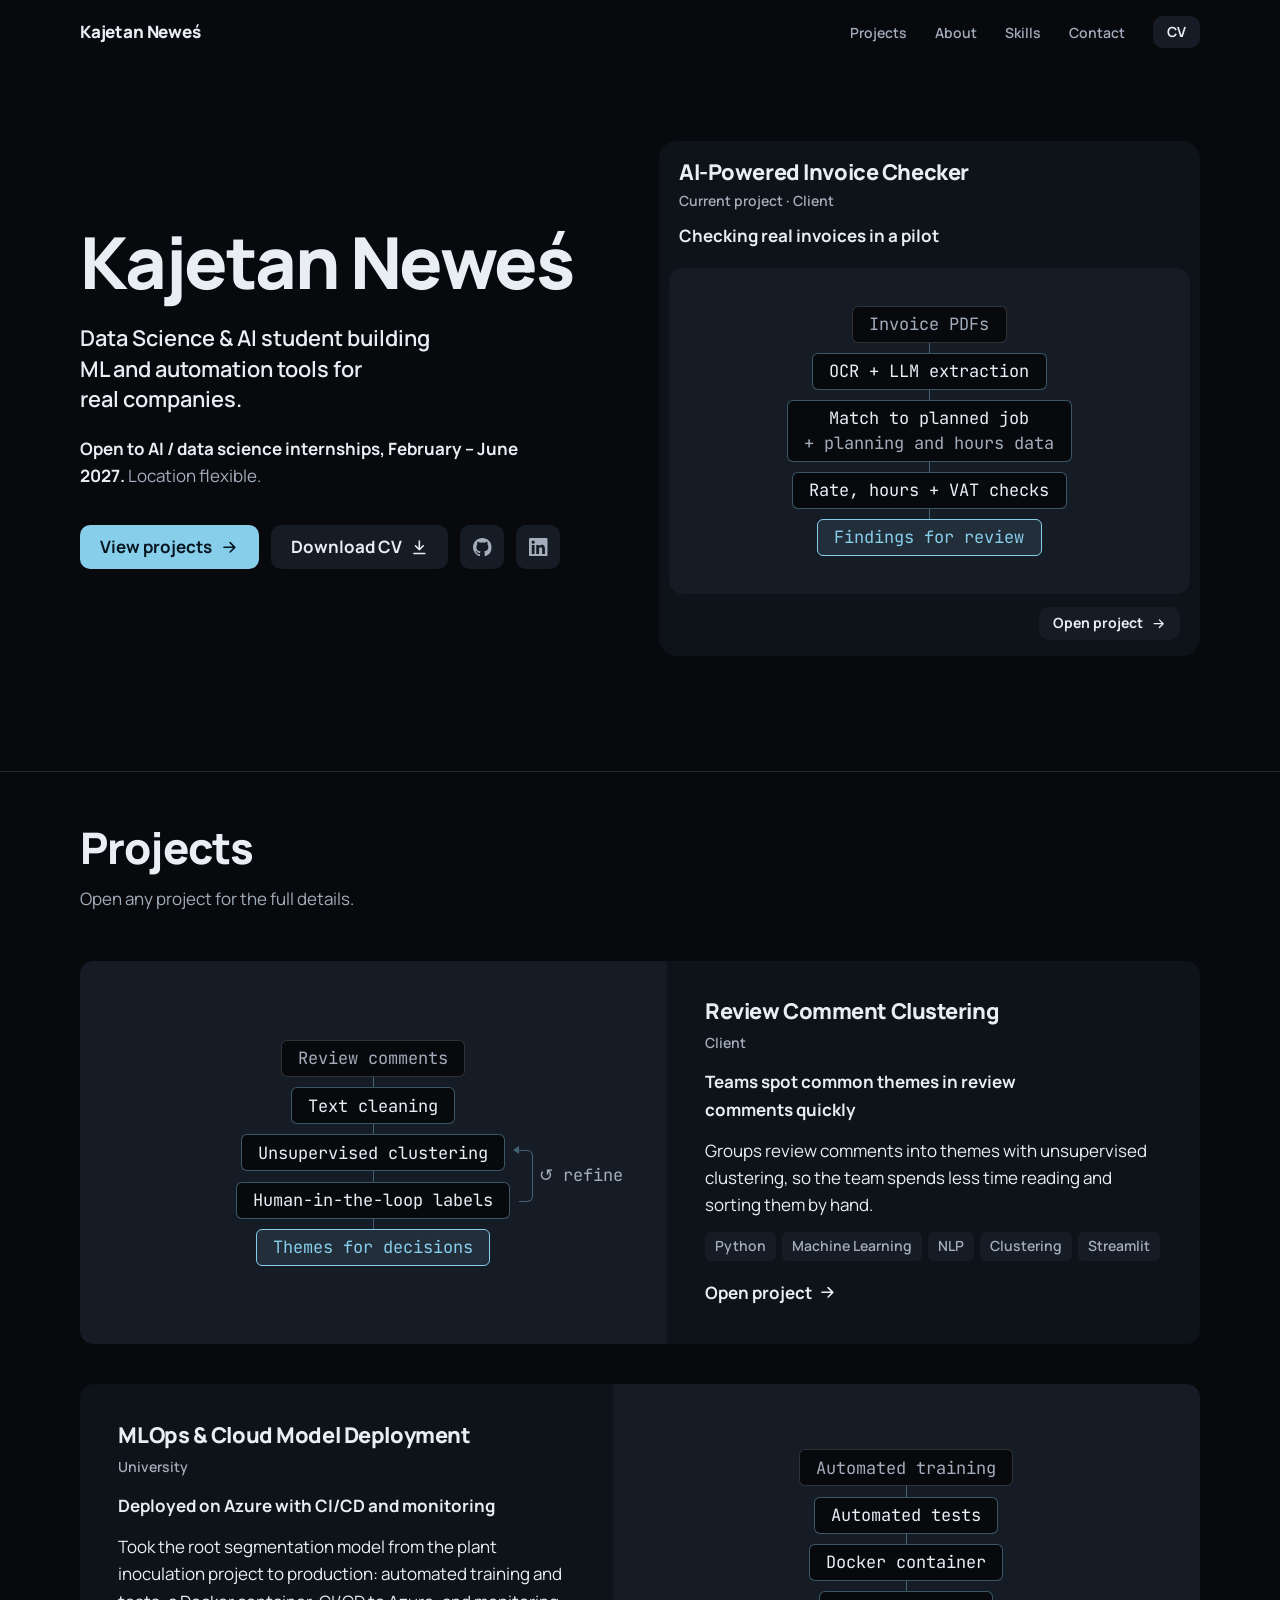
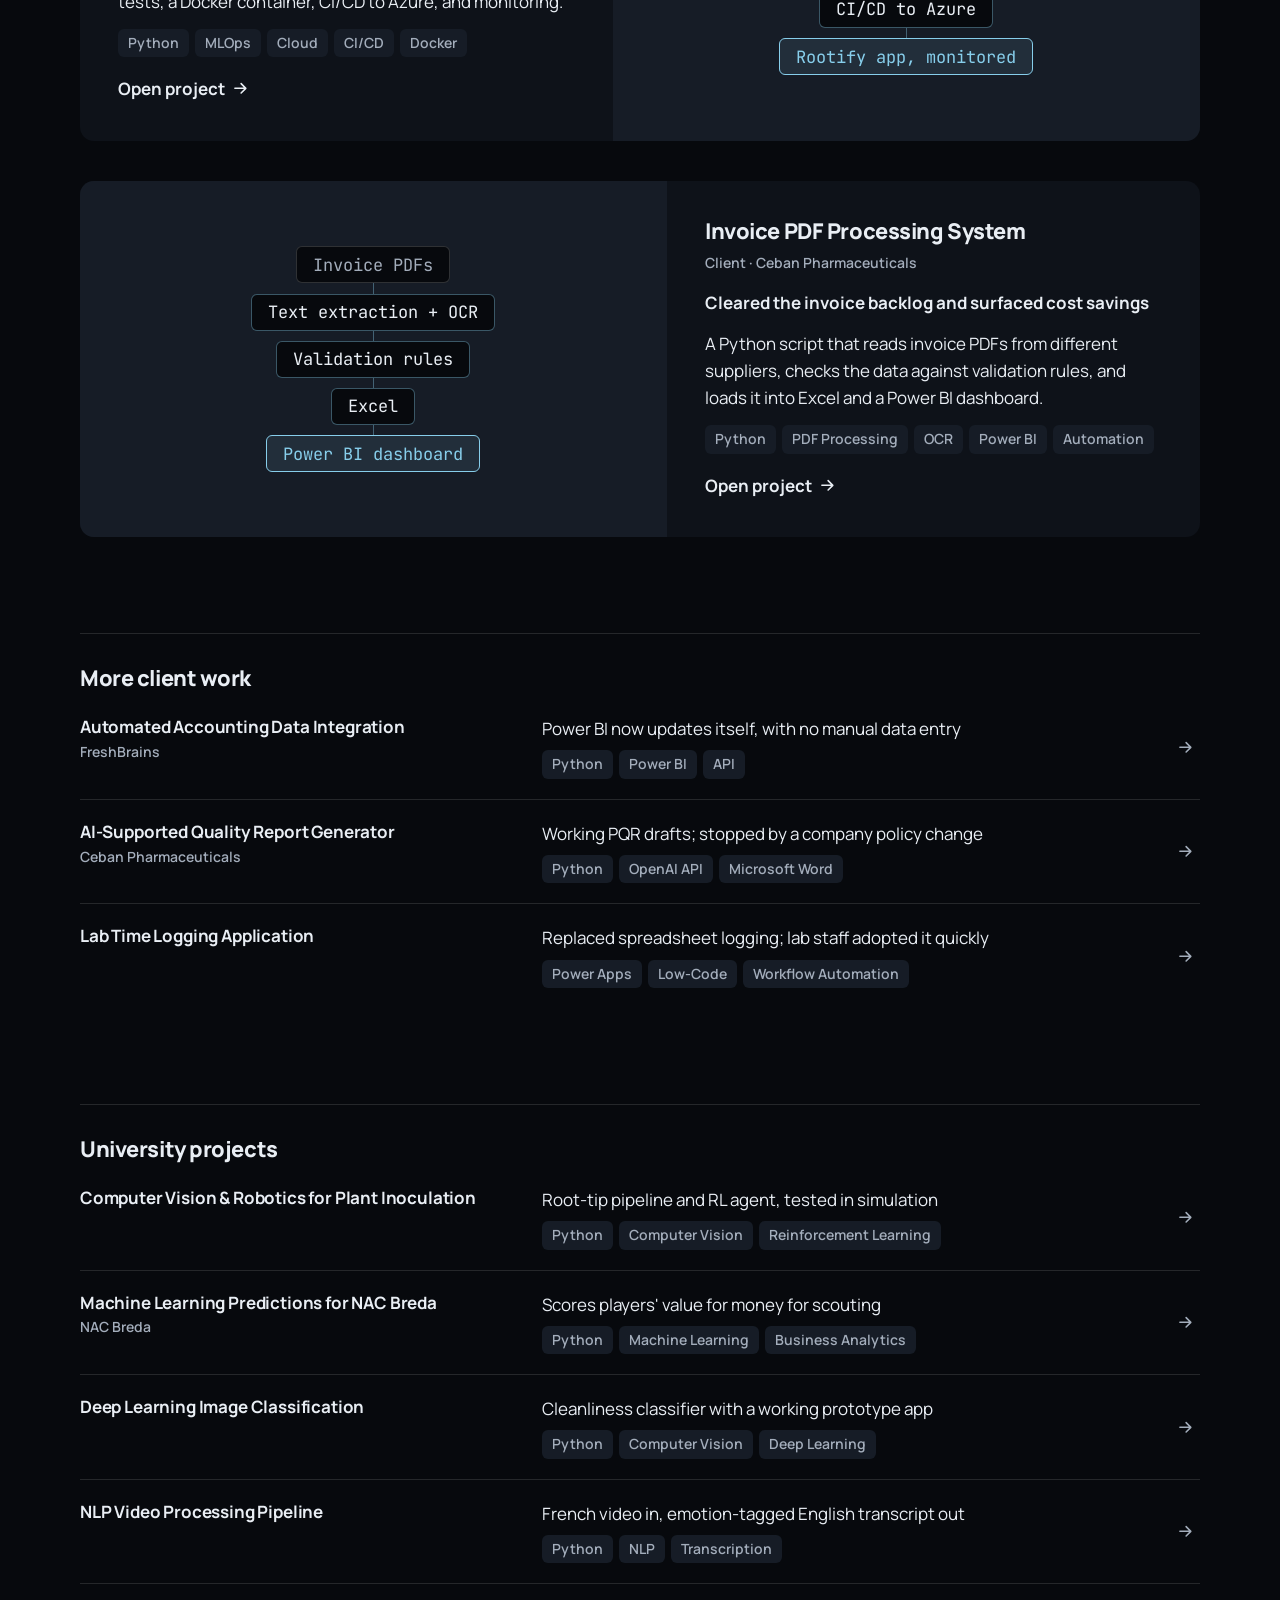
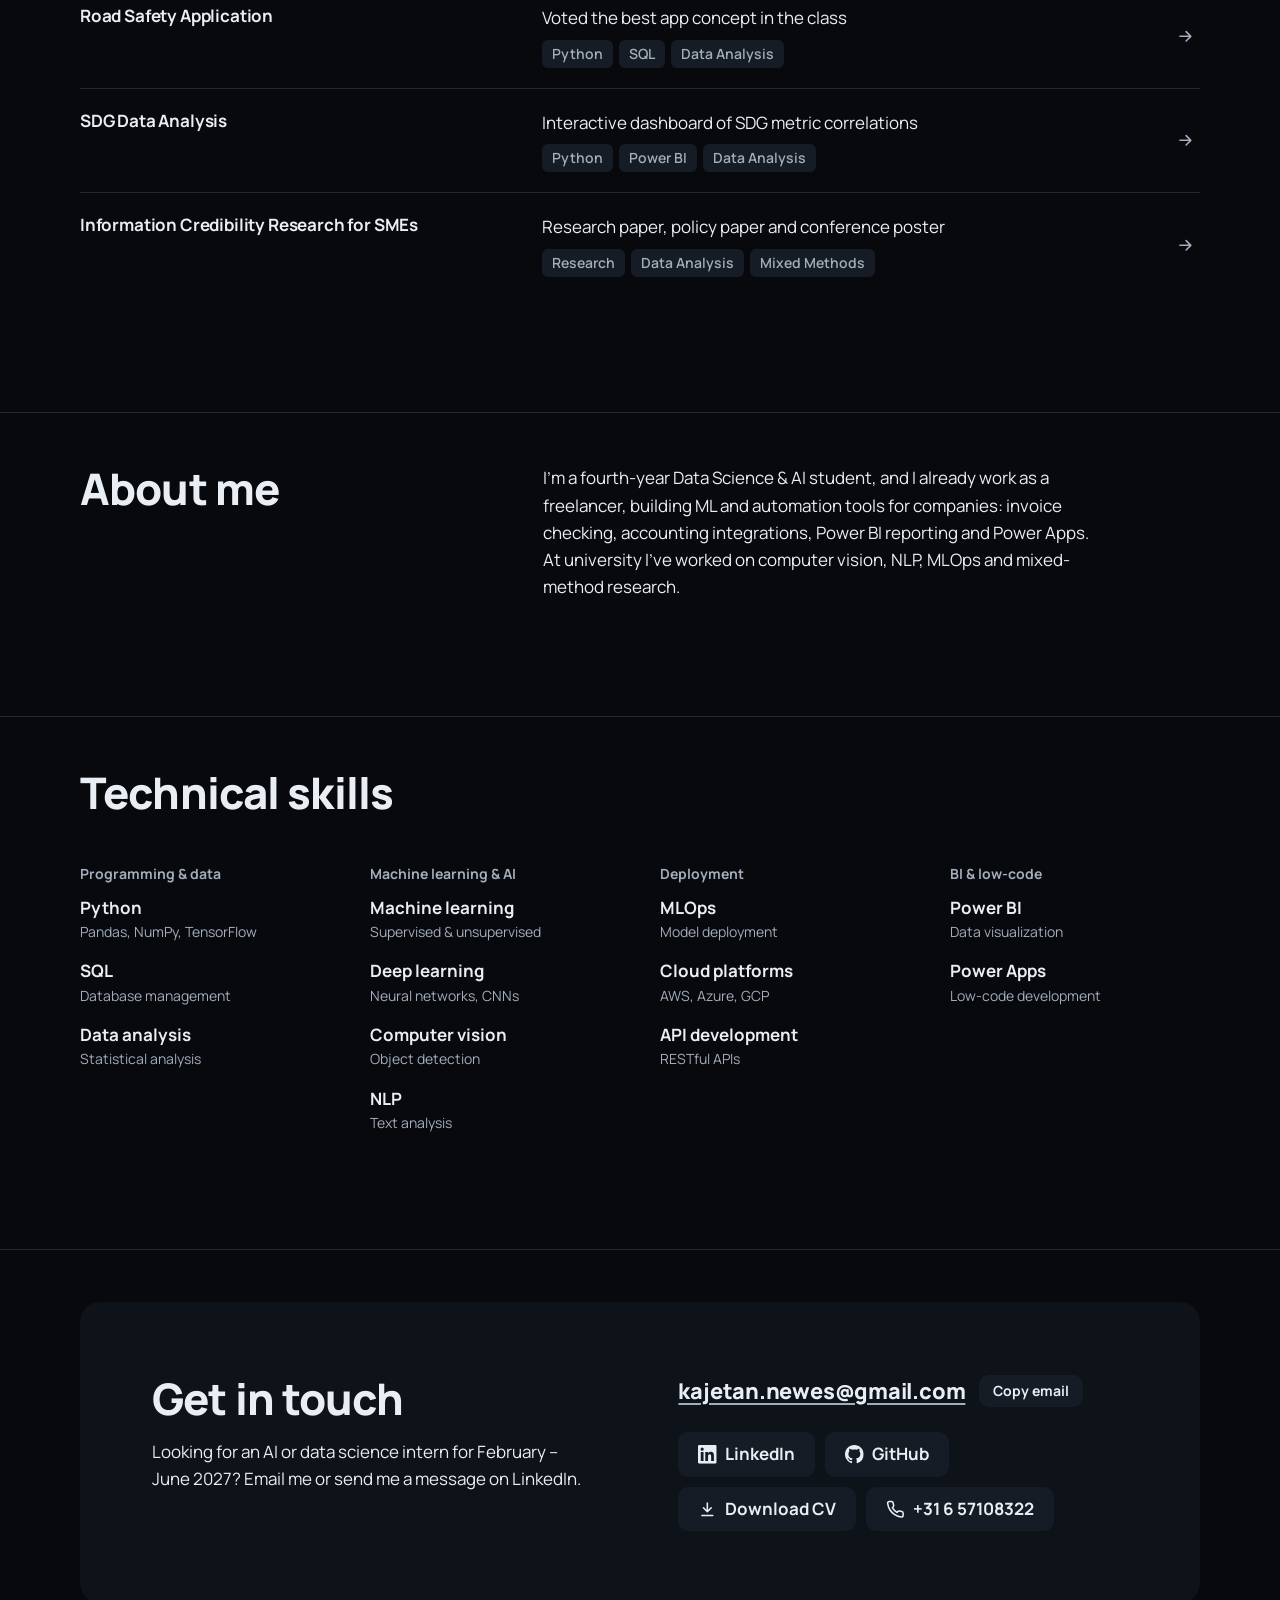
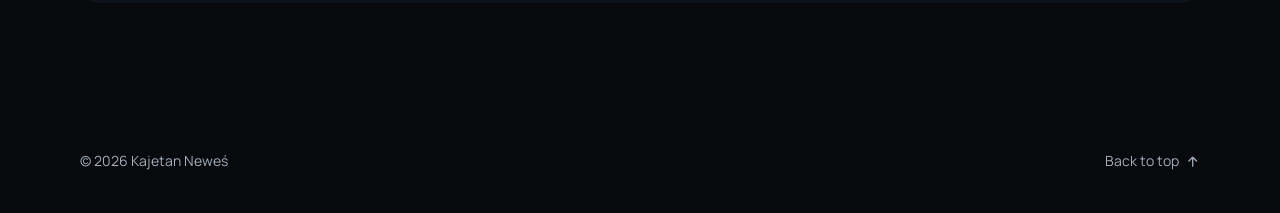
==== index.html @ 02e274a4 "Tighter project copy; grades removed Summary, What I did and Result no longer repeat each other, and" ====
<!DOCTYPE html>
<html lang="en" class="no-js">
<head>
    <meta charset="UTF-8">
    <meta name="viewport" content="width=device-width, initial-scale=1.0">
    <title>Kajetan Neweś – Data Science &amp; AI Portfolio</title>
    <meta name="description" content="Kajetan Neweś: fourth-year Data Science &amp; AI student and freelancer, looking for an AI / data science internship from February to June 2027.">
    <meta name="theme-color" content="#07090d">
    <link rel="icon" type="image/png" sizes="32x32" href="images/favicon-32.png">
    <link rel="apple-touch-icon" href="images/apple-touch-icon.png">
    <link rel="preconnect" href="https://fonts.googleapis.com">
    <link rel="preconnect" href="https://fonts.gstatic.com" crossorigin>
    <link href="https://fonts.googleapis.com/css2?family=JetBrains+Mono:wght@400&family=Manrope:wght@400;600;700;800&display=swap" rel="stylesheet">
    <link rel="stylesheet" href="css/style.css">
    <script>document.documentElement.className = 'js';</script>
    <script src="js/projects.js" defer></script>
    <script src="js/main.js" defer></script>
</head>
<body>
    <!-- Icons, referenced below with <use href="#i-..."> -->
    <svg width="0" height="0" style="position: absolute" aria-hidden="true">
        <symbol id="i-arrow" viewBox="0 0 24 24"><path d="M5 12h14M13 6l6 6-6 6"/></symbol>
        <symbol id="i-download" viewBox="0 0 24 24"><path d="M12 4v11m0 0-5-5m5 5 5-5M5 20h14"/></symbol>
        <symbol id="i-external" viewBox="0 0 24 24"><path d="M14 4h6v6M20 4l-9 9M19 14v5a1 1 0 0 1-1 1H5a1 1 0 0 1-1-1V6a1 1 0 0 1 1-1h5"/></symbol>
        <symbol id="i-phone" viewBox="0 0 24 24"><path d="M22 16.92v3a2 2 0 0 1-2.18 2 19.79 19.79 0 0 1-8.63-3.07 19.5 19.5 0 0 1-6-6 19.79 19.79 0 0 1-3.07-8.67A2 2 0 0 1 4.11 2h3a2 2 0 0 1 2 1.72c.13.96.36 1.9.7 2.81a2 2 0 0 1-.45 2.11L8.09 9.91a16 16 0 0 0 6 6l1.27-1.27a2 2 0 0 1 2.11-.45c.91.34 1.85.57 2.81.7A2 2 0 0 1 22 16.92z"/></symbol>
        <symbol id="i-menu" viewBox="0 0 24 24"><path d="M4 7h16M4 12h16M4 17h16"/></symbol>
        <symbol id="i-close" viewBox="0 0 24 24"><path d="M6 6l12 12M18 6 6 18"/></symbol>
        <symbol id="i-github" viewBox="0 0 16 16"><path fill="currentColor" stroke="none" d="M8 0C3.58 0 0 3.58 0 8c0 3.54 2.29 6.53 5.47 7.59.4.07.55-.17.55-.38 0-.19-.01-.82-.01-1.49-2.01.37-2.53-.49-2.69-.94-.09-.23-.48-.94-.82-1.13-.28-.15-.68-.52-.01-.53.63-.01 1.08.58 1.23.82.72 1.21 1.87.87 2.33.66.07-.52.28-.87.51-1.07-1.78-.2-3.64-.89-3.64-3.95 0-.87.31-1.59.82-2.15-.08-.2-.36-1.02.08-2.12 0 0 .67-.21 2.2.82.64-.18 1.32-.27 2-.27.68 0 1.36.09 2 .27 1.53-1.04 2.2-.82 2.2-.82.44 1.1.16 1.92.08 2.12.51.56.82 1.27.82 2.15 0 3.07-1.87 3.75-3.65 3.95.29.25.54.73.54 1.48 0 1.07-.01 1.93-.01 2.2 0 .21.15.46.55.38A8.013 8.013 0 0 0 16 8c0-4.42-3.58-8-8-8z"/></symbol>
        <symbol id="i-linkedin" viewBox="0 0 24 24"><path fill="currentColor" stroke="none" d="M20.45 20.45h-3.56v-5.57c0-1.33-.02-3.04-1.85-3.04-1.85 0-2.14 1.45-2.14 2.94v5.67H9.35V9h3.41v1.56h.05c.48-.9 1.64-1.85 3.37-1.85 3.6 0 4.27 2.37 4.27 5.46v6.28zM5.34 7.43a2.06 2.06 0 1 1 0-4.13 2.06 2.06 0 0 1 0 4.13zM7.12 20.45H3.56V9h3.56v11.45zM22.22 0H1.77C.79 0 0 .77 0 1.73v20.54C0 23.23.79 24 1.77 24h20.45c.98 0 1.78-.77 1.78-1.73V1.73C24 .77 23.2 0 22.22 0z"/></symbol>
    </svg>

    <a class="skip-link" href="#main">Skip to content</a>

    <header class="site-header">
        <nav class="nav container" aria-label="Main">
            <a href="#top" class="brand">Kajetan Neweś</a>
            <button type="button" class="nav-toggle" aria-expanded="false" aria-controls="nav-links" aria-label="Open menu">
                <svg class="icon icon-menu" aria-hidden="true"><use href="#i-menu"></use></svg>
                <svg class="icon icon-close" aria-hidden="true"><use href="#i-close"></use></svg>
            </button>
            <ul class="nav-links" id="nav-links">
                <li><a href="#projects">Projects</a></li>
                <li><a href="#about">About</a></li>
                <li><a href="#skills">Skills</a></li>
                <li><a href="#contact">Contact</a></li>
                <li><a href="documents/cv-kajetan-newes.pdf" class="btn btn-sm btn-secondary" target="_blank" rel="noopener">CV</a></li>
            </ul>
        </nav>
    </header>

    <main id="main" tabindex="-1">
        <section class="hero" id="top">
            <div class="container hero-grid">
                <div class="hero-copy">
                    <h1>Kajetan Neweś</h1>
                    <p class="hero-tagline">Data Science &amp; AI student building ML and automation tools for real companies.</p>
                    <p class="hero-facts"><strong>Open to AI / data science internships, February – June 2027.</strong> Location flexible.</p>
                    <div class="hero-actions">
                        <a href="#projects" class="btn btn-primary">View projects <svg class="icon" aria-hidden="true"><use href="#i-arrow"></use></svg></a>
                        <a href="documents/cv-kajetan-newes.pdf" class="btn btn-secondary" download>Download CV <svg class="icon" aria-hidden="true"><use href="#i-download"></use></svg></a>
                        <a href="https://github.com/kajetannewes212231" class="icon-btn" target="_blank" rel="noopener" aria-label="GitHub"><svg class="icon" aria-hidden="true"><use href="#i-github"></use></svg></a>
                        <a href="https://linkedin.com/in/kajetan-newes" class="icon-btn" target="_blank" rel="noopener" aria-label="LinkedIn"><svg class="icon" aria-hidden="true"><use href="#i-linkedin"></use></svg></a>
                    </div>
                </div>

                <!-- js/main.js fills this from the project marked current in js/projects.js -->
                <div class="hero-flow" id="hero-flow">
                    <div class="flow-head">
                        <h2 class="flow-title">AI-Powered Invoice Checker</h2>
                        <p class="meta">Current project · Client</p>
                        <p class="flow-outcome">Checking real invoices in a pilot</p>
                    </div>
                    <div class="media media--diagram flow-stage">
                        <ol class="pipeline" aria-label="How it works">
                            <li><span class="step is-input">Invoice PDFs</span></li>
                            <li><span class="step">OCR + LLM extraction</span></li>
                            <li><span class="step">Match to planned job<span class="step-input">+ planning and hours data</span></span></li>
                            <li><span class="step">Rate, hours + VAT checks</span></li>
                            <li><span class="step is-result">Findings for review</span></li>
                        </ol>
                    </div>
                </div>
            </div>
        </section>

        <section class="section" id="projects">
            <div class="container">
                <header class="section-head">
                    <h2>Projects</h2>
                    <p>Open any project for the full details.</p>
                </header>

                <!-- Cards and lists are generated from js/projects.js -->
                <div class="featured" id="featured-projects"></div>

                <div class="project-group">
                    <h3>More client work</h3>
                    <ul class="project-list" id="client-projects"></ul>
                </div>
                <div class="project-group">
                    <h3>University projects</h3>
                    <ul class="project-list" id="university-projects"></ul>
                </div>

                <noscript>
                    <p>The project list needs JavaScript. My <a href="documents/cv-kajetan-newes.pdf">CV</a> has an overview as well.</p>
                </noscript>
            </div>
        </section>

        <section class="section" id="about">
            <div class="container about-grid">
                <h2>About me</h2>
                <div class="about-text">
                    <p>I'm a fourth-year Data Science &amp; AI student, and I already work as a freelancer, building ML and automation tools for companies: invoice checking, accounting integrations, Power BI reporting and Power Apps. At university I've worked on computer vision, NLP, MLOps and mixed-method research.</p>
                </div>
            </div>
        </section>

        <section class="section" id="skills">
            <div class="container">
                <header class="section-head">
                    <h2>Technical skills</h2>
                </header>

                <div class="skills-grid">
                    <div class="skill-group">
                        <h3>Programming &amp; data</h3>
                        <ul>
                            <li><span class="skill-name">Python</span><span class="skill-detail">Pandas, NumPy, TensorFlow</span></li>
                            <li><span class="skill-name">SQL</span><span class="skill-detail">Database management</span></li>
                            <li><span class="skill-name">Data analysis</span><span class="skill-detail">Statistical analysis</span></li>
                        </ul>
                    </div>
                    <div class="skill-group">
                        <h3>Machine learning &amp; AI</h3>
                        <ul>
                            <li><span class="skill-name">Machine learning</span><span class="skill-detail">Supervised &amp; unsupervised</span></li>
                            <li><span class="skill-name">Deep learning</span><span class="skill-detail">Neural networks, CNNs</span></li>
                            <li><span class="skill-name">Computer vision</span><span class="skill-detail">Object detection</span></li>
                            <li><span class="skill-name">NLP</span><span class="skill-detail">Text analysis</span></li>
                        </ul>
                    </div>
                    <div class="skill-group">
                        <h3>Deployment</h3>
                        <ul>
                            <li><span class="skill-name">MLOps</span><span class="skill-detail">Model deployment</span></li>
                            <li><span class="skill-name">Cloud platforms</span><span class="skill-detail">AWS, Azure, GCP</span></li>
                            <li><span class="skill-name">API development</span><span class="skill-detail">RESTful APIs</span></li>
                        </ul>
                    </div>
                    <div class="skill-group">
                        <h3>BI &amp; low-code</h3>
                        <ul>
                            <li><span class="skill-name">Power BI</span><span class="skill-detail">Data visualization</span></li>
                            <li><span class="skill-name">Power Apps</span><span class="skill-detail">Low-code development</span></li>
                        </ul>
                    </div>
                </div>
            </div>
        </section>

        <section class="section" id="contact">
            <div class="container">
                <div class="contact-card">
                    <div class="contact-intro">
                        <h2>Get in touch</h2>
                        <p>Looking for an AI or data science intern for February – June 2027? Email me or send me a message on LinkedIn.</p>
                    </div>
                    <div class="contact-actions">
                        <div class="contact-email-row">
                            <a href="mailto:kajetan.newes@gmail.com" class="contact-email">kajetan.newes@gmail.com</a>
                            <!-- Shown by js/main.js where the browser can copy -->
                            <button type="button" class="btn btn-sm btn-secondary" data-copy="kajetan.newes@gmail.com" hidden>Copy email</button>
                            <span class="sr-only" role="status" data-copy-status></span>
                        </div>
                        <div class="contact-links">
                            <a href="https://linkedin.com/in/kajetan-newes" class="btn btn-secondary" target="_blank" rel="noopener"><svg class="icon" aria-hidden="true"><use href="#i-linkedin"></use></svg>LinkedIn</a>
                            <a href="https://github.com/kajetannewes212231" class="btn btn-secondary" target="_blank" rel="noopener"><svg class="icon" aria-hidden="true"><use href="#i-github"></use></svg>GitHub</a>
                            <a href="documents/cv-kajetan-newes.pdf" class="btn btn-secondary" download><svg class="icon" aria-hidden="true"><use href="#i-download"></use></svg>Download CV</a>
                            <a href="tel:+31657108322" class="btn btn-secondary"><svg class="icon" aria-hidden="true"><use href="#i-phone"></use></svg>+31 6 57108322</a>
                        </div>
                    </div>
                </div>
            </div>
        </section>
    </main>

    <footer class="site-footer">
        <div class="container">
            <p>&copy; 2026 Kajetan Neweś</p>
            <a href="#top">Back to top <svg class="icon icon-up" aria-hidden="true"><use href="#i-arrow"></use></svg></a>
        </div>
    </footer>

    <dialog class="project-dialog" id="project-dialog" aria-labelledby="dialog-title">
        <div class="dialog-close-wrap">
            <button type="button" class="dialog-close" data-close aria-label="Close project details">
                <svg class="icon" aria-hidden="true"><use href="#i-close"></use></svg>
            </button>
        </div>
        <div class="dialog-body">
            <h2 id="dialog-title" data-slot="title"></h2>
            <p class="meta" data-slot="meta"></p>
            <p class="dialog-outcome" data-slot="outcome"></p>
            <div data-slot="media"></div>
            <p class="dialog-lead" data-slot="summary"></p>
            <section class="dialog-section" data-section="results">
                <h3>Result</h3>
                <p data-slot="results"></p>
            </section>
            <section class="dialog-section" data-section="details">
                <h3>What I did</h3>
                <p data-slot="details"></p>
            </section>
            <section class="dialog-section" data-section="challenges">
                <h3>Challenges</h3>
                <ul class="bullets" data-slot="challenges"></ul>
            </section>
            <section class="dialog-section">
                <h3>Tech</h3>
                <div data-slot="tags"></div>
            </section>
            <div class="dialog-links" data-slot="links"></div>
        </div>
        <div class="dialog-foot">
            <button type="button" class="btn btn-secondary" data-close>Close</button>
            <button type="button" class="btn btn-secondary" data-next><span class="next-word">Next project</span><span class="next-name" data-slot="next-name"></span> <svg class="icon" aria-hidden="true"><use href="#i-arrow"></use></svg></button>
        </div>
    </dialog>
</body>
</html>
---- css/style.css ----
/* ---- Tokens ------------------------------------------------------------- */

:root {
    color-scheme: dark;

    /* Surfaces are separated by tone steps, not lines or shadows */
    --bg: #07090d;
    --surface: #0e1219;
    --surface-hover: #121822;
    --surface-2: #161c26;
    --surface-3: #1e2531;
    --surface-4: #28303d;

    --text: #e9eef4;
    --text-muted: #a3adbb;

    /* Sky blue is kept for the main action and each pipeline's result step */
    --accent: #87ceeb;
    --accent-hover: #a9ddf3;
    --accent-ink: #061520;
    --accent-soft: rgba(135, 206, 235, 0.1);
    --accent-line: rgba(135, 206, 235, 0.4);

    /* Dividers between sections, project groups and list rows */
    --line: rgba(255, 255, 255, 0.12);
    --line-strong: rgba(255, 255, 255, 0.16);
    --scrim: rgba(2, 4, 8, 0.8);
    --selection: rgba(135, 206, 235, 0.3);
    --shadow-float: 0 30px 80px rgba(0, 0, 0, 0.6);

    --font-sans: 'Manrope', system-ui, -apple-system, 'Segoe UI', sans-serif;
    /* Only for the pipeline diagrams, which show data flowing through steps */
    --font-mono: 'JetBrains Mono', ui-monospace, SFMono-Regular, Menlo, monospace;

    /* Five type sizes: display, heading, lead, body, small */
    --fs-display: clamp(44px, 5.6vw, 80px);
    --fs-heading: clamp(30px, 3.4vw, 48px);
    --fs-lead: clamp(20px, 1.7vw, 24px);
    --fs-body: 17px;
    --fs-small: 14px;

    --radius: 14px;
    --container: 1120px;
    --gutter: clamp(16px, 4vw, 32px);
    /* More room above a divider than below it, so each section starts clearly */
    --section-space: clamp(72px, 9vw, 120px);
    --section-head-space: clamp(36px, 4vw, 56px);
    --header-h: 64px;
    --ease: cubic-bezier(0.2, 0.7, 0.2, 1);
}

/* ---- Base --------------------------------------------------------------- */

*, *::before, *::after {
    box-sizing: border-box;
}

* {
    margin: 0;
}

[hidden] {
    display: none !important;
}

html {
    scroll-behavior: smooth;
    scroll-padding-top: calc(var(--header-h) + 16px);
    scrollbar-color: var(--surface-3) var(--bg);
    accent-color: var(--accent);
    caret-color: var(--accent);
    -webkit-text-size-adjust: 100%;
}

html:has(dialog[open]) {
    overflow: hidden;
}

body {
    font-family: var(--font-sans);
    font-size: var(--fs-body);
    line-height: 1.6;
    background: var(--bg);
    color: var(--text);
    -webkit-font-smoothing: antialiased;
    -moz-osx-font-smoothing: grayscale;
}

img, svg {
    display: block;
    max-width: 100%;
}

a {
    color: inherit;
    text-underline-offset: 0.2em;
}

button {
    font: inherit;
    color: inherit;
}

h1, h2, h3, h4 {
    font-weight: 800;
    line-height: 1.15;
    letter-spacing: -0.02em;
    text-wrap: balance;
}

p {
    text-wrap: pretty;
}

:focus-visible {
    outline: 2px solid var(--accent);
    outline-offset: 3px;
    border-radius: 4px;
}

::selection {
    background: var(--selection);
}

.sr-only {
    position: absolute;
    width: 1px;
    height: 1px;
    overflow: hidden;
    clip-path: inset(50%);
    white-space: nowrap;
}

.skip-link {
    position: absolute;
    top: 8px;
    left: 8px;
    z-index: 100;
    padding: 10px 16px;
    border-radius: 10px;
    background: var(--accent);
    color: var(--accent-ink);
    font-weight: 700;
    text-decoration: none;
    translate: 0 -200%;
}

.skip-link:focus-visible {
    translate: none;
}

main:focus {
    outline: none;
}

.container {
    width: min(100% - 2 * var(--gutter), var(--container));
    margin-inline: auto;
}

.icon {
    width: 1.1em;
    height: 1.1em;
    flex: none;
    fill: none;
    stroke: currentColor;
    stroke-width: 2;
    stroke-linecap: round;
    stroke-linejoin: round;
}

.meta {
    color: var(--text-muted);
    font-size: var(--fs-small);
    font-weight: 600;
}

/* ---- Buttons ------------------------------------------------------------ */

.btn {
    display: inline-flex;
    align-items: center;
    gap: 8px;
    padding: 12px 20px;
    border: 0;
    border-radius: 10px;
    font-size: var(--fs-body);
    font-weight: 700;
    line-height: 1.2;
    text-decoration: none;
    white-space: nowrap;
    cursor: pointer;
    transition: background-color 0.15s, color 0.15s, translate 0.15s var(--ease);
}

.btn:hover {
    translate: 0 -1px;
}

.btn:active {
    translate: 0 1px;
}

.btn-primary {
    background: var(--accent);
    color: var(--accent-ink);
}

.btn-primary:hover {
    background: var(--accent-hover);
}

.btn-secondary {
    background: var(--surface-2);
    color: var(--text);
}

.btn-secondary:hover {
    background: var(--surface-3);
}

.btn-sm {
    padding: 8px 14px;
    font-size: var(--fs-small);
}

.icon-btn {
    display: inline-grid;
    place-items: center;
    width: 44px;
    height: 44px;
    border-radius: 10px;
    background: var(--surface-2);
    color: var(--text-muted);
    transition: background-color 0.15s, color 0.15s;
}

.icon-btn:hover {
    background: var(--surface-3);
    color: var(--text);
}

/* ---- Header ------------------------------------------------------------- */

.site-header {
    position: sticky;
    top: 0;
    z-index: 50;
    background: var(--bg);
    transition: background-color 0.2s;
}

.site-header.is-scrolled {
    background: var(--surface);
}

.nav {
    display: flex;
    align-items: center;
    justify-content: space-between;
    gap: 24px;
    height: var(--header-h);
}

.brand {
    font-weight: 800;
    letter-spacing: -0.01em;
    text-decoration: none;
}

.nav-links {
    display: flex;
    align-items: center;
    gap: 28px;
    padding: 0;
    list-style: none;
}

.nav-links a:not(.btn) {
    color: var(--text-muted);
    font-size: var(--fs-small);
    font-weight: 600;
    text-decoration: none;
    transition: color 0.15s;
}

.nav-links a:not(.btn):hover,
.nav-links a[aria-current] {
    color: var(--text);
}

.nav-links a[aria-current] {
    text-decoration: underline;
    text-decoration-thickness: 2px;
    text-underline-offset: 0.45em;
}

.nav-toggle {
    display: none;
}

/* ---- Hero --------------------------------------------------------------- */

.hero {
    padding-block: clamp(40px, 6vw, 96px) var(--section-space);
}

.hero-grid {
    display: grid;
    grid-template-columns: minmax(0, 1fr) minmax(0, 1.05fr);
    gap: clamp(32px, 5vw, 72px);
    align-items: center;
}

.hero h1 {
    margin-bottom: 24px;
    font-size: var(--fs-display);
    line-height: 1;
    letter-spacing: -0.035em;
}

.hero-tagline {
    max-width: 26ch;
    margin-bottom: 20px;
    font-size: var(--fs-lead);
    font-weight: 600;
    line-height: 1.4;
}

.hero-facts {
    max-width: 44ch;
    margin-bottom: 36px;
    color: var(--text-muted);
}

.hero-facts strong {
    color: var(--text);
    font-weight: 700;
}

.hero-actions {
    display: flex;
    flex-wrap: wrap;
    align-items: center;
    gap: 12px;
}

/* The current project, shown with its pipeline */
.hero-flow {
    padding: 10px;
    border-radius: calc(var(--radius) + 4px);
    background: var(--surface);
}

/* Title, label and outcome sit above the diagram, so the panel is named before it is read */
.flow-head {
    display: grid;
    gap: 4px;
    padding: 8px 10px 18px;
}

.flow-outcome {
    margin-top: 6px;
    font-weight: 700;
}

.flow-stage {
    border-radius: var(--radius);
}

.flow-foot {
    display: flex;
    flex-wrap: wrap;
    align-items: center;
    justify-content: flex-end;
    gap: 12px 16px;
    padding: 14px 10px 6px;
}

.flow-title {
    font-size: var(--fs-lead);
    line-height: 1.25;
}

/* ---- Sections ----------------------------------------------------------- */

.section {
    padding-block: var(--section-head-space) var(--section-space);
    border-top: 1px solid var(--line);
}

.section h2 {
    font-size: var(--fs-heading);
}

.section-head {
    margin-bottom: clamp(32px, 4vw, 48px);
}

.section-head p {
    margin-top: 12px;
    color: var(--text-muted);
}

.data-error {
    color: var(--text-muted);
}

.about-grid {
    display: grid;
    grid-template-columns: minmax(0, 1fr) minmax(0, 1.7fr);
    gap: clamp(20px, 6vw, 80px);
    align-items: start;
}

.about-text {
    max-width: 58ch;
}

/* ---- Featured project cards --------------------------------------------- */

.featured {
    display: grid;
    gap: clamp(28px, 3.5vw, 40px);
}

.feature-card {
    position: relative;
    display: grid;
    grid-template-columns: minmax(0, 1.1fr) minmax(0, 1fr);
    overflow: hidden;
    border-radius: var(--radius);
    background: var(--surface);
    transition: background-color 0.2s;
}

.feature-card:hover {
    background: var(--surface-hover);
    outline: 1px solid var(--line-strong);
    outline-offset: -1px;
}

.feature-card:has(.card-link:focus-visible),
.project-row:has(.card-link:focus-visible) {
    outline: 2px solid var(--accent);
    outline-offset: 3px;
}

/* The title button covers the whole card or row, so it is one big click target */
.card-link {
    all: unset;
    cursor: pointer;
}

.card-link::after {
    content: '';
    position: absolute;
    inset: 0;
    z-index: 1;
}

.feature-card .media {
    aspect-ratio: auto;
    min-height: 320px;
}

.feature-card:nth-child(even) {
    grid-template-columns: minmax(0, 1fr) minmax(0, 1.1fr);
}

.feature-card:nth-child(even) .media {
    order: 2;
}

.card-body {
    display: flex;
    flex-direction: column;
    justify-content: center;
    gap: 14px;
    padding: clamp(24px, 3vw, 40px);
}

.card-body h3 {
    font-size: var(--fs-lead);
}

.card-body .meta {
    margin-top: -6px;
}

.outcome {
    font-weight: 700;
}

.read-more {
    display: inline-flex;
    align-items: center;
    gap: 6px;
    margin-top: 4px;
    font-weight: 700;
}

.read-more .icon {
    transition: translate 0.2s var(--ease);
}

.feature-card:hover .read-more .icon {
    translate: 3px 0;
}

.tags {
    display: flex;
    flex-wrap: wrap;
    gap: 6px;
    padding: 0;
    list-style: none;
}

.tags li {
    padding: 3px 10px;
    border-radius: 6px;
    background: var(--surface-2);
    color: var(--text-muted);
    font-size: var(--fs-small);
    font-weight: 600;
}

/* ---- Project lists ------------------------------------------------------ */

.project-group {
    margin-top: clamp(64px, 8vw, 96px);
    padding-top: clamp(24px, 3vw, 32px);
    border-top: 1px solid var(--line);
}

.project-group h3 {
    margin-bottom: 4px;
    font-size: var(--fs-lead);
}

.project-list {
    padding: 0;
    list-style: none;
}

.project-row {
    position: relative;
    display: grid;
    grid-template-columns: minmax(0, 5fr) minmax(0, 7fr) 24px;
    gap: 4px 32px;
    align-items: start;
    padding: 20px 0;
    border-bottom: 1px solid var(--line);
}

.project-row:last-child {
    border-bottom: 0;
}

.project-row:hover h4 {
    text-decoration: underline;
    text-decoration-color: var(--text-muted);
    text-underline-offset: 0.2em;
}

.project-row h4 {
    font-size: var(--fs-body);
    font-weight: 700;
    line-height: 1.4;
    letter-spacing: -0.01em;
}

.project-row .meta {
    margin-top: 2px;
}

.row-detail {
    display: grid;
    gap: 8px;
}

.row-arrow {
    align-self: center;
    color: var(--text-muted);
    transition: translate 0.2s var(--ease), color 0.15s;
}

.project-row:hover .row-arrow {
    translate: 3px 0;
    color: var(--text);
}

/* Only shown on phones, where a long list starts with its first four rows */
.list-more {
    display: none;
}

/* ---- Project diagrams --------------------------------------------------- */

.media {
    position: relative;
    aspect-ratio: 16 / 10;
    overflow: hidden;
    background: var(--surface-2);
}

/* The diagram sits in normal flow, so a narrow frame grows to fit its steps instead of cropping them */
.media--diagram {
    display: grid;
    place-items: center;
    padding: 20px 16px;
    overflow: visible;
    container-type: inline-size;
}

.pipeline {
    display: flex;
    flex-direction: column;
    align-items: center;
    justify-content: center;
    gap: 0.6em;
    padding: 0;
    list-style: none;
    font-family: var(--font-mono);
    font-size: var(--fs-small);
}

.pipeline li {
    position: relative;
    display: flex;
    flex-direction: column;
    align-items: center;
}

.step {
    display: flex;
    flex-direction: column;
    align-items: center;
    max-width: 100%;
    padding: 0.38em 0.95em;
    border: 1px solid var(--accent-line);
    border-radius: 6px;
    background: var(--bg);
    line-height: 1.3;
    text-align: center;
    text-wrap: balance;
}

/* A second input joining at this step */
.step-input {
    margin-top: 0.15em;
    color: var(--text-muted);
}

.pipeline li + li::before {
    content: '';
    position: absolute;
    bottom: 100%;
    left: 50%;
    width: 1px;
    height: 0.6em;
    background: var(--accent-line);
}

.step.is-input {
    border-color: var(--line-strong);
    color: var(--text-muted);
}

.step.is-result {
    border-color: var(--accent);
    background: var(--accent-soft);
    color: var(--accent);
}

/* Steps that repeat: a bracket on the right returns to the first of them */
.loop-steps {
    display: flex;
    flex-direction: column;
    align-items: center;
    gap: 0.6em;
    padding: 0;
    list-style: none;
}

.loop::after {
    content: '';
    position: absolute;
    top: 0.95em;
    bottom: 0.95em;
    left: calc(100% + 0.5em);
    width: 0.8em;
    border: 1px solid var(--accent-line);
    border-left: 0;
    border-radius: 0 6px 6px 0;
}

.loop-arrow {
    position: absolute;
    top: calc(0.95em - 4px);
    left: calc(100% + 0.5em - 6px);
    width: 0;
    height: 0;
    border-top: 4px solid transparent;
    border-bottom: 4px solid transparent;
    border-right: 6px solid var(--accent-line);
}

.loop-label {
    position: absolute;
    top: 50%;
    left: calc(100% + 1.7em);
    translate: 0 -50%;
    color: var(--text-muted);
    white-space: nowrap;
}

@container (max-width: 440px) {
    .loop-label {
        display: none;
    }
}

/* The one authored motion: steps light up in order, like data passing through */
.flow-ready .pipeline:not(.is-flowing) .step,
.flow-ready .pipeline:not(.is-flowing) li::before,
.flow-ready .pipeline:not(.is-flowing) .loop::after,
.flow-ready .pipeline:not(.is-flowing) .loop-arrow,
.flow-ready .pipeline:not(.is-flowing) .loop-label {
    opacity: 0;
}

.flow-ready .pipeline.is-flowing .step {
    animation: step-in 0.5s var(--ease) backwards;
    animation-delay: calc(var(--step, 0) * 110ms);
}

.flow-ready .pipeline.is-flowing li::before {
    animation: fade-in 0.3s ease backwards;
    animation-delay: calc(var(--step, 0) * 110ms);
}

.flow-ready .pipeline.is-flowing .loop::after,
.flow-ready .pipeline.is-flowing .loop-arrow,
.flow-ready .pipeline.is-flowing .loop-label {
    animation: fade-in 0.4s ease backwards;
    animation-delay: calc(var(--step-end, 0) * 110ms + 250ms);
}

@keyframes fade-in {
    from {
        opacity: 0;
    }
}

@keyframes step-in {
    from {
        opacity: 0;
        transform: translateY(-6px);
    }
}

/* ---- Skills ------------------------------------------------------------- */

.skills-grid {
    display: grid;
    grid-template-columns: repeat(4, minmax(0, 1fr));
    gap: 36px 40px;
}

.skill-group h3 {
    margin-bottom: 12px;
    color: var(--text-muted);
    font-size: var(--fs-small);
    font-weight: 700;
    letter-spacing: 0;
}

.skill-group ul {
    display: grid;
    gap: 14px;
    padding: 0;
    list-style: none;
}

.skill-group li {
    display: flex;
    flex-direction: column;
}

.skill-name {
    font-weight: 700;
}

.skill-detail {
    color: var(--text-muted);
    font-size: var(--fs-small);
}

/* ---- Contact ------------------------------------------------------------ */

.contact-card {
    display: grid;
    grid-template-columns: minmax(0, 1fr) minmax(0, 1fr);
    gap: 32px clamp(32px, 6vw, 80px);
    align-items: start;
    padding: clamp(28px, 6vw, 72px);
    border-radius: calc(var(--radius) + 6px);
    background: var(--surface);
}

.contact-intro p {
    max-width: 44ch;
    margin-top: 14px;
}

.contact-email {
    display: inline-block;
    font-size: var(--fs-lead);
    font-weight: 800;
    letter-spacing: -0.01em;
    text-decoration: underline;
    text-decoration-color: var(--text-muted);
    text-decoration-thickness: 2px;
    overflow-wrap: anywhere;
    transition: color 0.15s, text-decoration-color 0.15s;
}

.contact-email:hover {
    color: var(--accent);
    text-decoration-color: var(--accent);
}

.contact-email-row {
    display: flex;
    flex-wrap: wrap;
    align-items: center;
    gap: 8px 14px;
}

.contact-links {
    display: flex;
    flex-wrap: wrap;
    gap: 10px;
    margin-top: 24px;
}

/* ---- Footer ------------------------------------------------------------- */

.site-footer {
    padding: 32px 0 40px;
    color: var(--text-muted);
    font-size: var(--fs-small);
}

.site-footer .container {
    display: flex;
    flex-wrap: wrap;
    align-items: center;
    justify-content: space-between;
    gap: 16px;
}

.site-footer a {
    display: inline-flex;
    align-items: center;
    gap: 6px;
    text-decoration: none;
}

.icon-up {
    rotate: -90deg;
}

.site-footer a:hover {
    color: var(--text);
}

/* ---- Project dialog ----------------------------------------------------- */

.project-dialog {
    width: min(780px, 100% - 32px);
    max-width: none;
    max-height: calc(100dvh - 48px);
    margin: auto;
    padding: 0;
    overflow-y: auto;
    overscroll-behavior: contain;
    border: 0;
    border-radius: 18px;
    background: var(--surface);
    color: var(--text);
    box-shadow: var(--shadow-float);
}

.project-dialog::backdrop {
    background: var(--scrim);
}

.project-dialog[open] {
    animation: dialog-in 0.22s var(--ease);
}

@keyframes dialog-in {
    from {
        opacity: 0;
        transform: translateY(12px) scale(0.98);
    }
}

/* Zero-height sticky row keeps the close button visible while scrolling */
.dialog-close-wrap {
    position: sticky;
    top: 0;
    z-index: 3;
    display: flex;
    justify-content: flex-end;
    height: 0;
}

.dialog-close {
    display: grid;
    place-items: center;
    width: 44px;
    height: 44px;
    margin: 12px 12px 0 0;
    border: 0;
    border-radius: 50%;
    background: var(--surface-3);
    cursor: pointer;
    font-size: 18px;
    transition: background-color 0.15s;
}

.dialog-close:hover {
    background: var(--surface-4);
}

.dialog-media {
    aspect-ratio: auto;
    margin: 22px 0 24px;
    border-radius: var(--radius);
}

/* The top padding leaves room for the close button beside the title */
.dialog-body {
    padding: 64px clamp(24px, 4vw, 44px) clamp(24px, 4vw, 44px);
}

.dialog-body h2 {
    font-size: clamp(24px, 3vw, 36px);
}

.dialog-body > .meta {
    margin-top: 8px;
}

.dialog-outcome {
    margin-top: 12px;
    font-weight: 700;
}

.dialog-lead,
.dialog-section p,
.dialog-section li {
    max-width: 60ch;
}

.dialog-section {
    margin-top: 28px;
}

.dialog-section h3 {
    margin-bottom: 8px;
    color: var(--text-muted);
    font-size: var(--fs-small);
    font-weight: 700;
    letter-spacing: 0;
}

.bullets {
    padding: 0;
    list-style: none;
}

.bullets li {
    position: relative;
    margin-top: 6px;
    padding-left: 20px;
}

.bullets li::before {
    content: '';
    position: absolute;
    top: 0.68em;
    left: 2px;
    width: 6px;
    height: 6px;
    border-radius: 2px;
    background: var(--text-muted);
}

.next-word {
    display: none;
}

@media (max-width: 760px) {
    .next-word {
        display: inline;
    }
}

.dialog-foot {
    display: flex;
    justify-content: space-between;
    gap: 12px;
    padding: 0 clamp(24px, 4vw, 44px) clamp(24px, 4vw, 44px);
}

.dialog-links {
    display: flex;
    flex-wrap: wrap;
    gap: 12px;
    margin-top: 32px;
}

/* Reduced motion keeps every state change (colours, the open dialog, the pipeline) but nothing moves */
@media (prefers-reduced-motion: reduce) {
    html {
        scroll-behavior: auto;
    }

    .project-dialog[open] {
        animation: none;
    }

    .btn:hover,
    .btn:active,
    .feature-card:hover .read-more .icon,
    .project-row:hover .row-arrow {
        translate: none;
    }
}

/* ---- Responsive --------------------------------------------------------- */

@media (min-width: 701px) {
    .feature-card .pipeline,
    .flow-stage .pipeline {
        font-size: var(--fs-body);
    }
}

@media (max-width: 900px) {
    .skills-grid {
        grid-template-columns: repeat(2, minmax(0, 1fr));
        gap: 32px 24px;
    }
}

@media (max-width: 760px), (pointer: coarse) {
    .btn-sm,
    .brand,
    .contact-email,
    .site-footer a {
        display: inline-flex;
        align-items: center;
        min-height: 44px;
    }
}

@media (max-width: 760px) {
    .hero-grid,
    .contact-card {
        grid-template-columns: minmax(0, 1fr);
    }

    /* Dims the page behind the open menu; tapping it closes the menu */
    .js .site-header[data-open]::after {
        content: '';
        position: fixed;
        inset: var(--header-h) 0 0;
        z-index: -1;
        background: var(--scrim);
    }

    .next-name {
        display: none;
    }

    .dialog-foot {
        position: sticky;
        bottom: 0;
        padding: 12px var(--gutter) calc(12px + env(safe-area-inset-bottom));
        border-top: 1px solid var(--line);
        background: var(--surface);
    }

    .dialog-foot .btn {
        flex: 1;
        justify-content: center;
    }

    .about-grid {
        grid-template-columns: 1fr;
    }

    .project-row {
        grid-template-columns: minmax(0, 1fr) 24px;
        gap: 4px 12px;
    }

    .row-detail {
        grid-column: 1;
    }

    .row-arrow {
        grid-column: 2;
        grid-row: 1 / span 2;
    }

    .js .nav-toggle {
        display: inline-grid;
        place-items: center;
        width: 44px;
        height: 44px;
        border: 0;
        border-radius: 10px;
        background: var(--surface-2);
        cursor: pointer;
        font-size: 20px;
    }

    .nav-toggle .icon-close,
    .site-header[data-open] .nav-toggle .icon-menu {
        display: none;
    }

    .site-header[data-open] .nav-toggle .icon-close {
        display: block;
    }

    .js .nav-links {
        position: absolute;
        top: var(--header-h);
        left: 0;
        right: 0;
        display: none;
        flex-direction: column;
        align-items: stretch;
        gap: 0;
        padding: 4px var(--gutter) 20px;
        background: var(--surface);
    }

    .js .site-header[data-open] .nav-links {
        display: flex;
    }

    .js .nav-links a:not(.btn) {
        display: block;
        padding: 14px 0;
        font-size: var(--fs-body);
    }

    .js .nav-links .btn {
        justify-content: center;
        width: 100%;
        margin-top: 12px;
        padding-block: 12px;
    }

    /* Without JavaScript the links simply wrap under the name */
    .no-js .nav {
        flex-wrap: wrap;
        height: auto;
        padding-block: 12px;
    }

    .no-js .nav-links {
        flex-wrap: wrap;
        gap: 12px 20px;
    }

    .project-dialog {
        width: calc(100% - 20px);
        max-height: calc(100dvh - 20px);
        border-radius: 14px;
    }

    /* No X on phones, so the title can start near the top */
    .dialog-body {
        padding-top: 28px;
    }

    /* The bottom bar has Close, so the X would only cover the picture and the text */
    .dialog-close-wrap {
        display: none;
    }
}

@media (max-width: 700px) {
    .feature-card,
    .feature-card:nth-child(even) {
        grid-template-columns: minmax(0, 1fr);
    }

    .feature-card:nth-child(even) .media {
        order: 0;
    }

    .feature-card .media {
        aspect-ratio: 16 / 10;
        min-height: auto;
    }

    /* A shorter page on phones: the popup still has the summary and every tag */
    .card-summary,
    .project-row .tags,
    .project-list:not([data-expanded]) > [data-extra] {
        display: none;
    }

    .list-more {
        display: flex;
        justify-content: center;
        width: 100%;
        margin-top: 16px;
    }
}
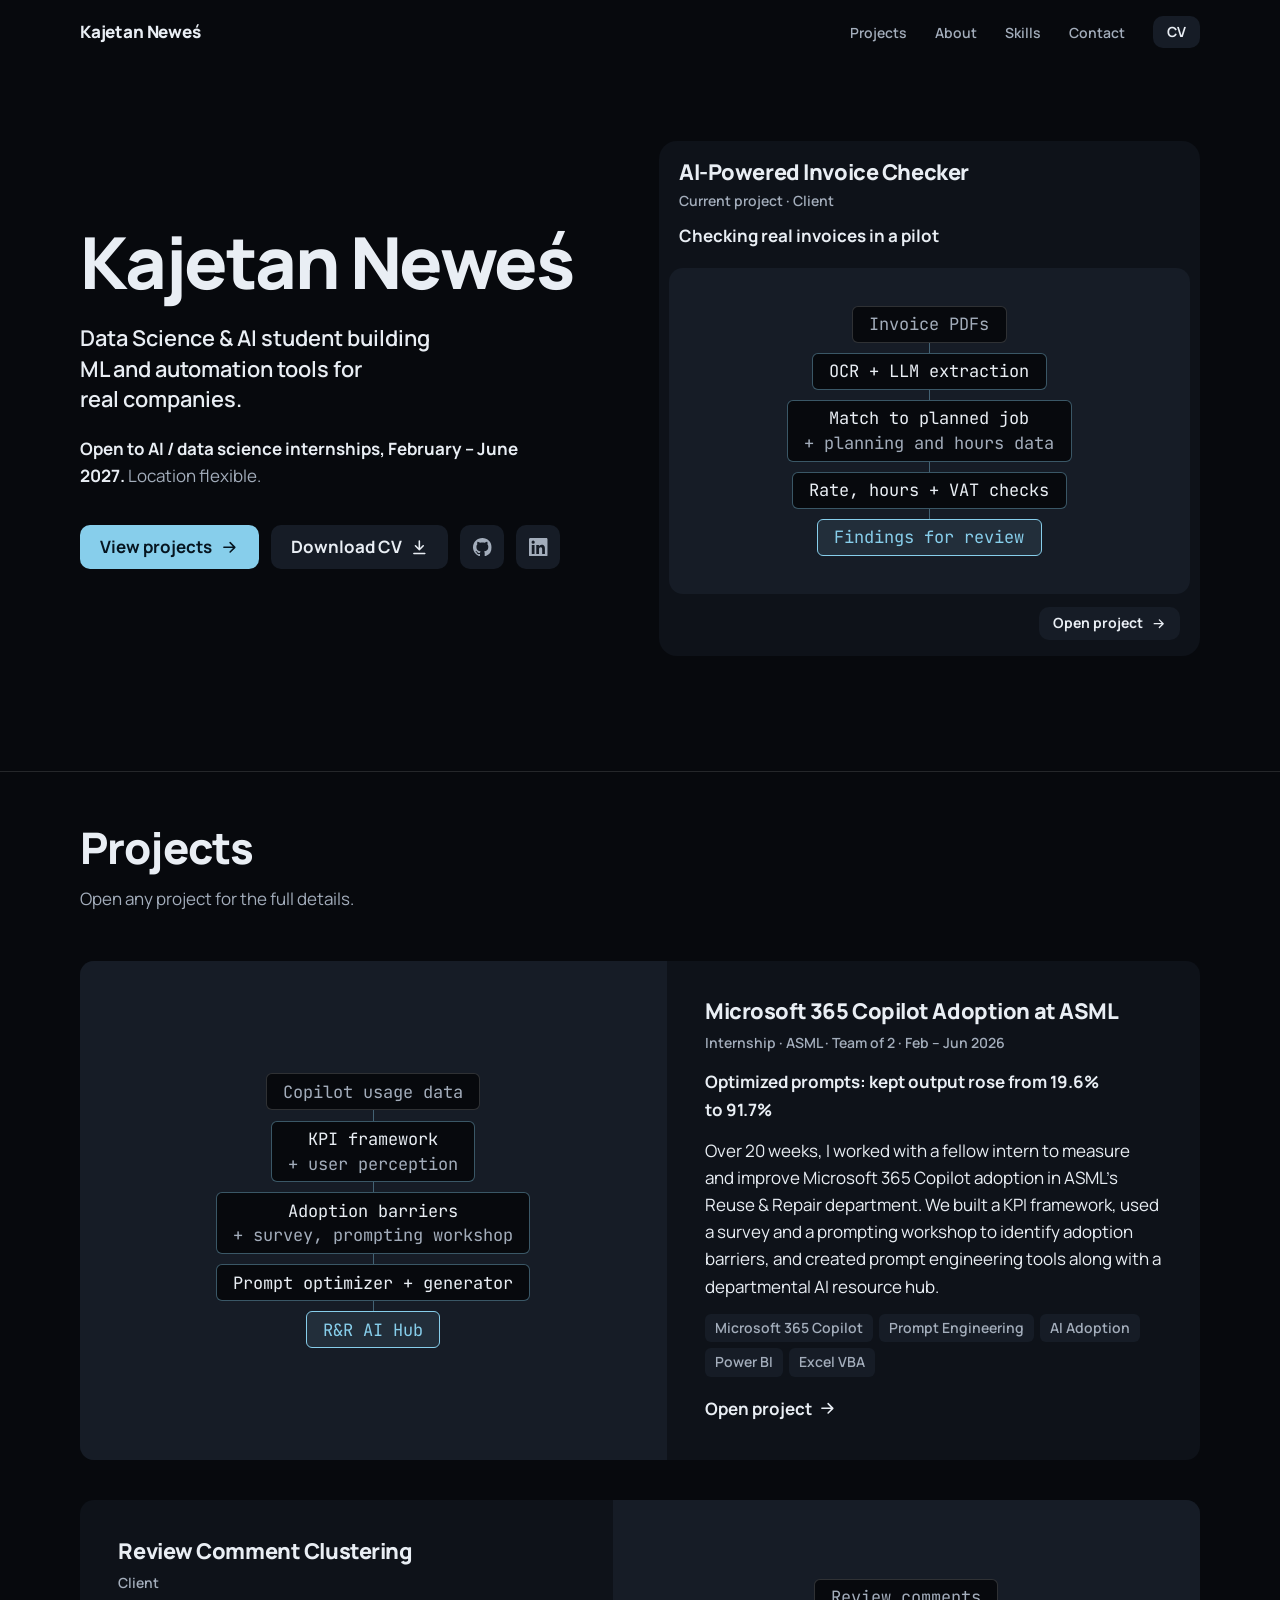
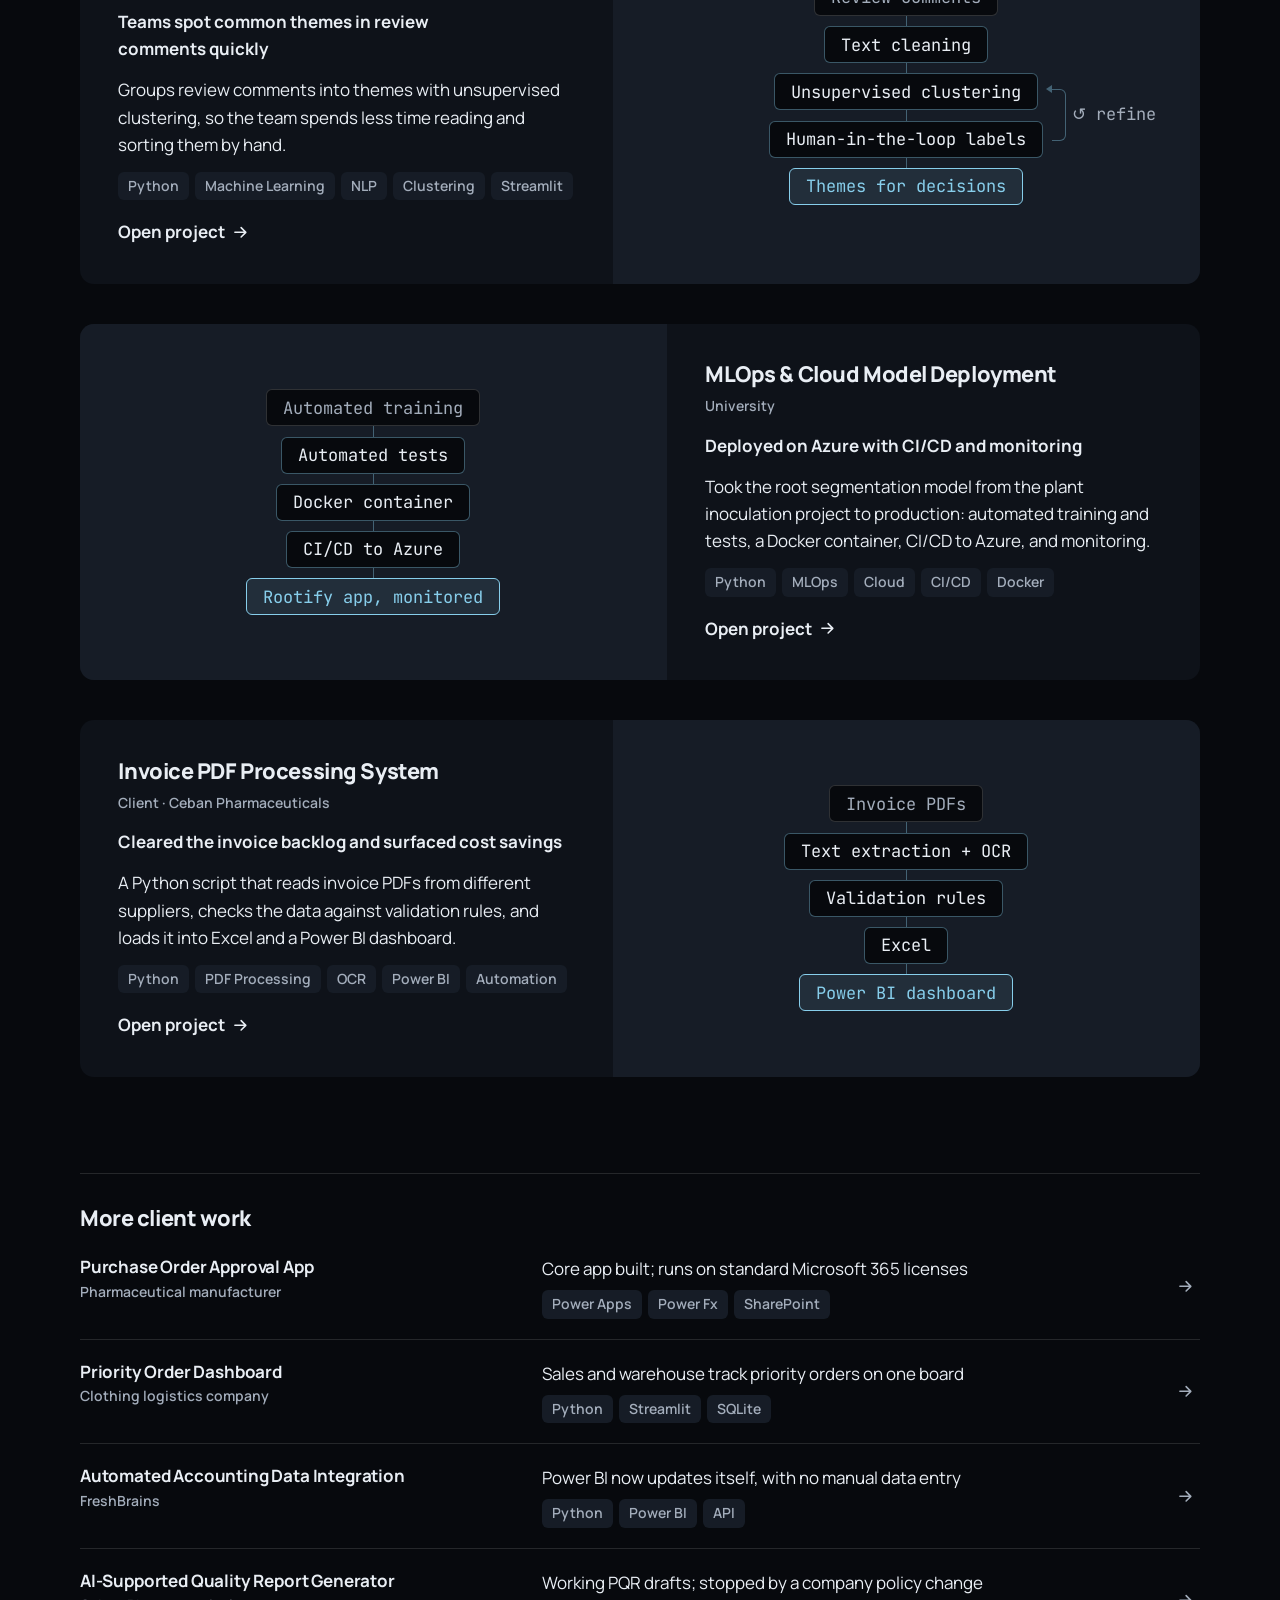
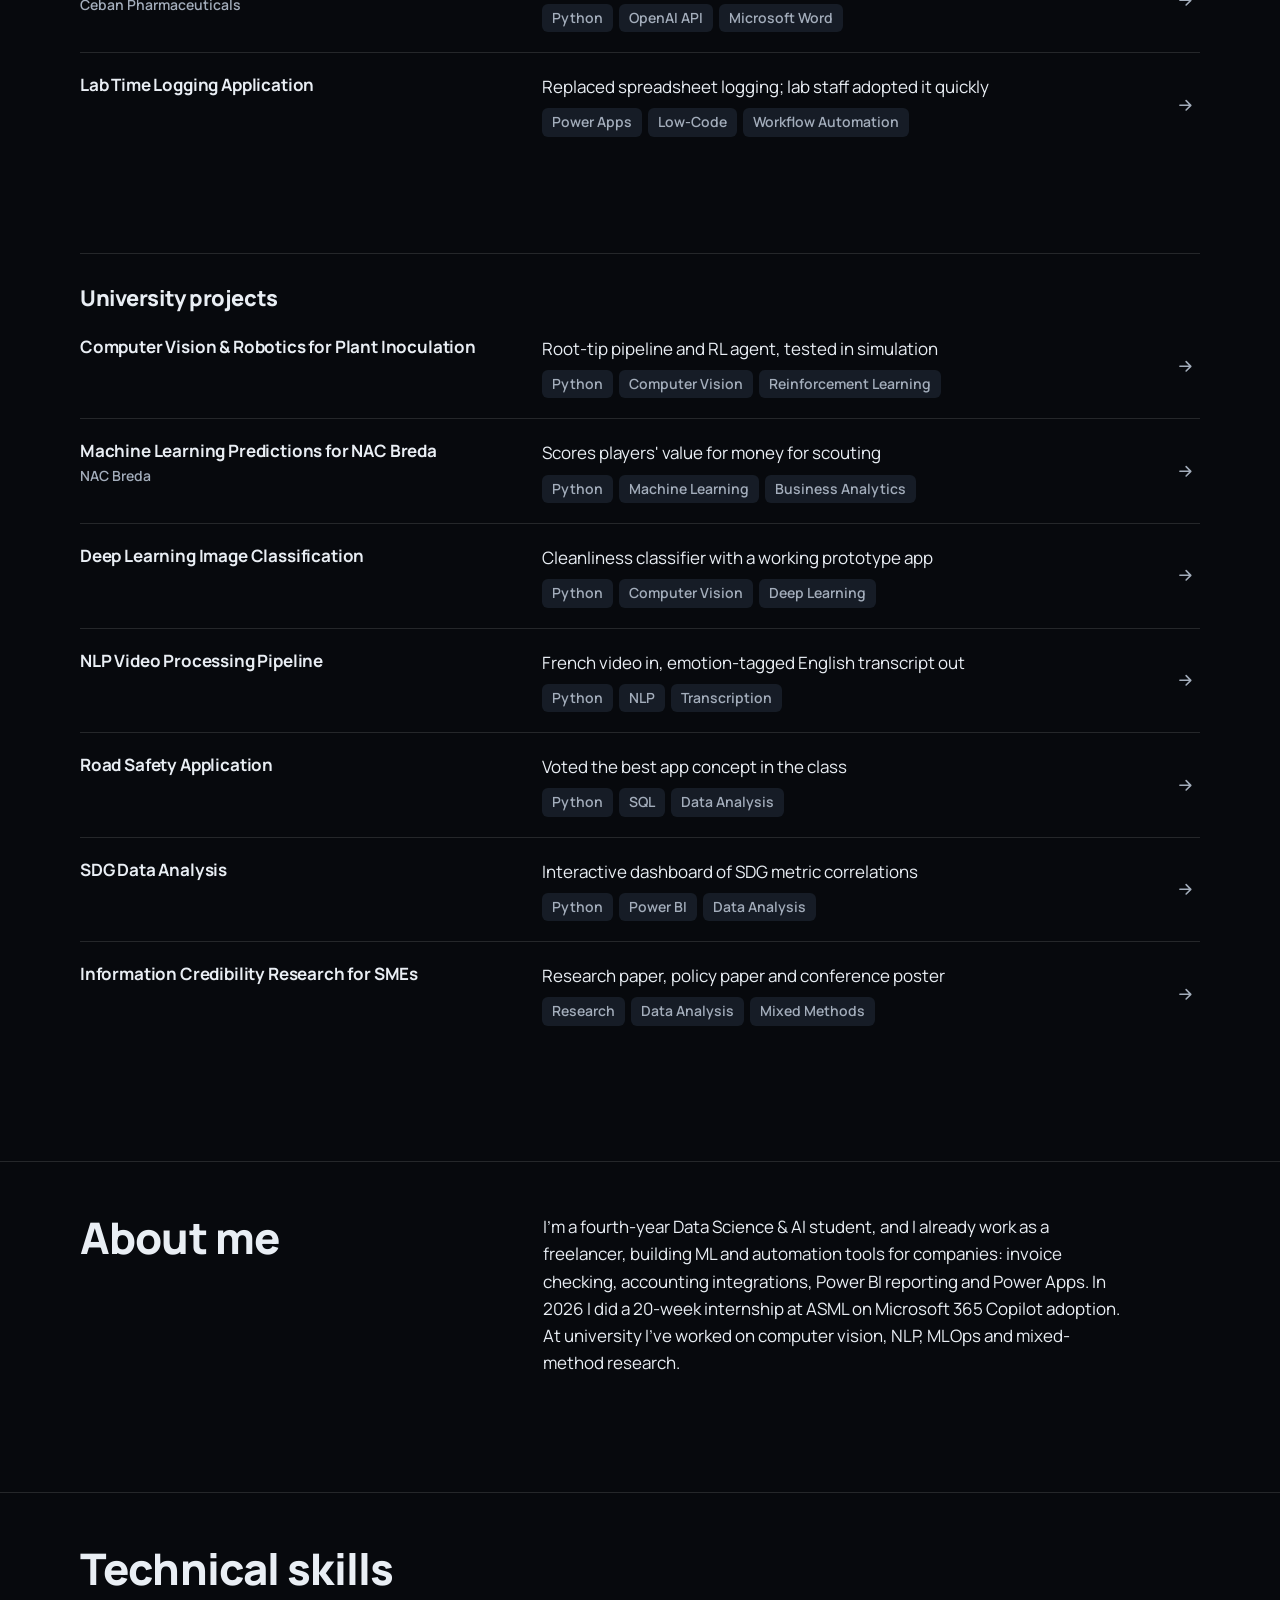
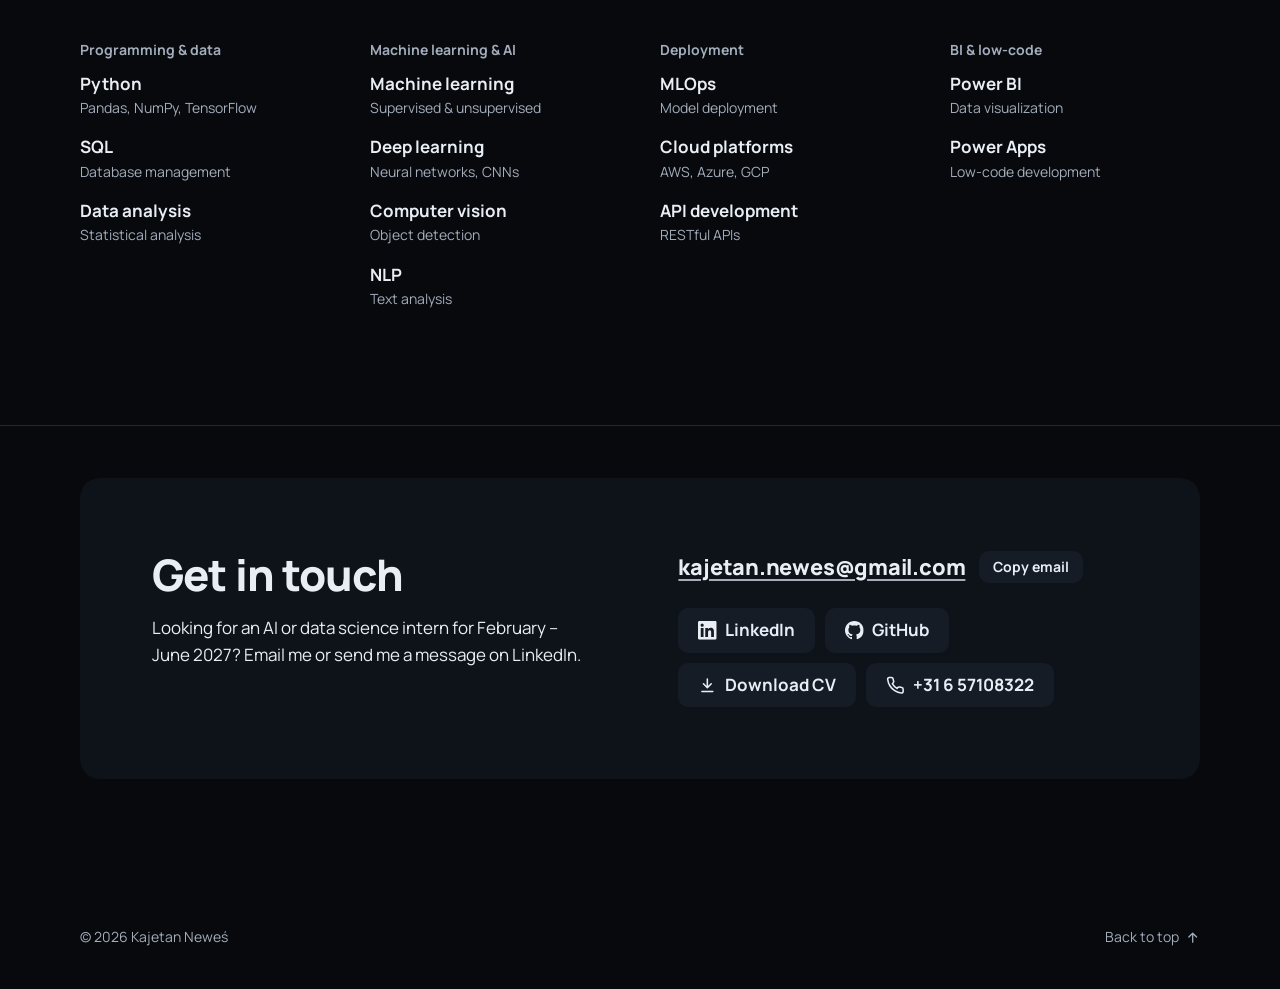
==== commit 78204ed9: "Add the ASML internship, PO approval app and priority order dashboard - New "internship" type, shown" ====
--- a/index.html
+++ b/index.html
@@ -112,7 +112,7 @@
             <div class="container about-grid">
                 <h2>About me</h2>
                 <div class="about-text">
-                    <p>I'm a fourth-year Data Science &amp; AI student, and I already work as a freelancer, building ML and automation tools for companies: invoice checking, accounting integrations, Power BI reporting and Power Apps. At university I've worked on computer vision, NLP, MLOps and mixed-method research.</p>
+                    <p>I'm a fourth-year Data Science &amp; AI student, and I already work as a freelancer, building ML and automation tools for companies: invoice checking, accounting integrations, Power BI reporting and Power Apps. In 2026 I did a 20-week internship at ASML on Microsoft 365 Copilot adoption. At university I've worked on computer vision, NLP, MLOps and mixed-method research.</p>
                 </div>
             </div>
         </section>
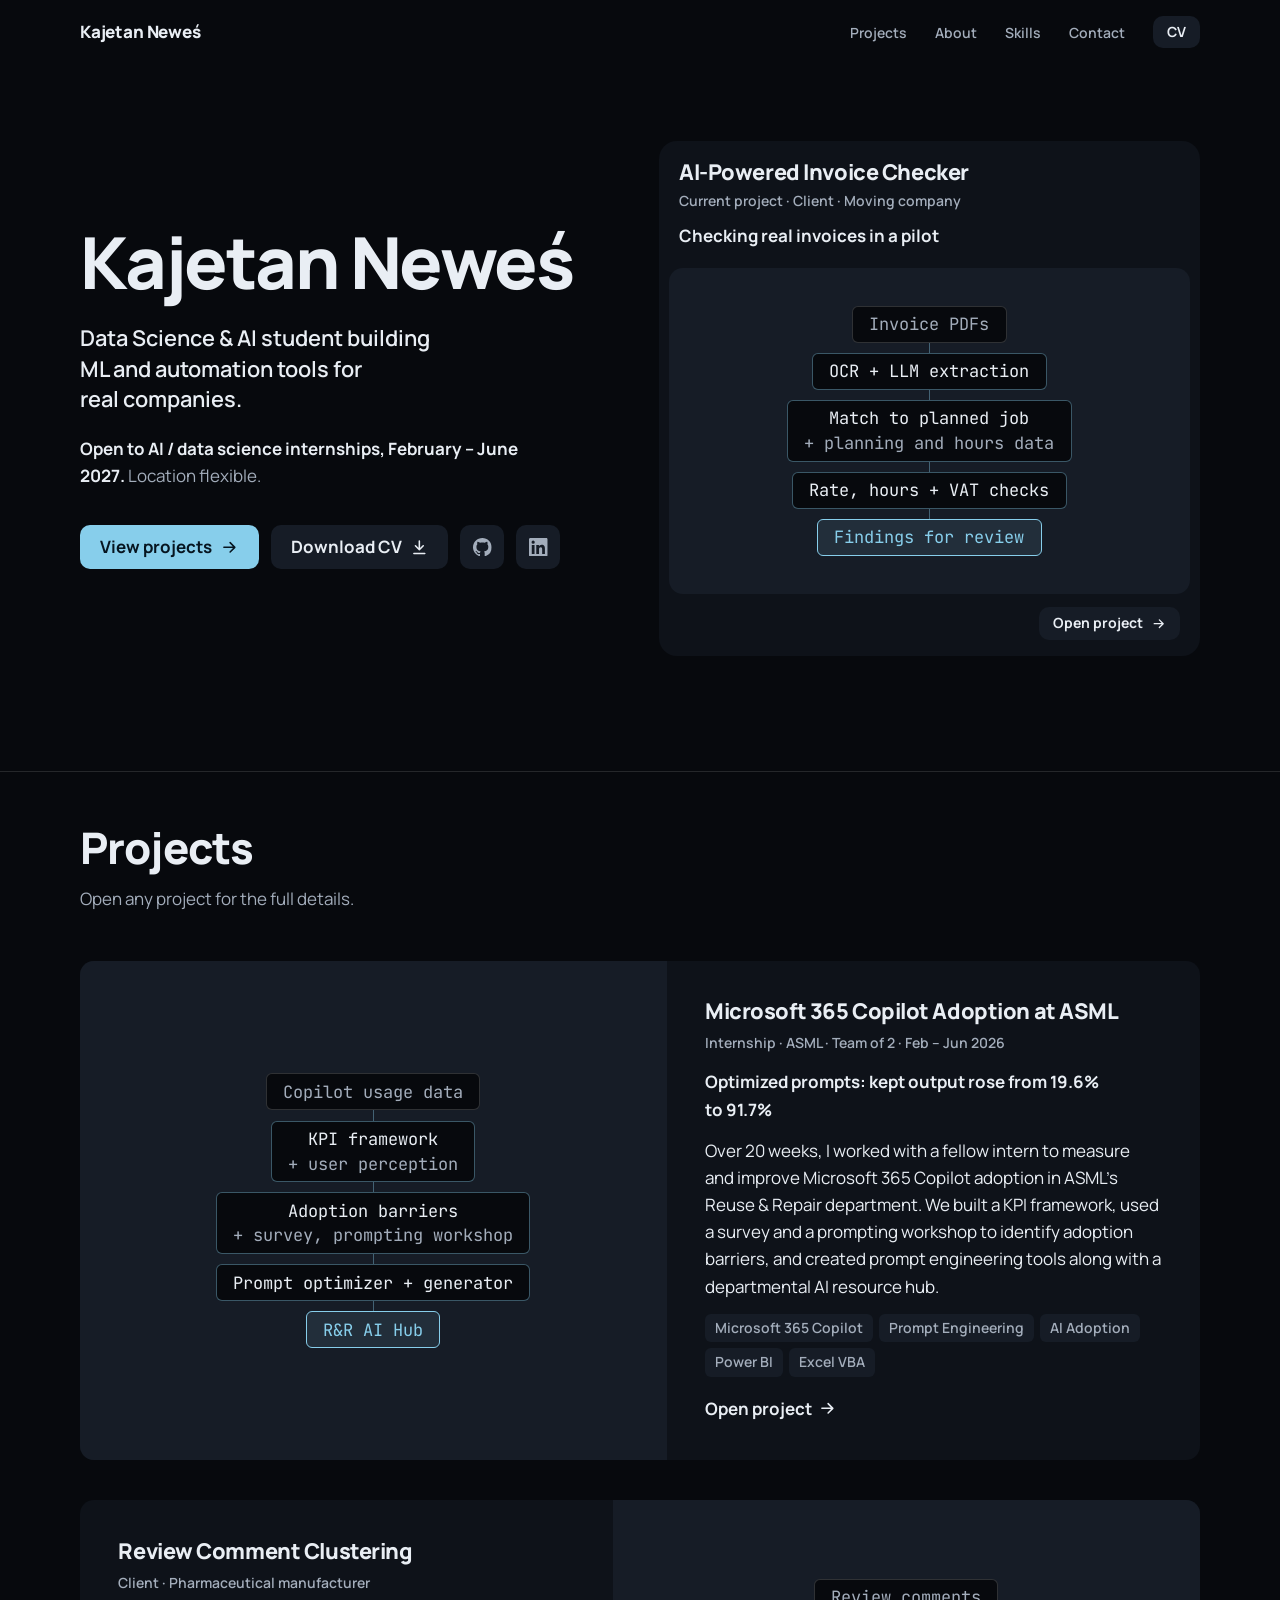
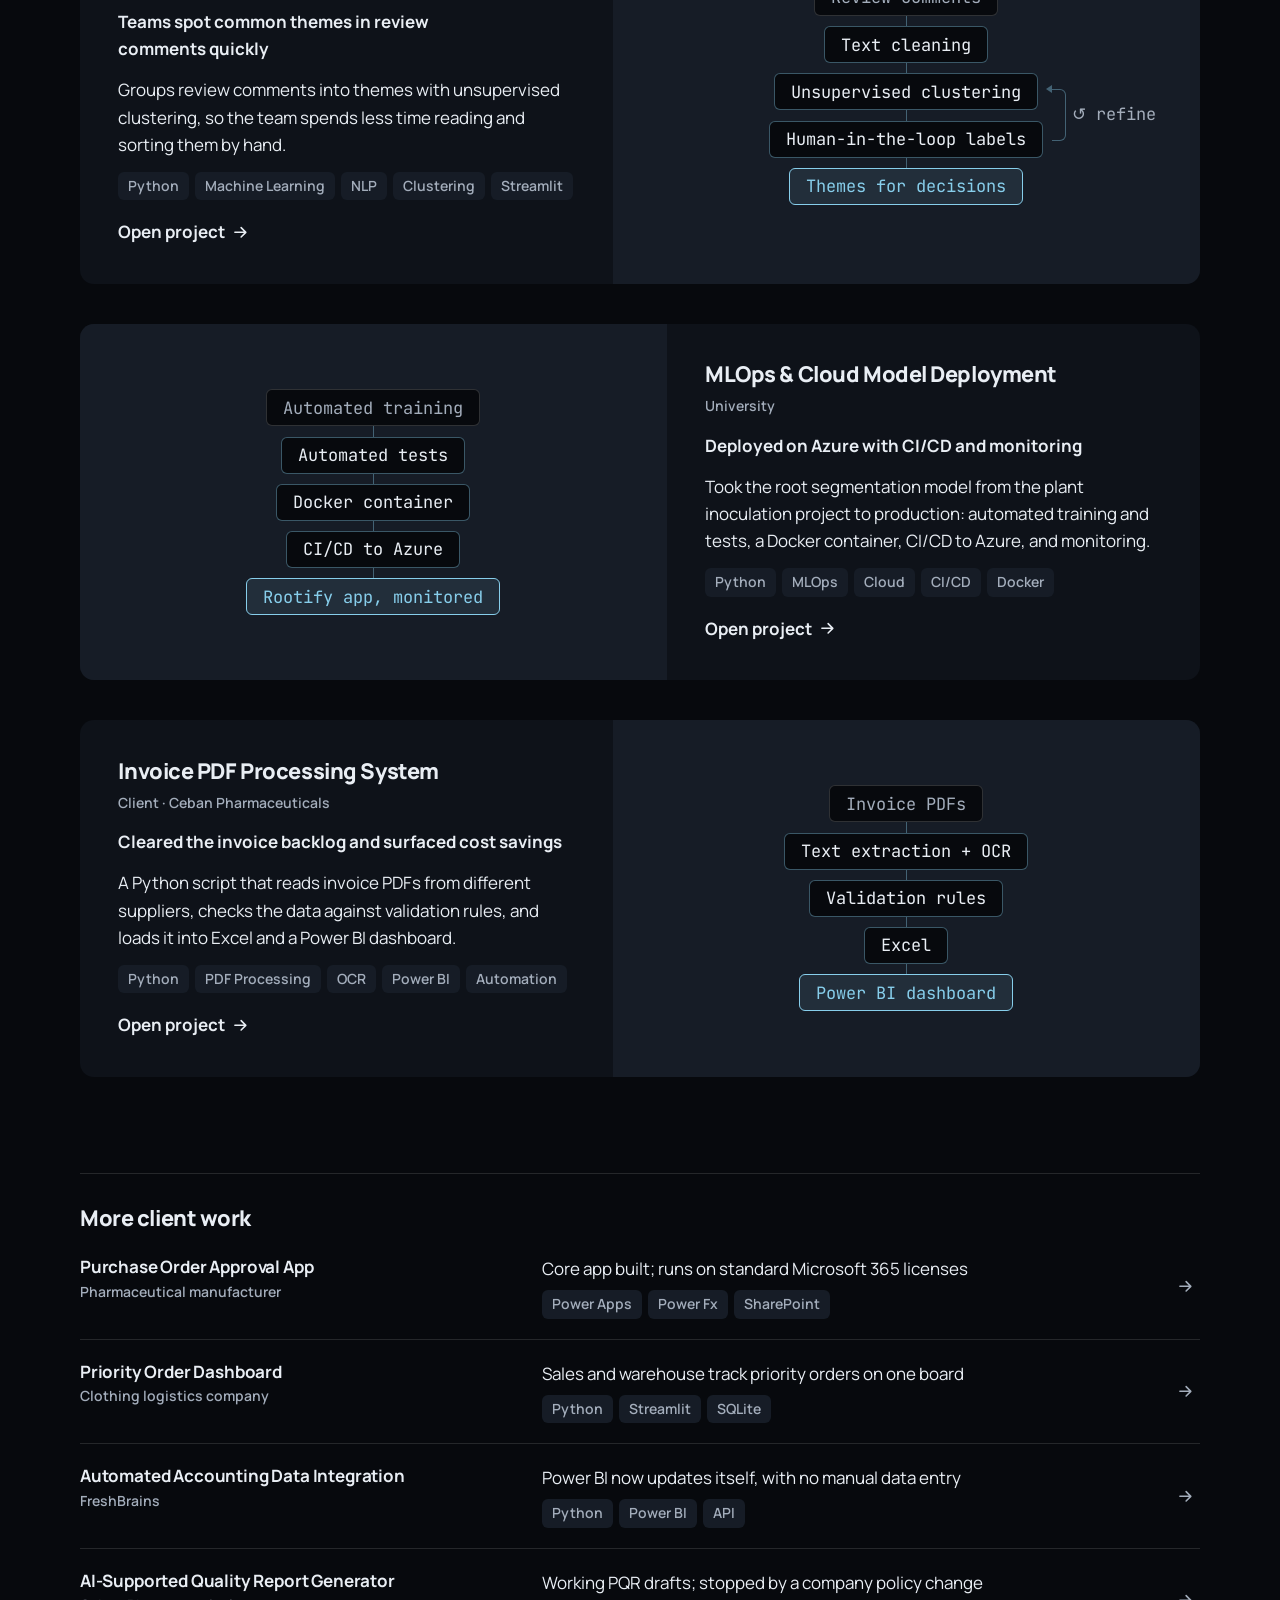
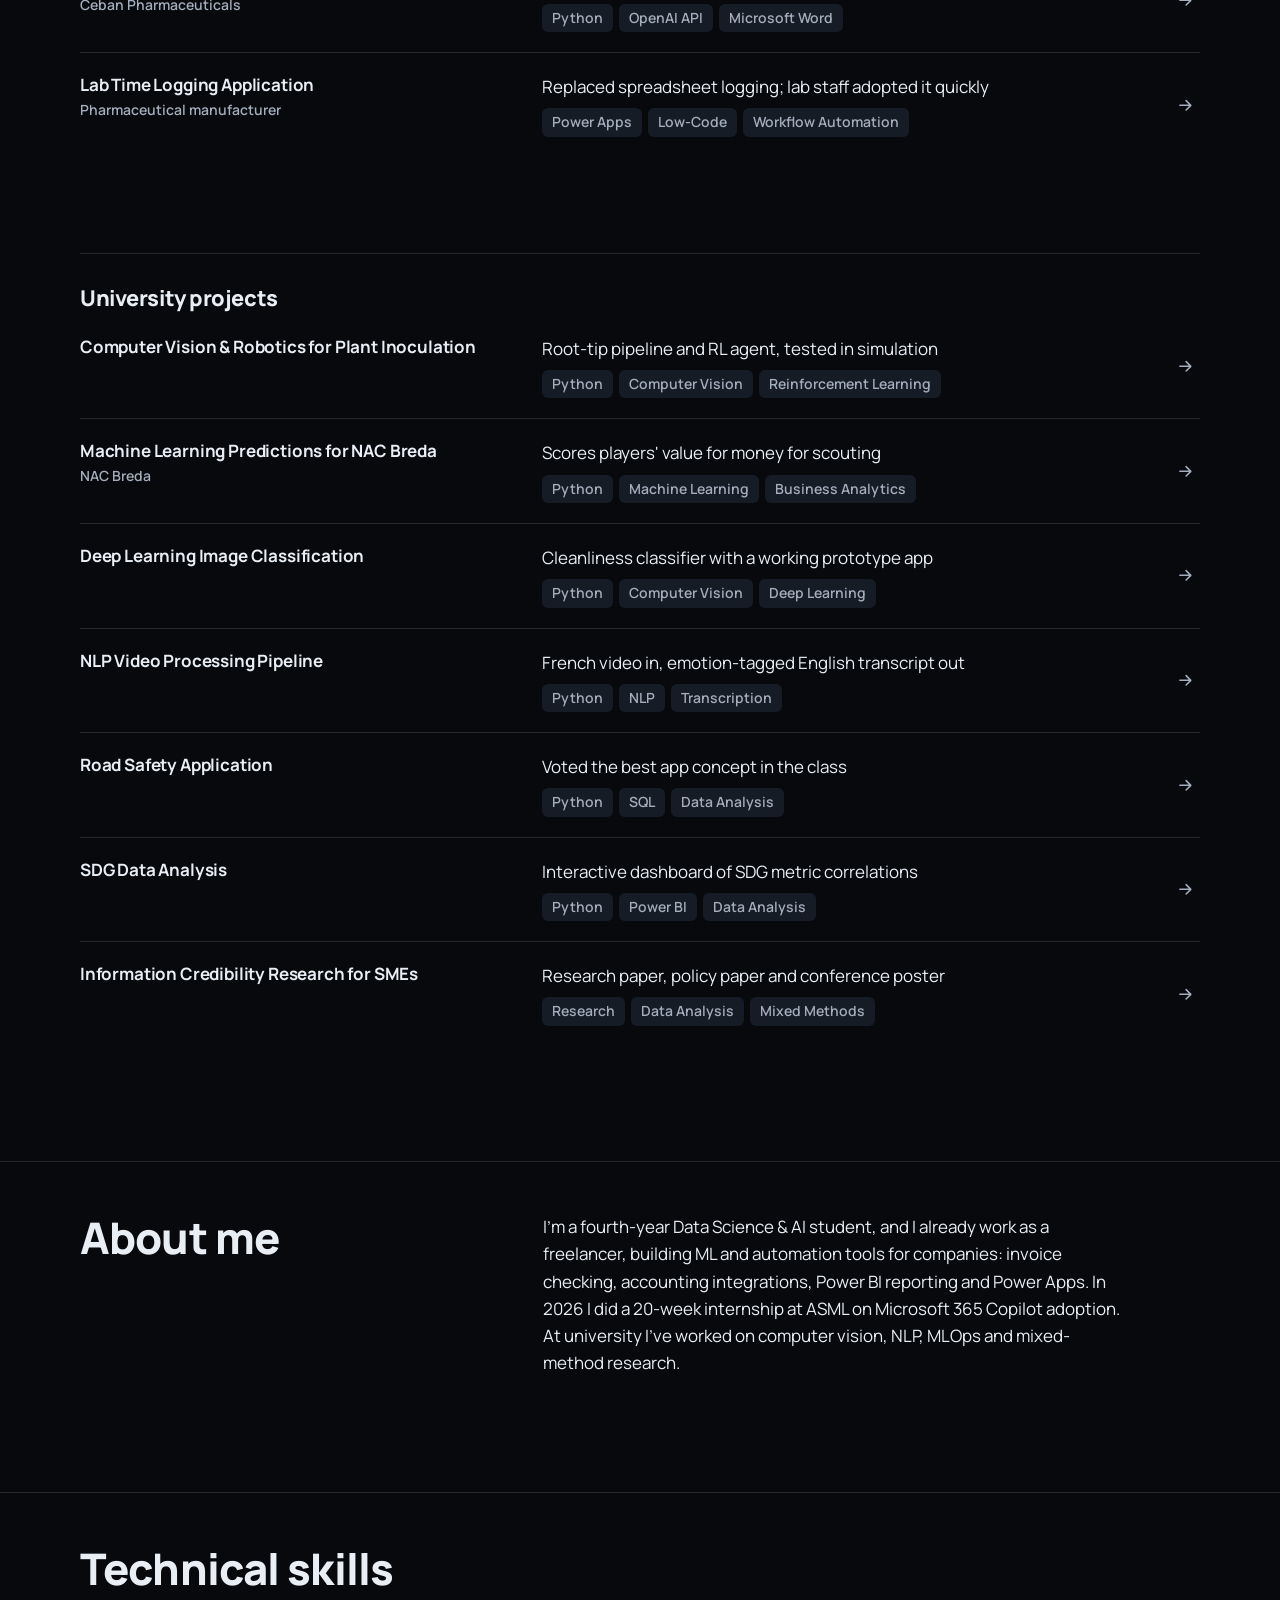
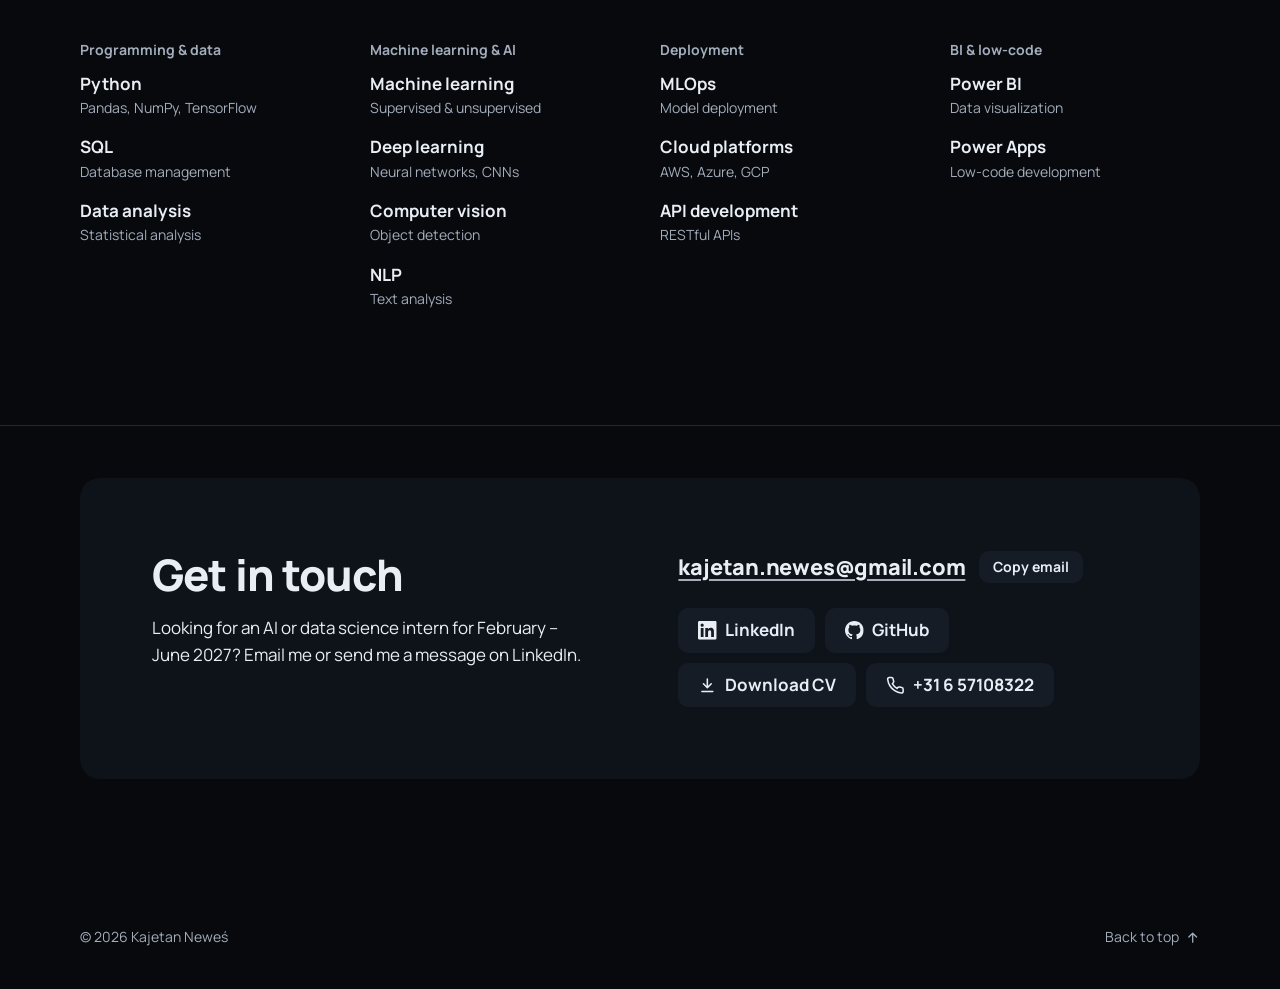
==== commit 64907704: "Fix missing comma in projects.js; match org capitalization The review clustering entry was missing a" ====
--- a/index.html
+++ b/index.html
@@ -67,7 +67,7 @@
                 <div class="hero-flow" id="hero-flow">
                     <div class="flow-head">
                         <h2 class="flow-title">AI-Powered Invoice Checker</h2>
-                        <p class="meta">Current project · Client</p>
+                        <p class="meta">Current project · Client · Moving company</p>
                         <p class="flow-outcome">Checking real invoices in a pilot</p>
                     </div>
                     <div class="media media--diagram flow-stage">
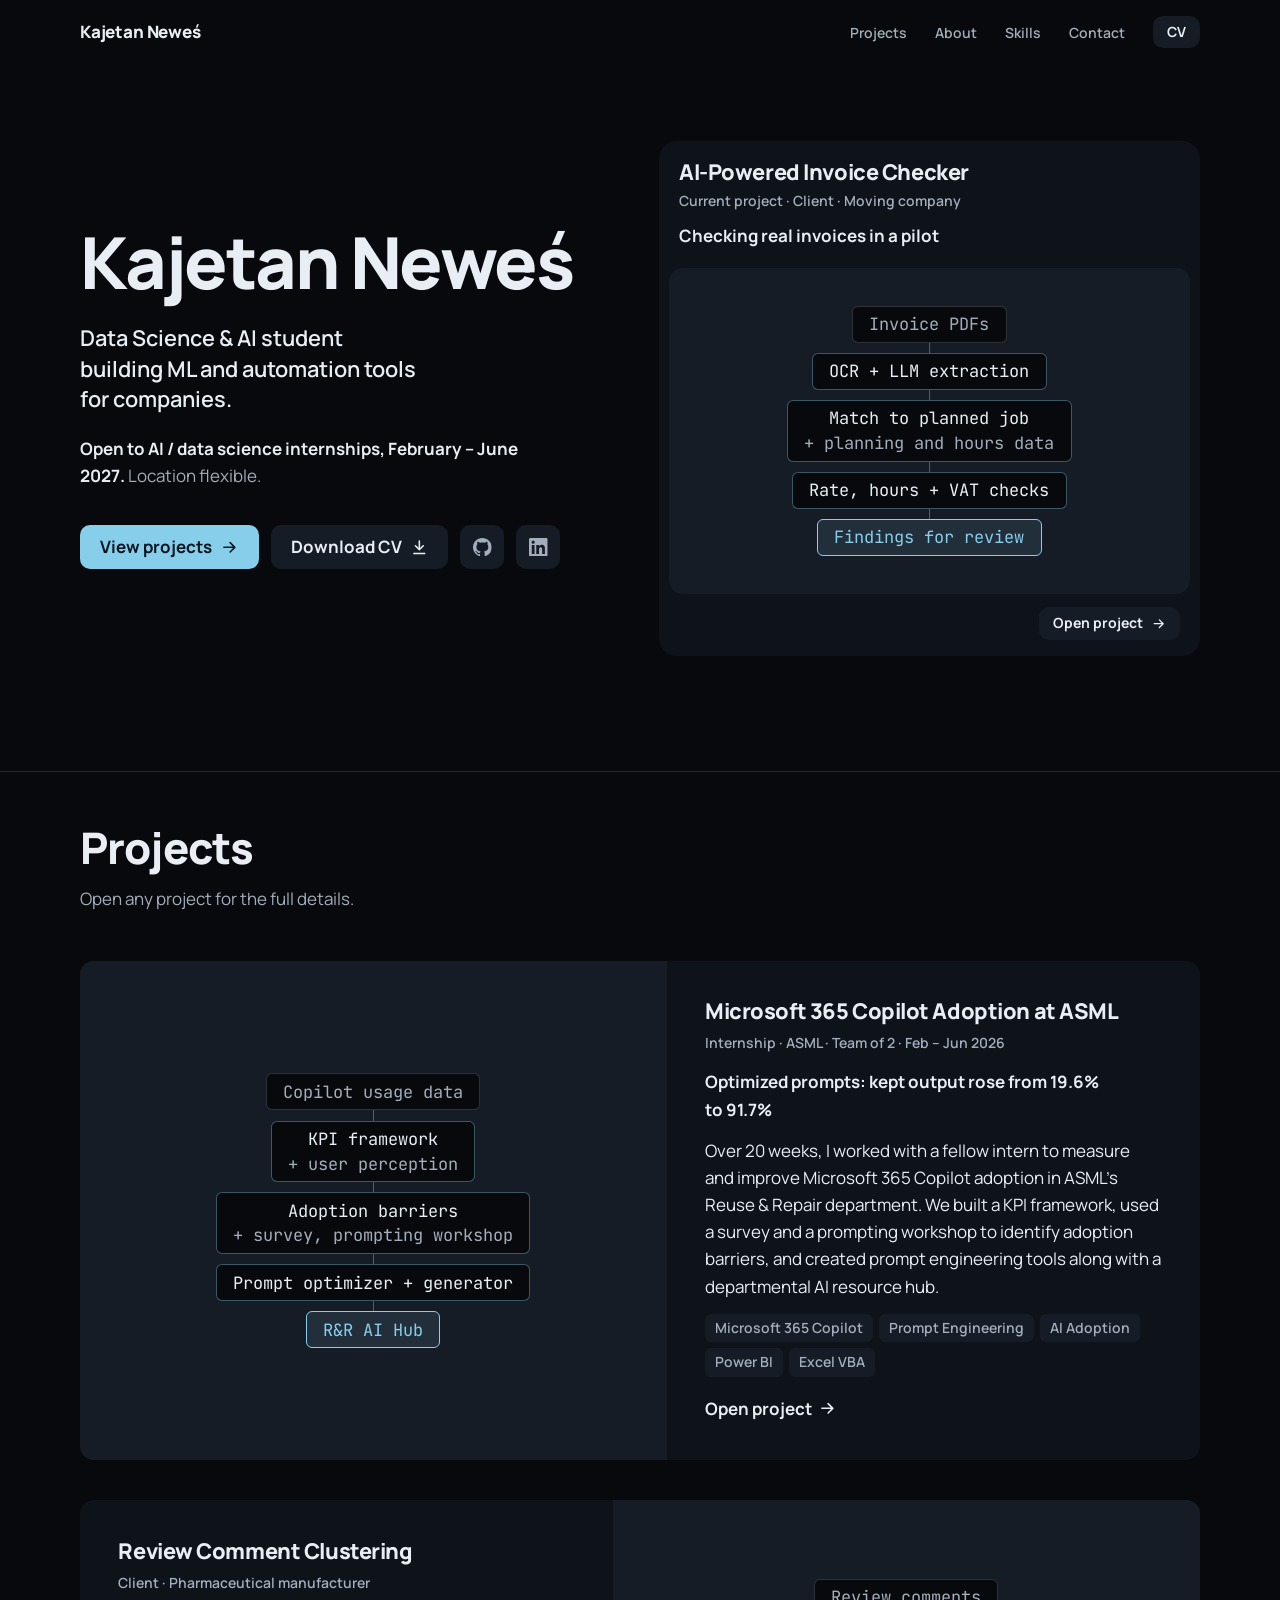
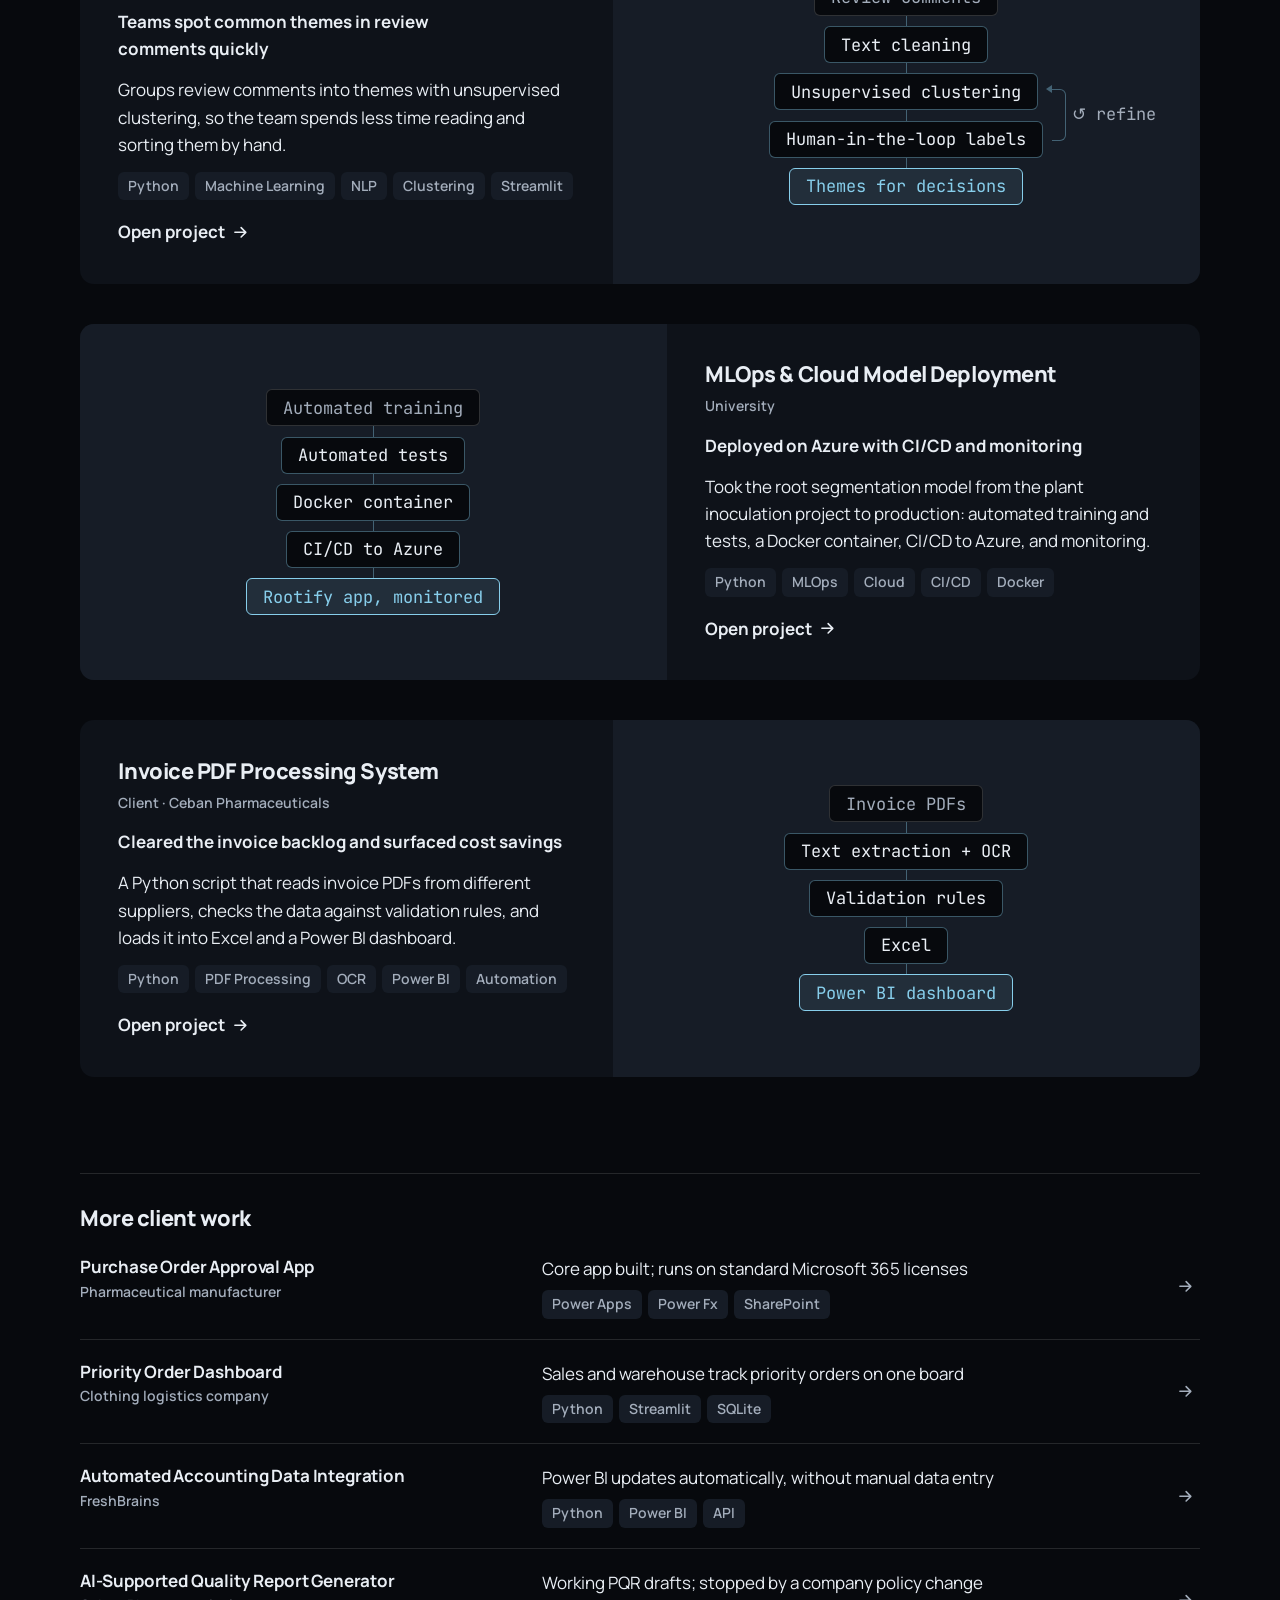
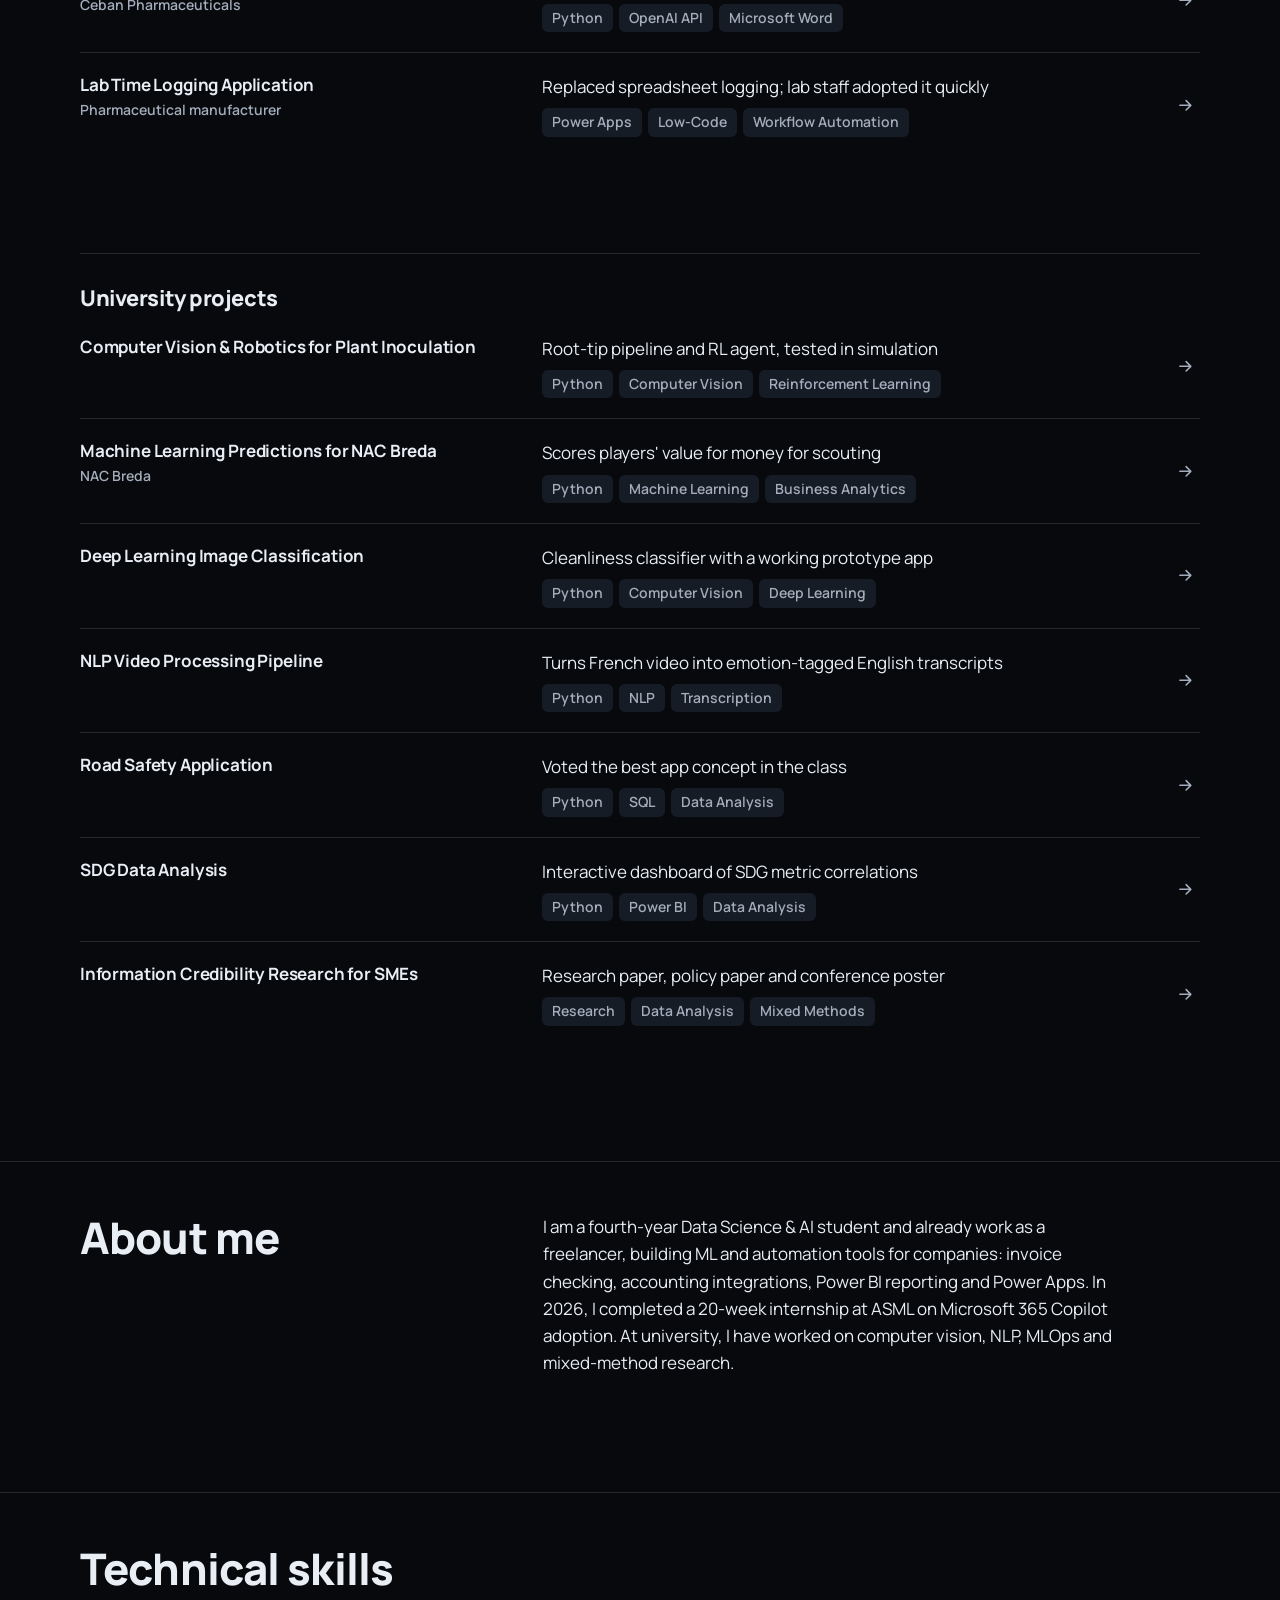
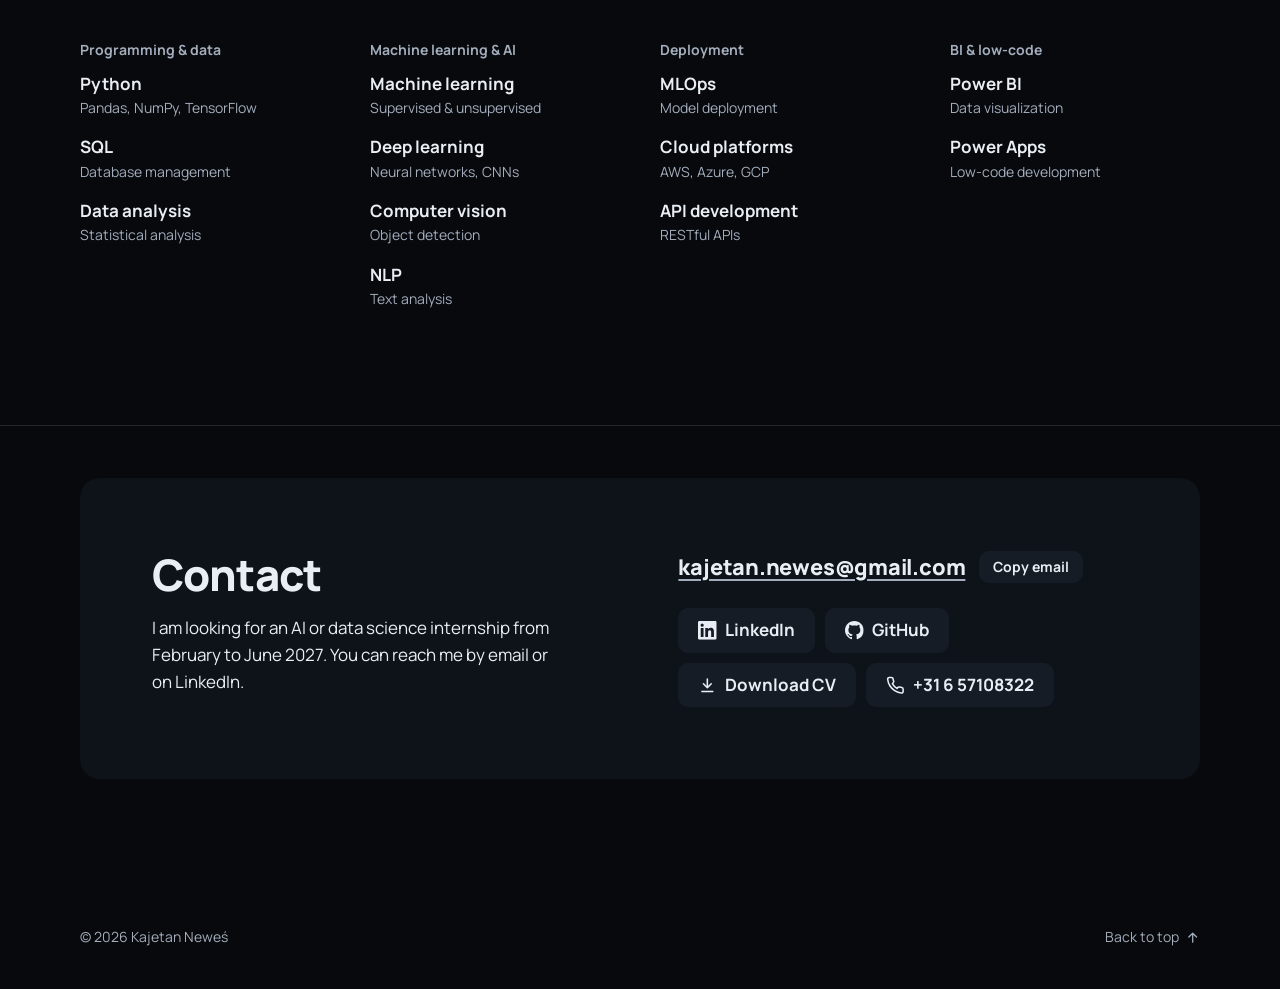
==== commit 64a9a334: "More formal wording: no contractions, no casual phrasing "I'm" and "I've" are written out, the Conta" ====
--- a/index.html
+++ b/index.html
@@ -53,7 +53,7 @@
             <div class="container hero-grid">
                 <div class="hero-copy">
                     <h1>Kajetan Neweś</h1>
-                    <p class="hero-tagline">Data Science &amp; AI student building ML and automation tools for real companies.</p>
+                    <p class="hero-tagline">Data Science &amp; AI student building ML and automation tools for companies.</p>
                     <p class="hero-facts"><strong>Open to AI / data science internships, February – June 2027.</strong> Location flexible.</p>
                     <div class="hero-actions">
                         <a href="#projects" class="btn btn-primary">View projects <svg class="icon" aria-hidden="true"><use href="#i-arrow"></use></svg></a>
@@ -103,7 +103,7 @@
                 </div>
 
                 <noscript>
-                    <p>The project list needs JavaScript. My <a href="documents/cv-kajetan-newes.pdf">CV</a> has an overview as well.</p>
+                    <p>The project list requires JavaScript. My <a href="documents/cv-kajetan-newes.pdf">CV</a> also contains an overview.</p>
                 </noscript>
             </div>
         </section>
@@ -112,7 +112,7 @@
             <div class="container about-grid">
                 <h2>About me</h2>
                 <div class="about-text">
-                    <p>I'm a fourth-year Data Science &amp; AI student, and I already work as a freelancer, building ML and automation tools for companies: invoice checking, accounting integrations, Power BI reporting and Power Apps. In 2026 I did a 20-week internship at ASML on Microsoft 365 Copilot adoption. At university I've worked on computer vision, NLP, MLOps and mixed-method research.</p>
+                    <p>I am a fourth-year Data Science &amp; AI student and already work as a freelancer, building ML and automation tools for companies: invoice checking, accounting integrations, Power BI reporting and Power Apps. In 2026, I completed a 20-week internship at ASML on Microsoft 365 Copilot adoption. At university, I have worked on computer vision, NLP, MLOps and mixed-method research.</p>
                 </div>
             </div>
         </section>
@@ -164,8 +164,8 @@
             <div class="container">
                 <div class="contact-card">
                     <div class="contact-intro">
-                        <h2>Get in touch</h2>
-                        <p>Looking for an AI or data science intern for February – June 2027? Email me or send me a message on LinkedIn.</p>
+                        <h2>Contact</h2>
+                        <p>I am looking for an AI or data science internship from February to June 2027. You can reach me by email or on LinkedIn.</p>
                     </div>
                     <div class="contact-actions">
                         <div class="contact-email-row">
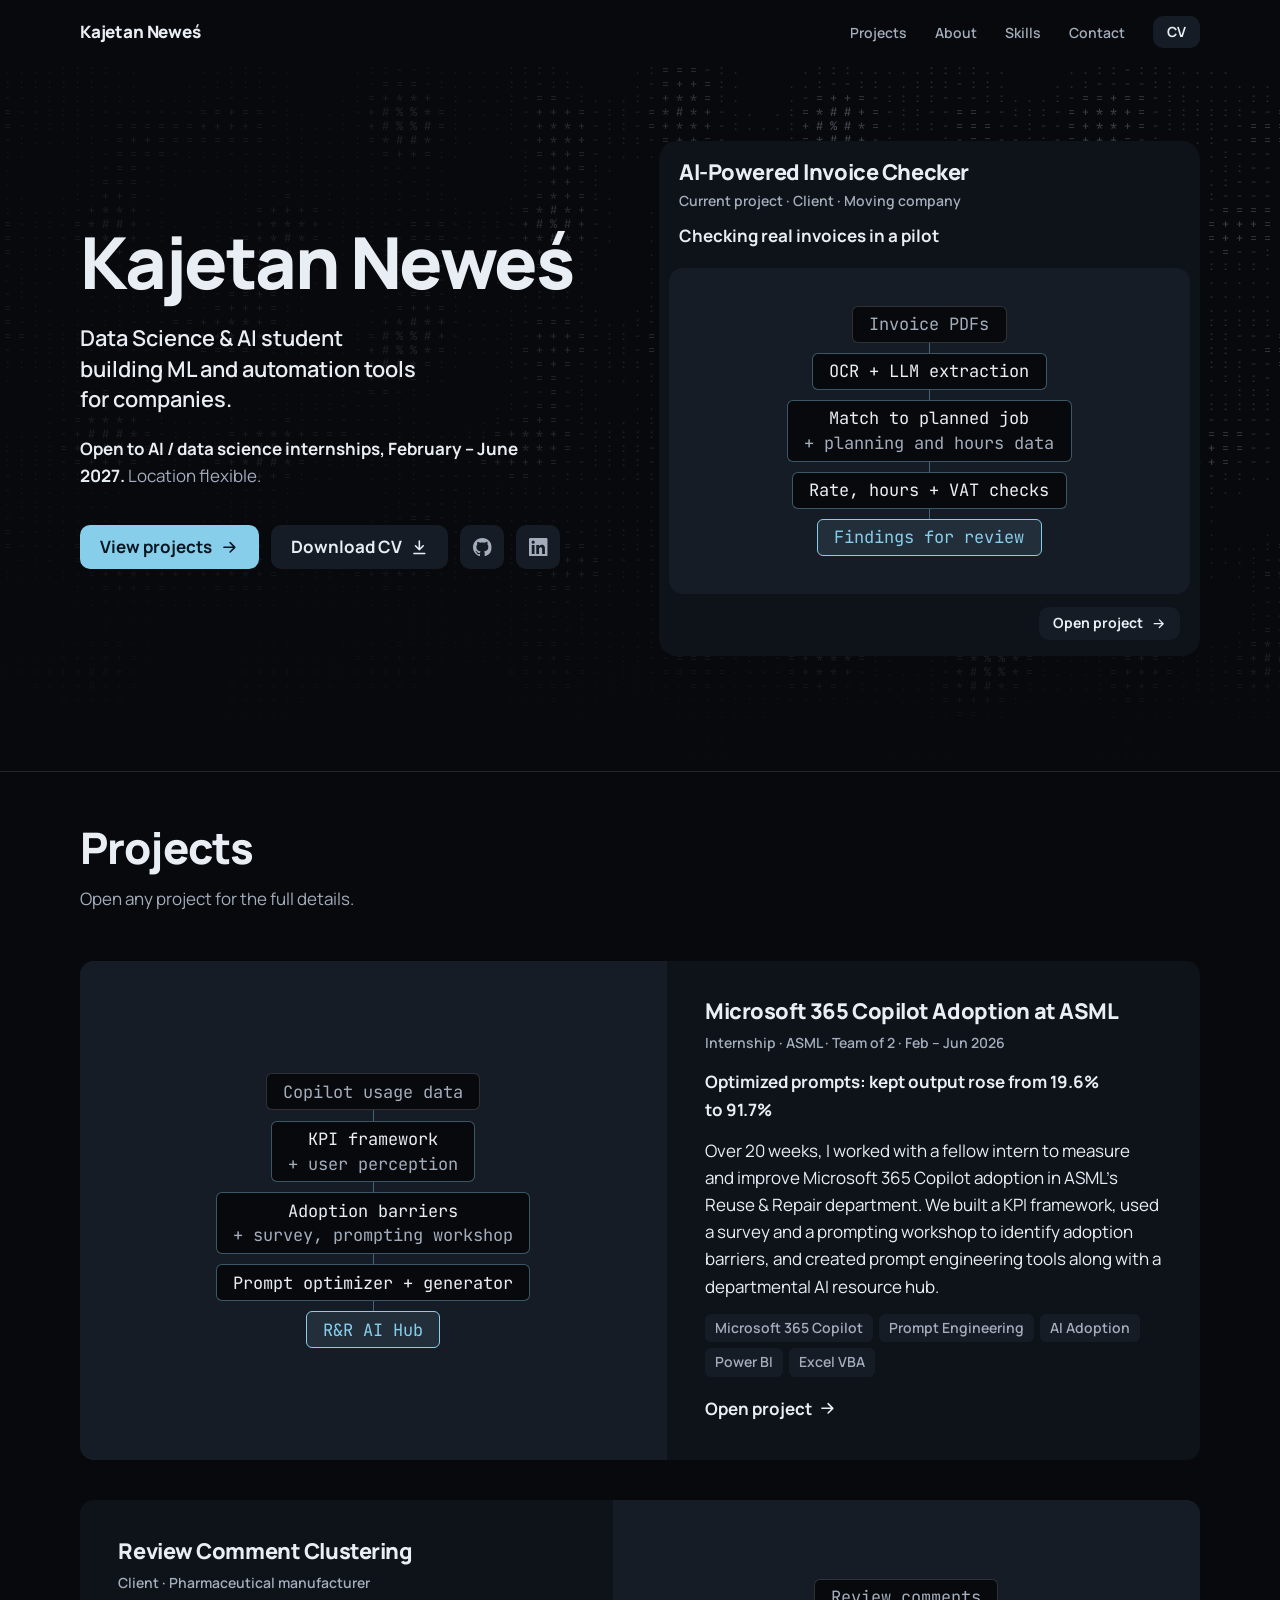
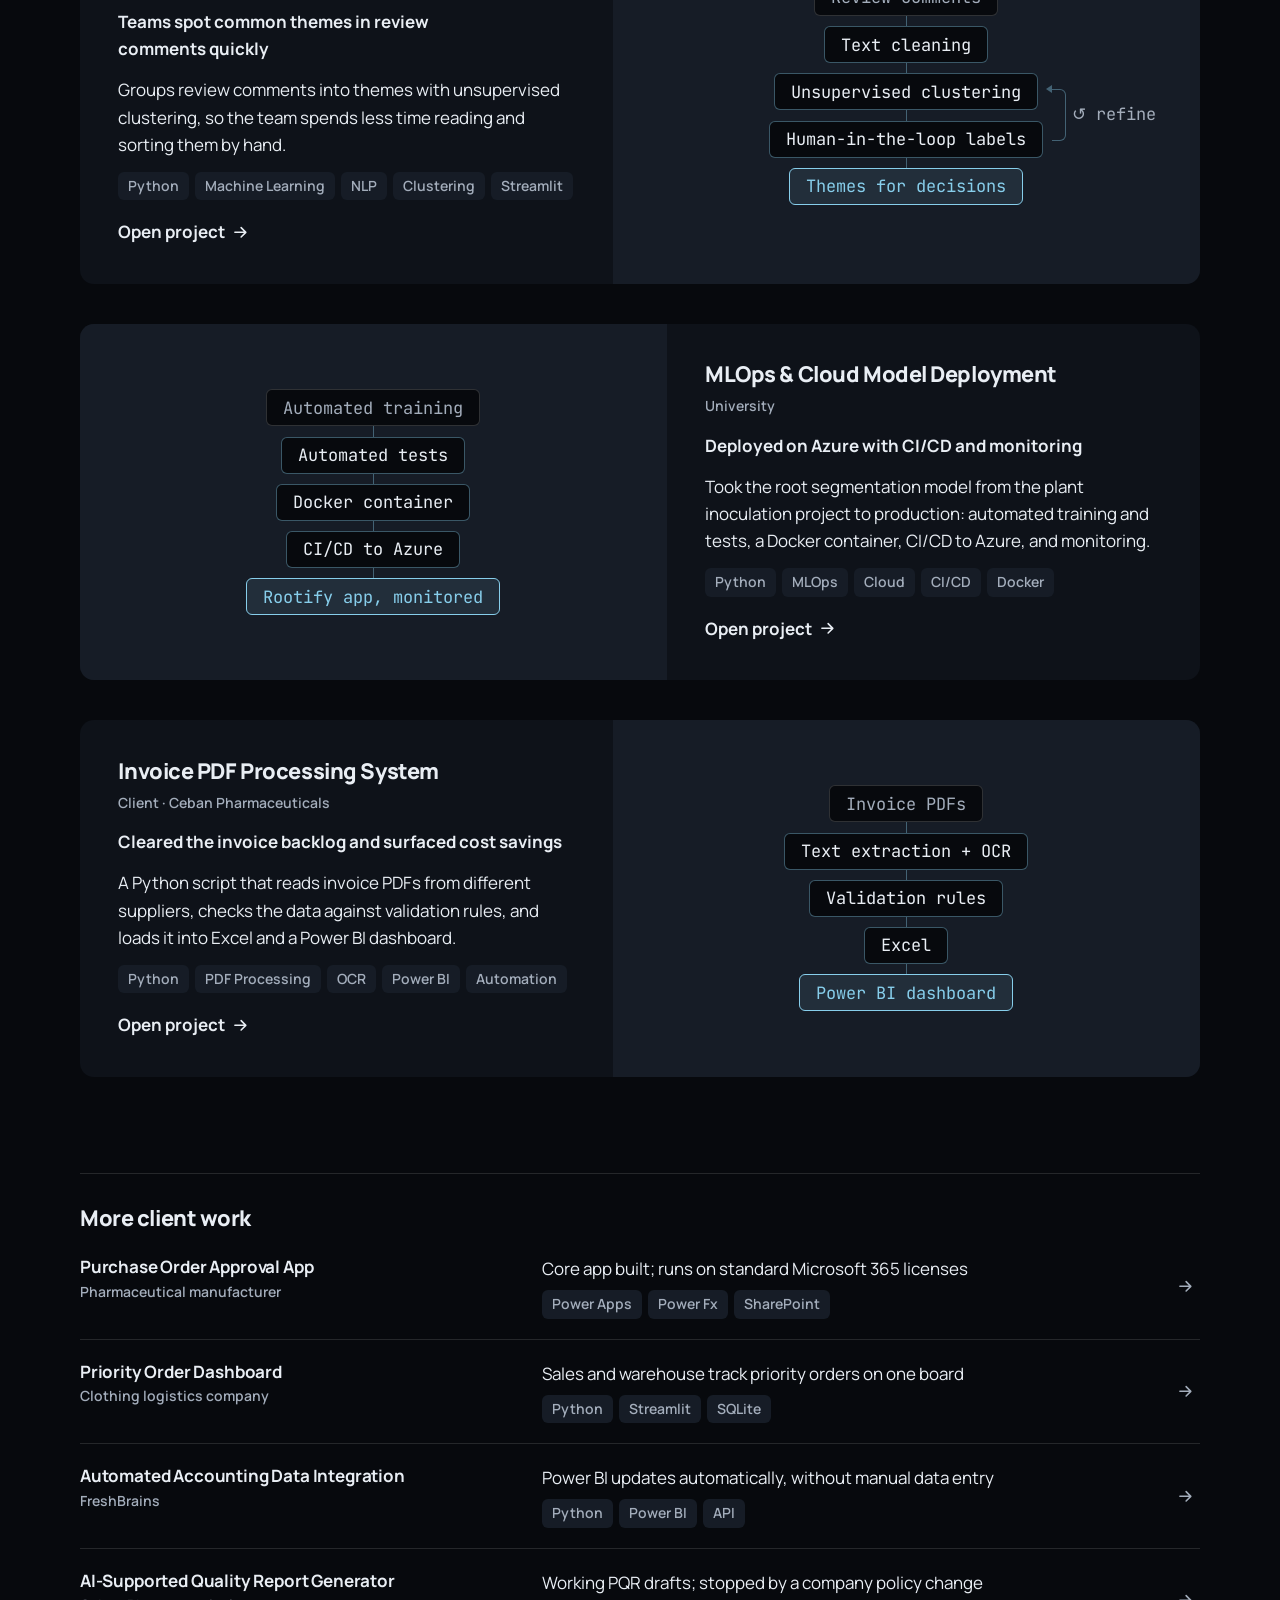
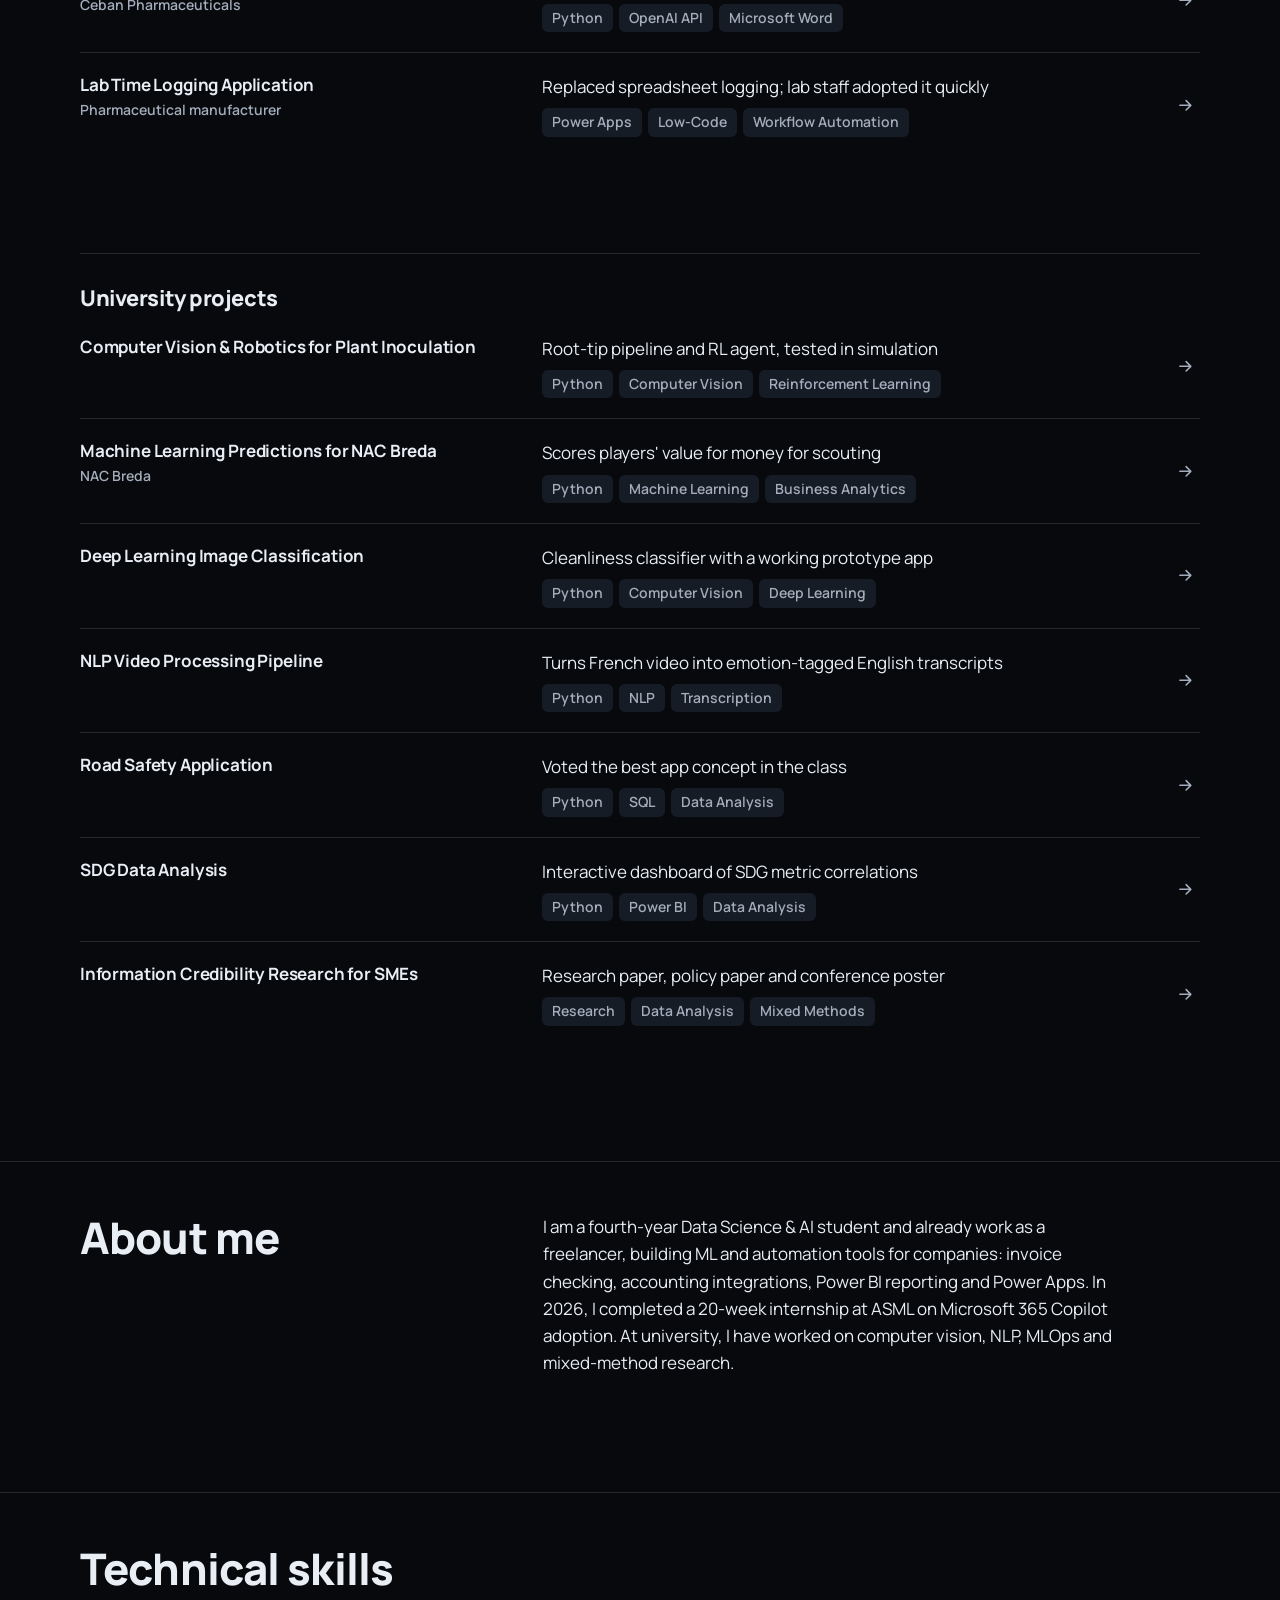
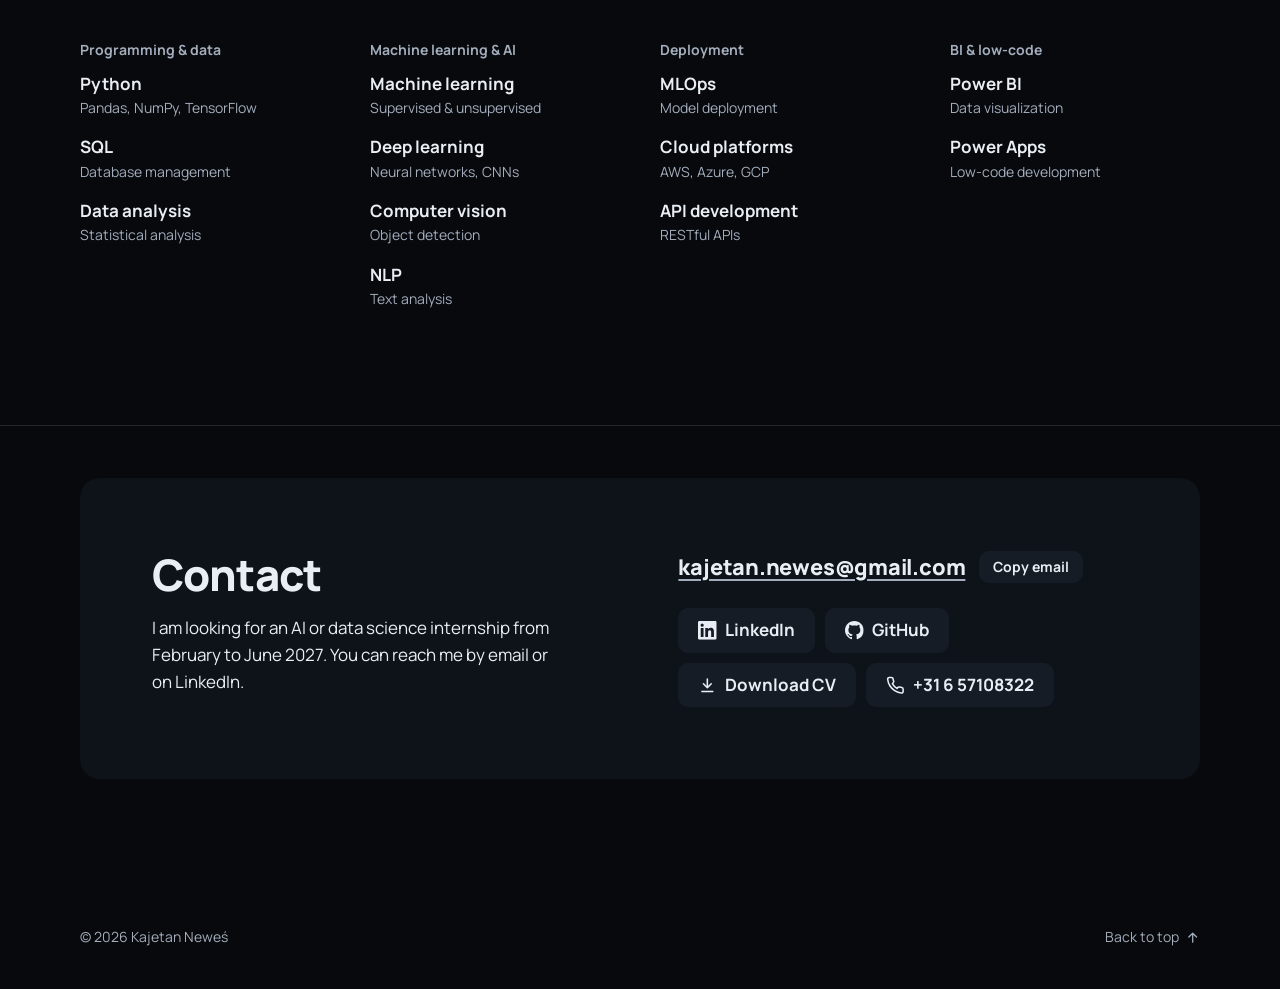
==== commit d61b06ad: "Drifting ASCII field behind the hero A plain-JS port of the AsciiDitherMedia background from 21st.de" ====
--- a/index.html
+++ b/index.html
@@ -15,6 +15,7 @@
     <script>document.documentElement.className = 'js';</script>
     <script src="js/projects.js" defer></script>
     <script src="js/main.js" defer></script>
+    <script src="js/hero-field.js" defer></script>
 </head>
 <body>
     <!-- Icons, referenced below with <use href="#i-..."> -->
@@ -50,6 +51,7 @@
 
     <main id="main" tabindex="-1">
         <section class="hero" id="top">
+            <canvas class="hero-field" aria-hidden="true"></canvas>
             <div class="container hero-grid">
                 <div class="hero-copy">
                     <h1>Kajetan Neweś</h1>
--- a/css/style.css
+++ b/css/style.css
@@ -302,7 +302,25 @@
 /* ---- Hero --------------------------------------------------------------- */
 
 .hero {
+    position: relative;
+    isolation: isolate;
     padding-block: clamp(40px, 6vw, 96px) var(--section-space);
+}
+
+/* Drawn by js/hero-field.js: faint behind the text column, fading out before Projects */
+.hero-field {
+    position: absolute;
+    inset: 0;
+    z-index: -1;
+    width: 100%;
+    height: 100%;
+    color: var(--text-muted);
+    opacity: 0.45;
+    pointer-events: none;
+    -webkit-mask-image: linear-gradient(to bottom, #000 55%, transparent), linear-gradient(to right, rgba(0, 0, 0, 0.35) 30%, #000 65%);
+    -webkit-mask-composite: source-in;
+    mask-image: linear-gradient(to bottom, #000 55%, transparent), linear-gradient(to right, rgba(0, 0, 0, 0.35) 30%, #000 65%);
+    mask-composite: intersect;
 }
 
 .hero-grid {
@@ -1075,6 +1093,13 @@
         grid-template-columns: minmax(0, 1fr);
     }
 
+    /* One column: the text runs full width, so the whole field stays faint */
+    .hero-field {
+        opacity: 0.3;
+        -webkit-mask-image: linear-gradient(to bottom, #000 60%, transparent);
+        mask-image: linear-gradient(to bottom, #000 60%, transparent);
+    }
+
     /* Dims the page behind the open menu; tapping it closes the menu */
     .js .site-header[data-open]::after {
         content: '';
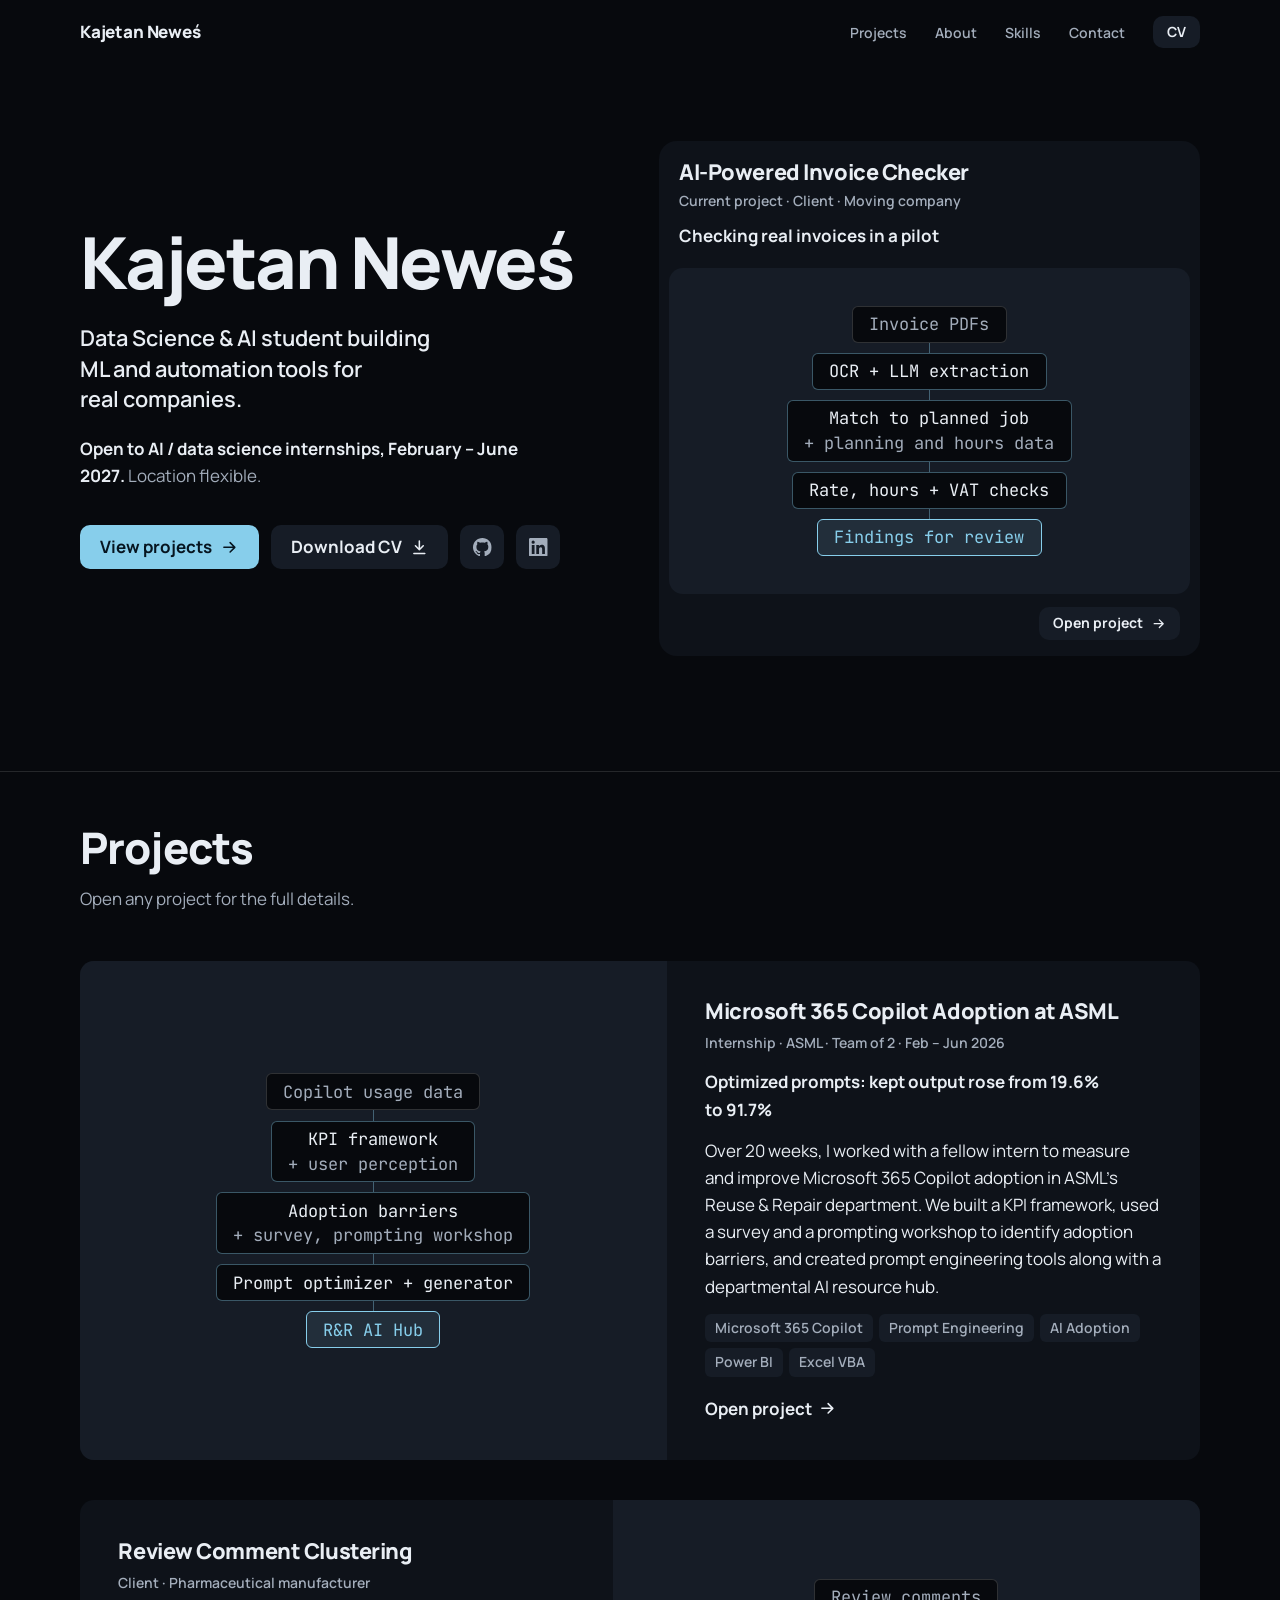
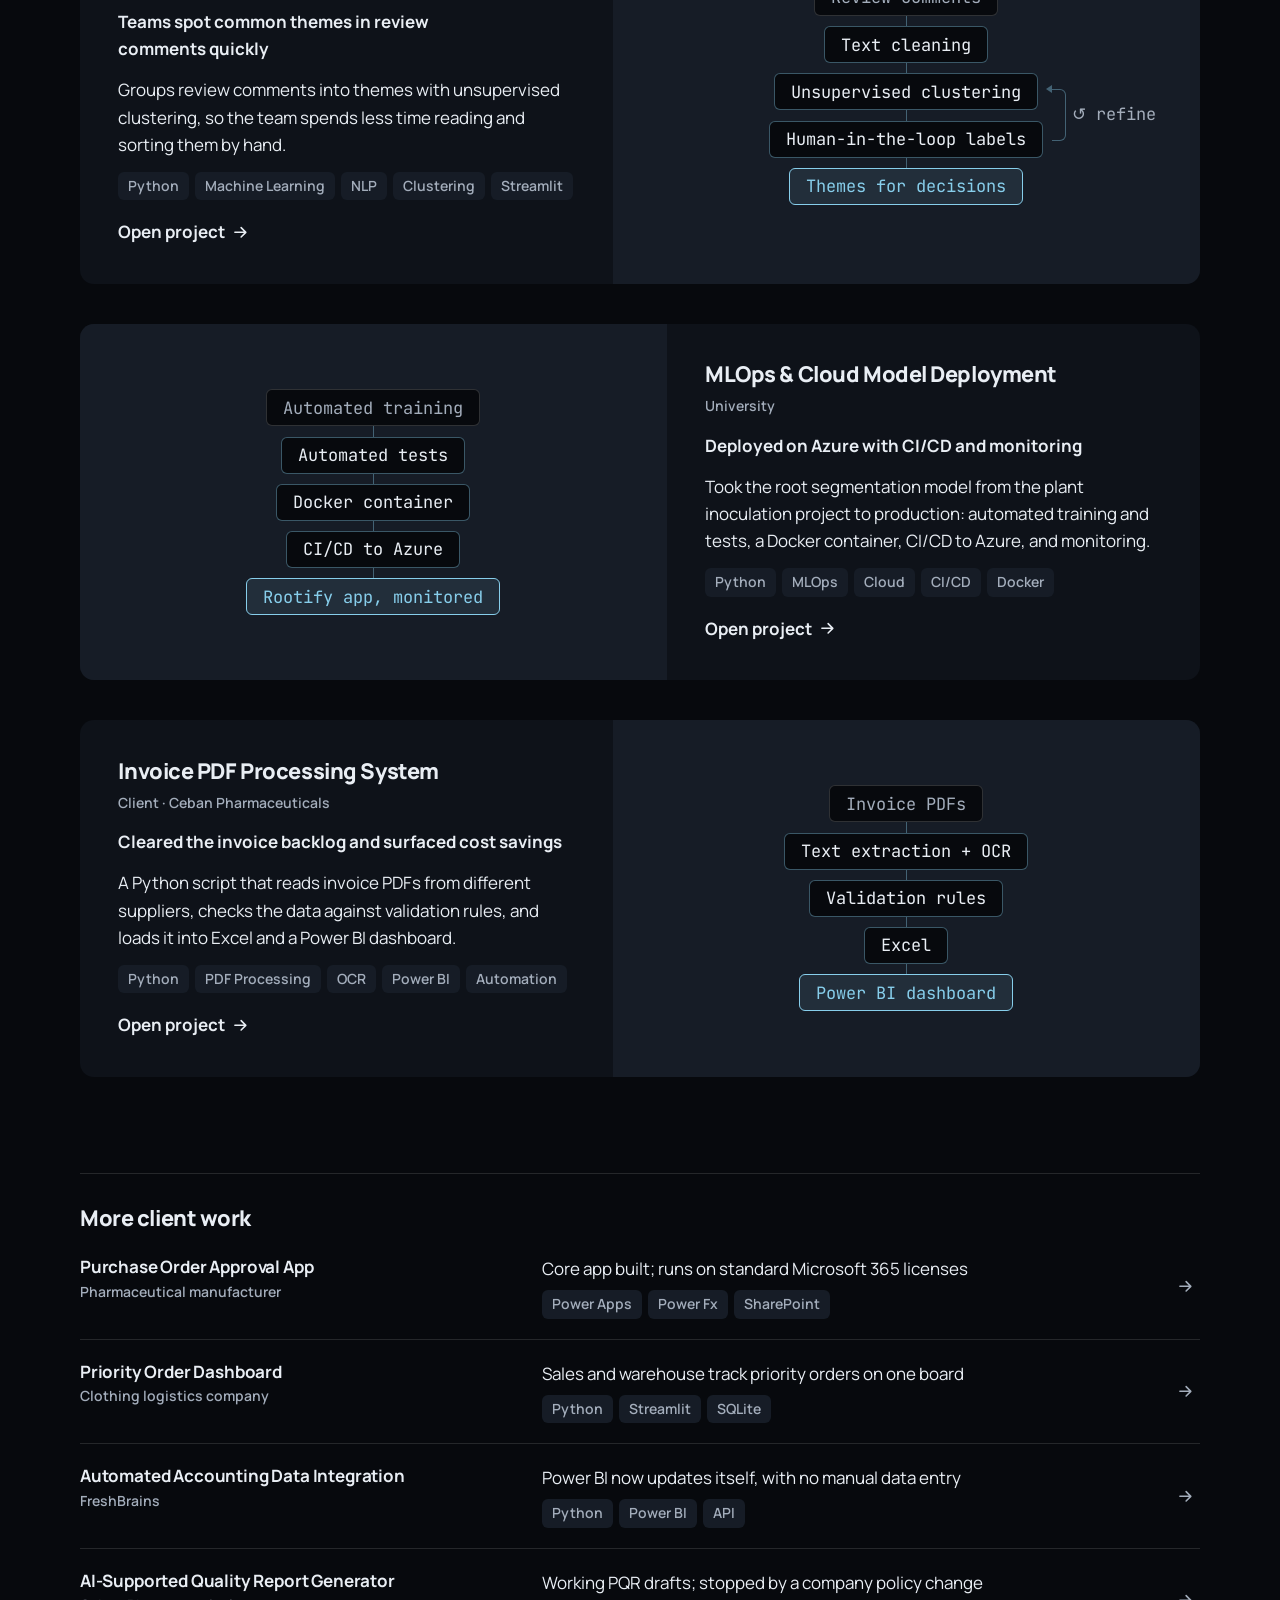
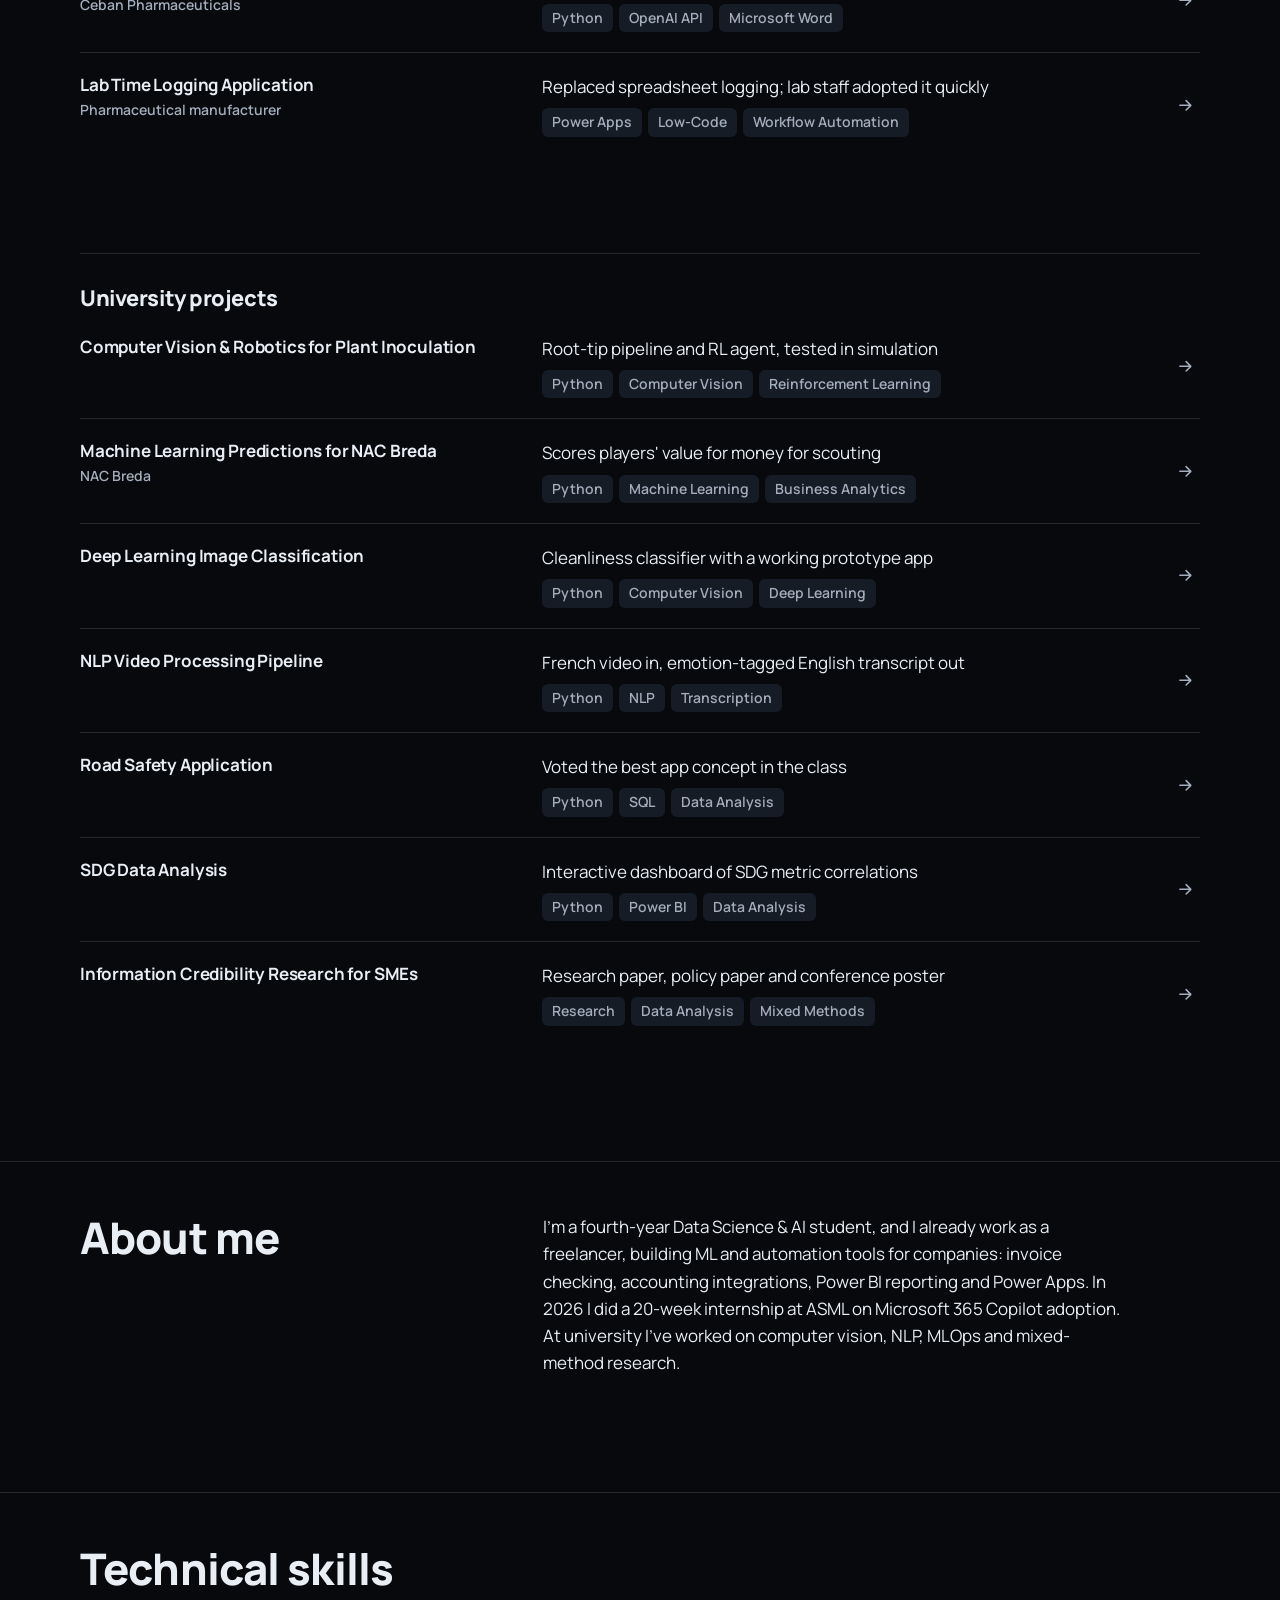
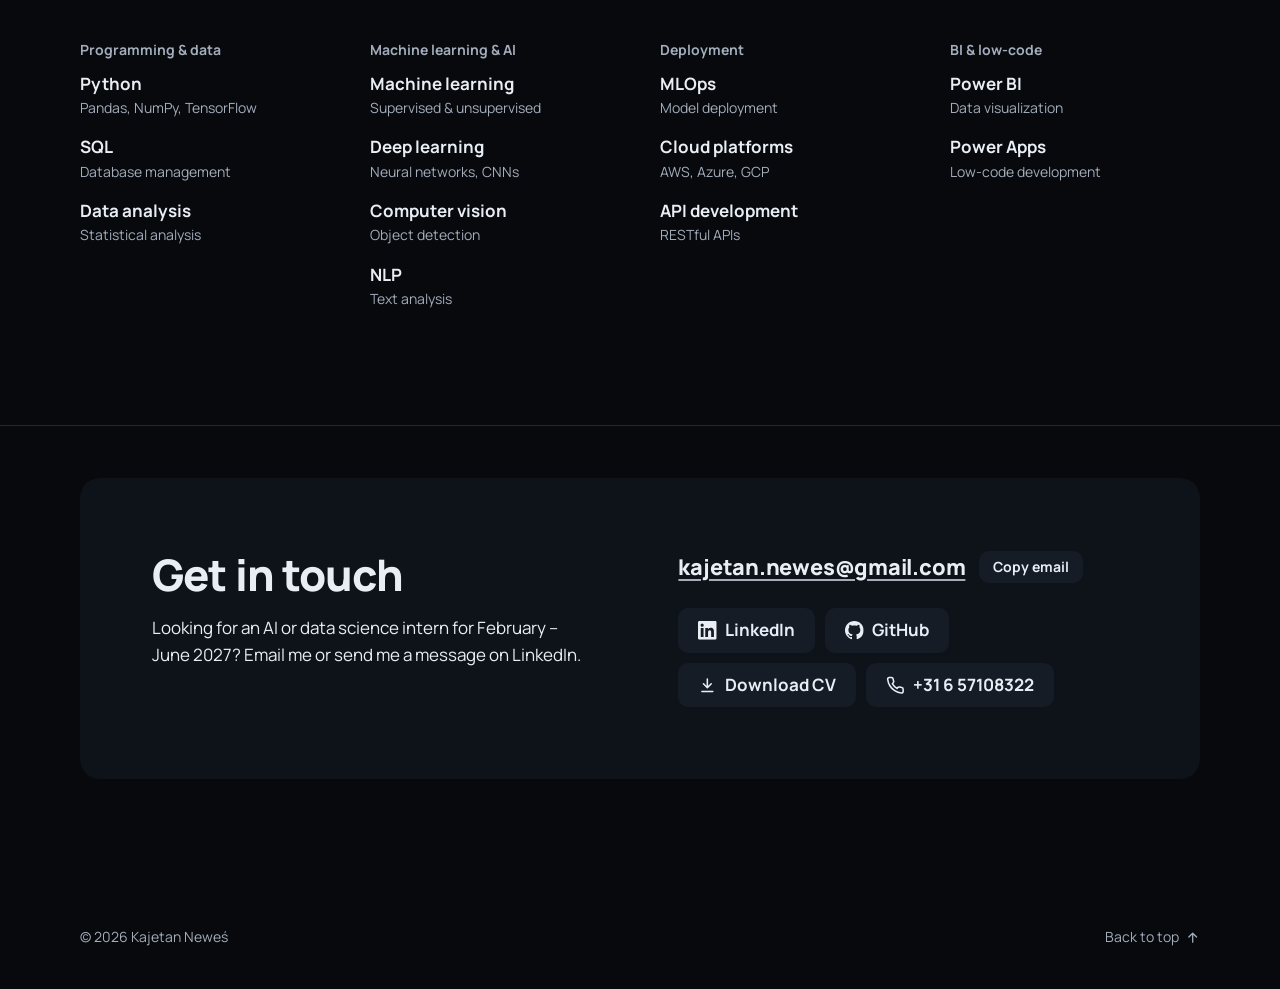
==== commit 64a926d2: "Revert "Claude/exciting franklin gel8s0"" ====
--- a/index.html
+++ b/index.html
@@ -15,7 +15,6 @@
     <script>document.documentElement.className = 'js';</script>
     <script src="js/projects.js" defer></script>
     <script src="js/main.js" defer></script>
-    <script src="js/hero-field.js" defer></script>
 </head>
 <body>
     <!-- Icons, referenced below with <use href="#i-..."> -->
@@ -51,11 +50,10 @@
 
     <main id="main" tabindex="-1">
         <section class="hero" id="top">
-            <canvas class="hero-field" aria-hidden="true"></canvas>
             <div class="container hero-grid">
                 <div class="hero-copy">
                     <h1>Kajetan Neweś</h1>
-                    <p class="hero-tagline">Data Science &amp; AI student building ML and automation tools for companies.</p>
+                    <p class="hero-tagline">Data Science &amp; AI student building ML and automation tools for real companies.</p>
                     <p class="hero-facts"><strong>Open to AI / data science internships, February – June 2027.</strong> Location flexible.</p>
                     <div class="hero-actions">
                         <a href="#projects" class="btn btn-primary">View projects <svg class="icon" aria-hidden="true"><use href="#i-arrow"></use></svg></a>
@@ -105,7 +103,7 @@
                 </div>
 
                 <noscript>
-                    <p>The project list requires JavaScript. My <a href="documents/cv-kajetan-newes.pdf">CV</a> also contains an overview.</p>
+                    <p>The project list needs JavaScript. My <a href="documents/cv-kajetan-newes.pdf">CV</a> has an overview as well.</p>
                 </noscript>
             </div>
         </section>
@@ -114,7 +112,7 @@
             <div class="container about-grid">
                 <h2>About me</h2>
                 <div class="about-text">
-                    <p>I am a fourth-year Data Science &amp; AI student and already work as a freelancer, building ML and automation tools for companies: invoice checking, accounting integrations, Power BI reporting and Power Apps. In 2026, I completed a 20-week internship at ASML on Microsoft 365 Copilot adoption. At university, I have worked on computer vision, NLP, MLOps and mixed-method research.</p>
+                    <p>I'm a fourth-year Data Science &amp; AI student, and I already work as a freelancer, building ML and automation tools for companies: invoice checking, accounting integrations, Power BI reporting and Power Apps. In 2026 I did a 20-week internship at ASML on Microsoft 365 Copilot adoption. At university I've worked on computer vision, NLP, MLOps and mixed-method research.</p>
                 </div>
             </div>
         </section>
@@ -166,8 +164,8 @@
             <div class="container">
                 <div class="contact-card">
                     <div class="contact-intro">
-                        <h2>Contact</h2>
-                        <p>I am looking for an AI or data science internship from February to June 2027. You can reach me by email or on LinkedIn.</p>
+                        <h2>Get in touch</h2>
+                        <p>Looking for an AI or data science intern for February – June 2027? Email me or send me a message on LinkedIn.</p>
                     </div>
                     <div class="contact-actions">
                         <div class="contact-email-row">
--- a/css/style.css
+++ b/css/style.css
@@ -302,25 +302,7 @@
 /* ---- Hero --------------------------------------------------------------- */
 
 .hero {
-    position: relative;
-    isolation: isolate;
     padding-block: clamp(40px, 6vw, 96px) var(--section-space);
-}
-
-/* Drawn by js/hero-field.js: faint behind the text column, fading out before Projects */
-.hero-field {
-    position: absolute;
-    inset: 0;
-    z-index: -1;
-    width: 100%;
-    height: 100%;
-    color: var(--text-muted);
-    opacity: 0.45;
-    pointer-events: none;
-    -webkit-mask-image: linear-gradient(to bottom, #000 55%, transparent), linear-gradient(to right, rgba(0, 0, 0, 0.35) 30%, #000 65%);
-    -webkit-mask-composite: source-in;
-    mask-image: linear-gradient(to bottom, #000 55%, transparent), linear-gradient(to right, rgba(0, 0, 0, 0.35) 30%, #000 65%);
-    mask-composite: intersect;
 }
 
 .hero-grid {
@@ -1093,13 +1075,6 @@
         grid-template-columns: minmax(0, 1fr);
     }
 
-    /* One column: the text runs full width, so the whole field stays faint */
-    .hero-field {
-        opacity: 0.3;
-        -webkit-mask-image: linear-gradient(to bottom, #000 60%, transparent);
-        mask-image: linear-gradient(to bottom, #000 60%, transparent);
-    }
-
     /* Dims the page behind the open menu; tapping it closes the menu */
     .js .site-header[data-open]::after {
         content: '';
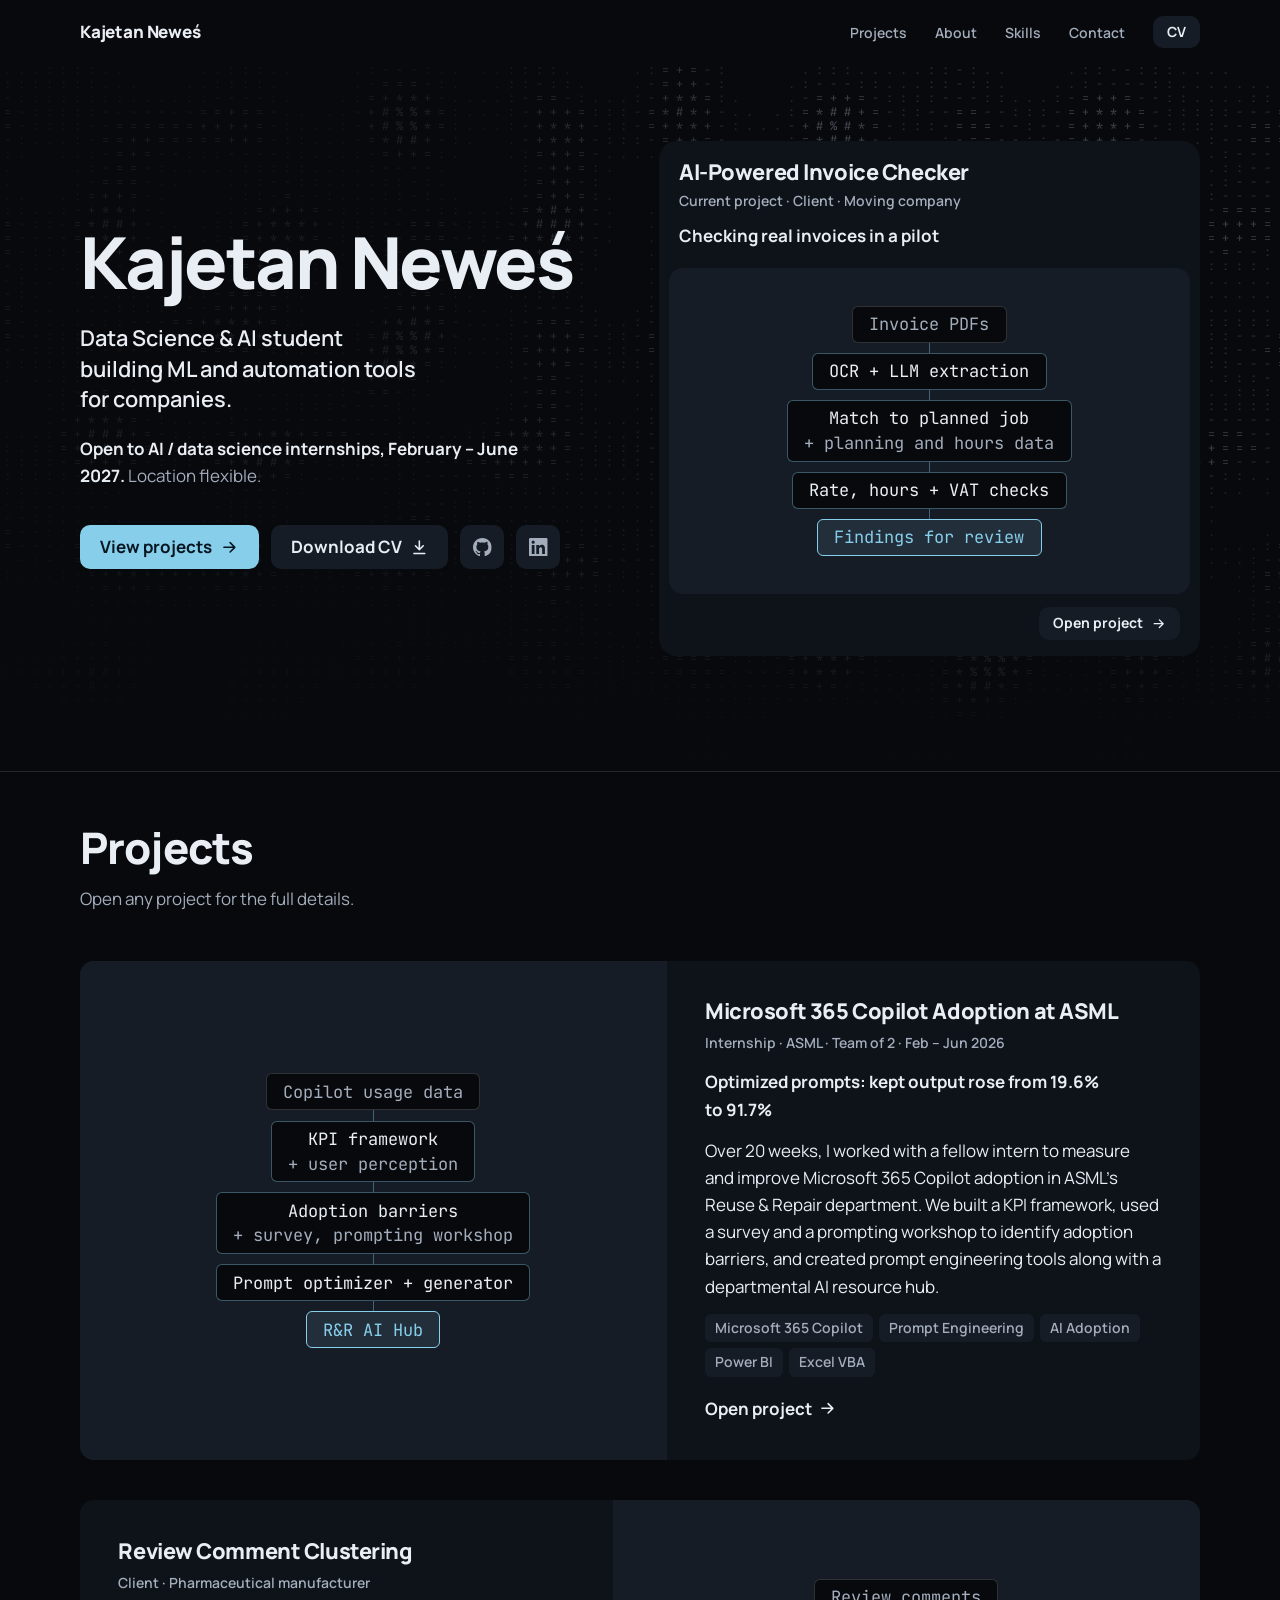
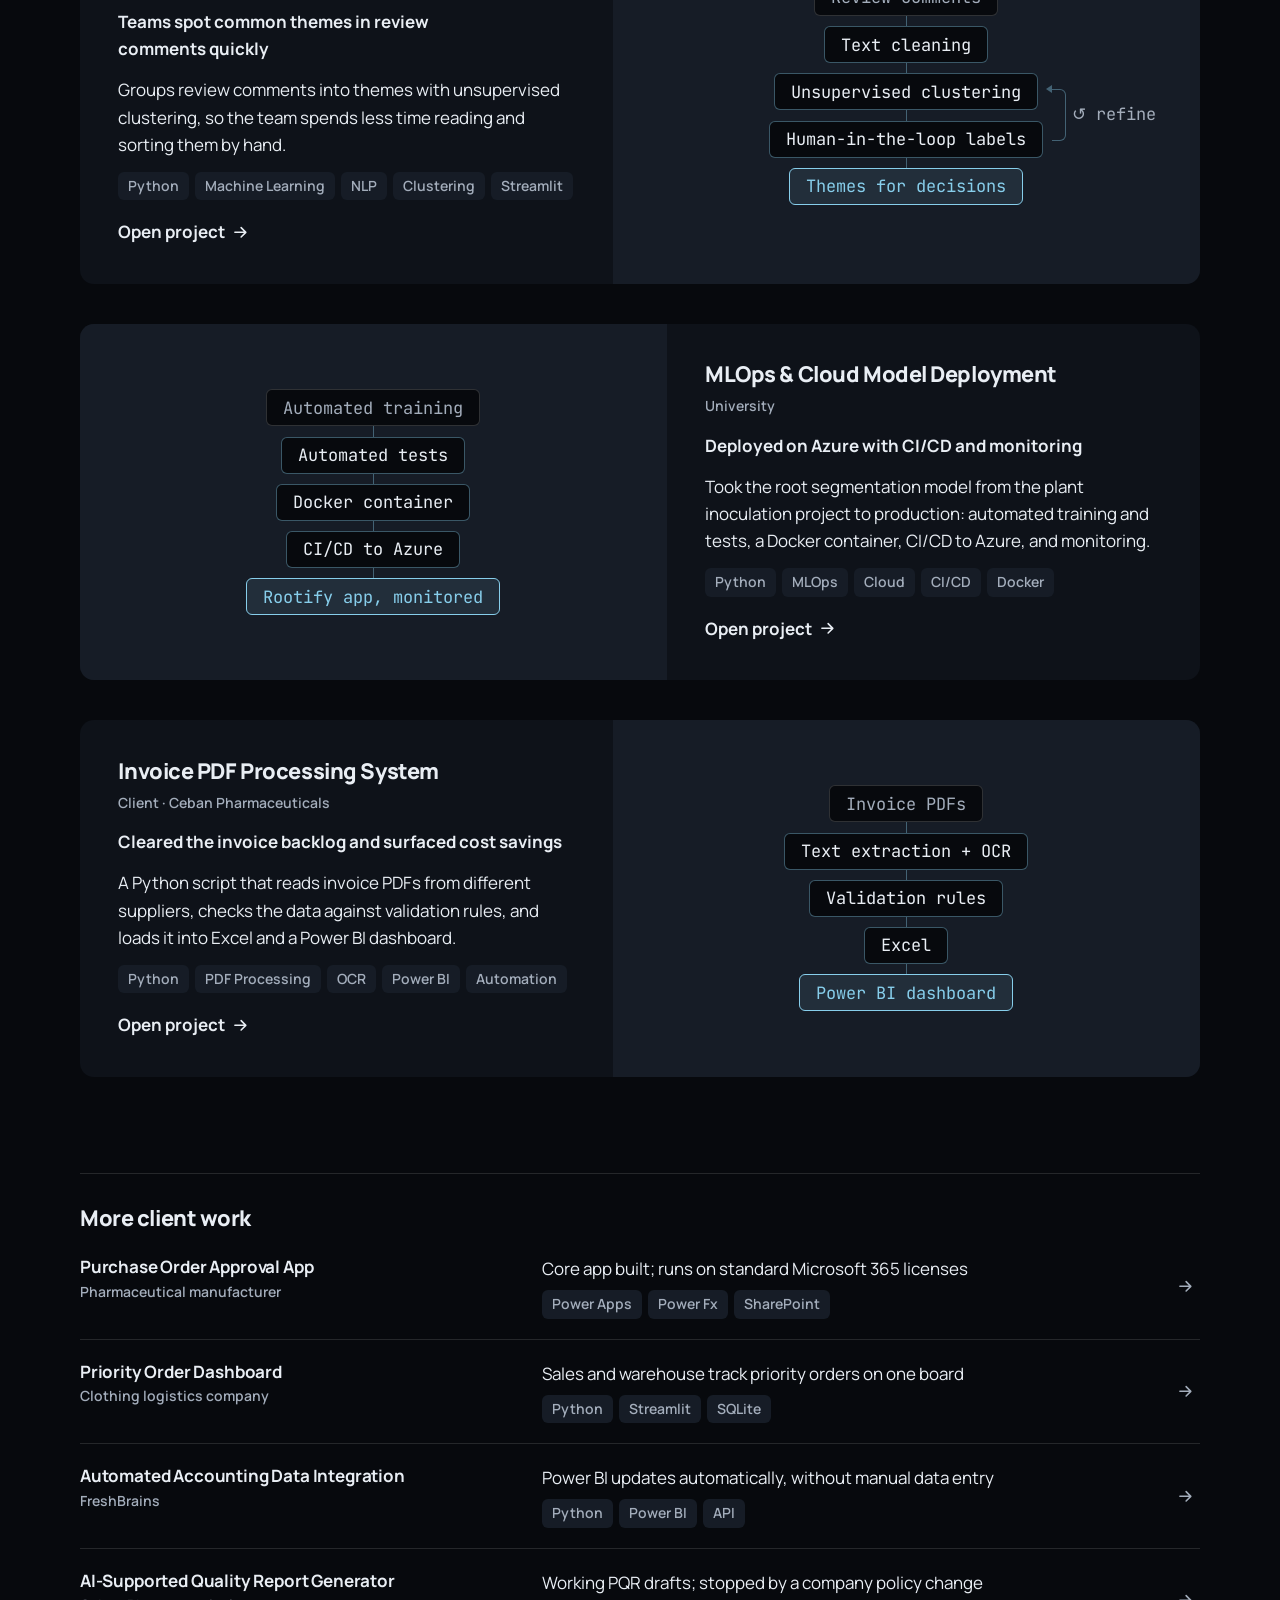
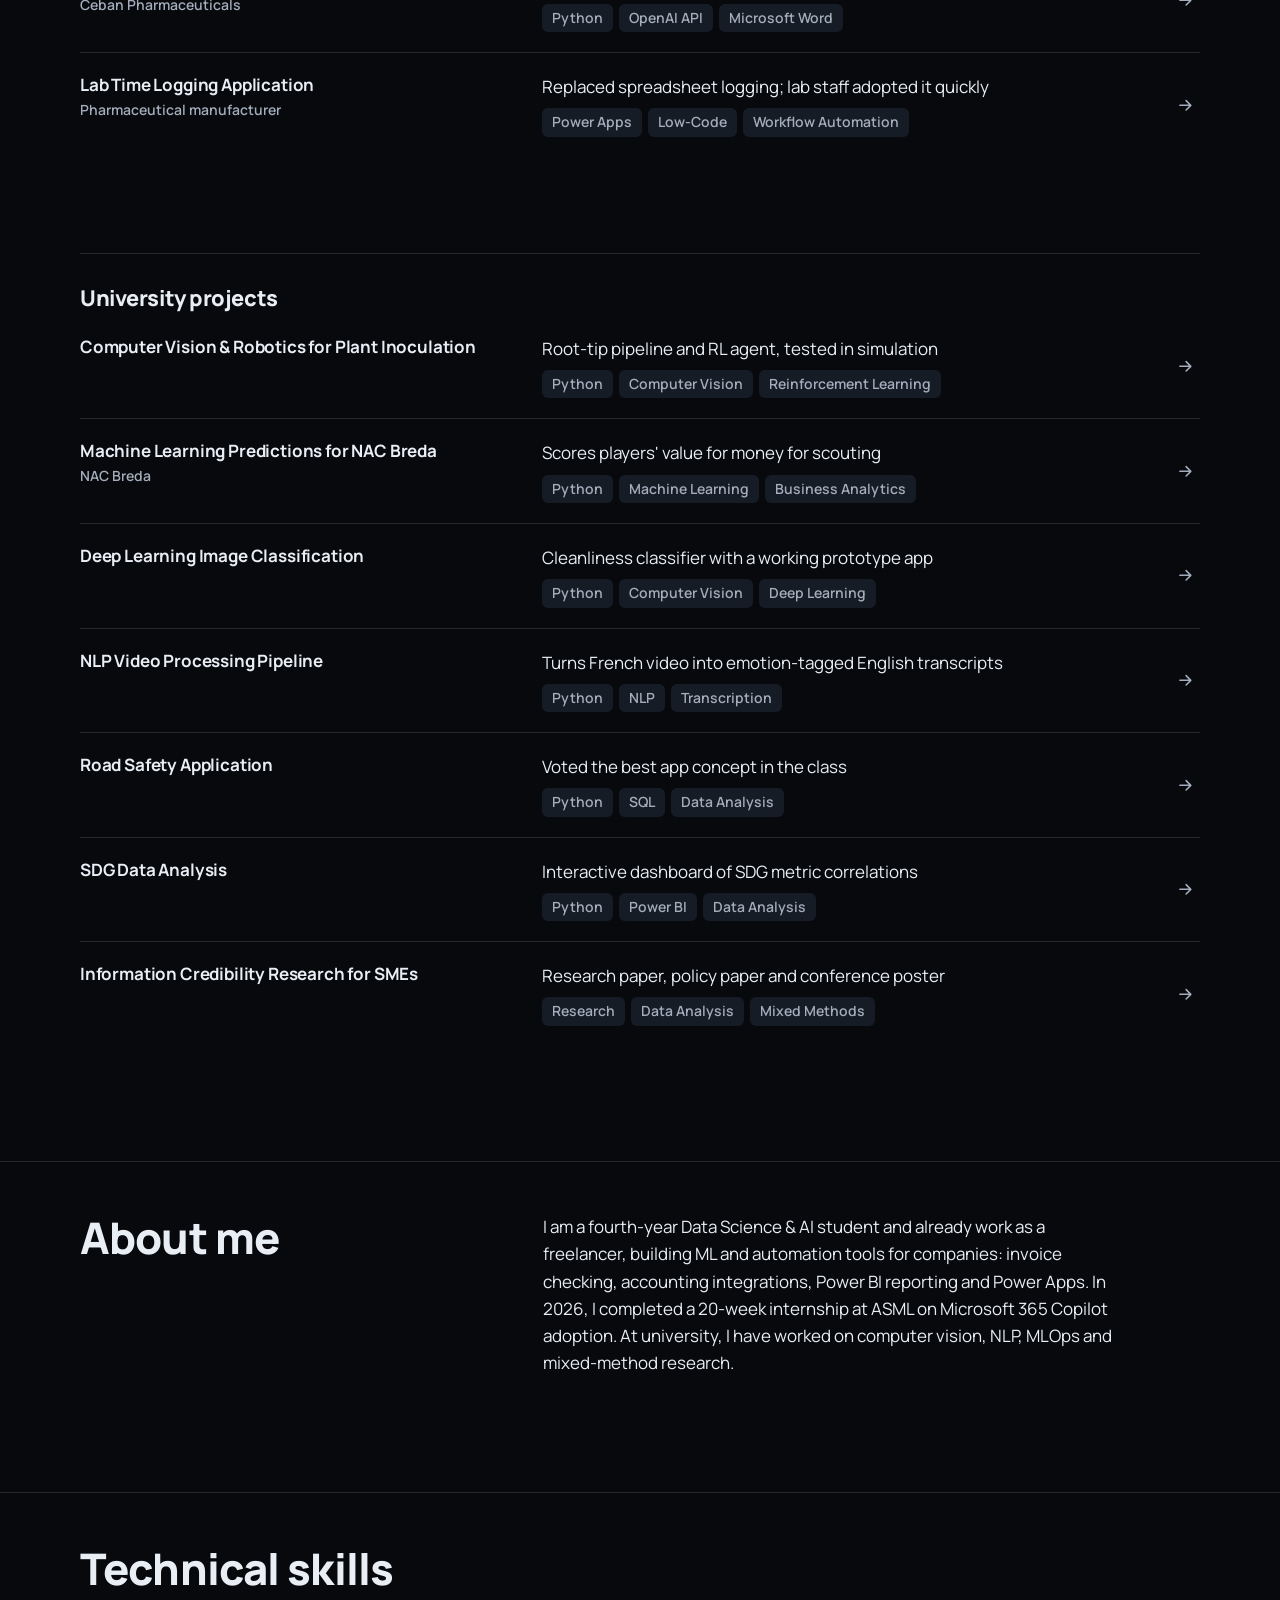
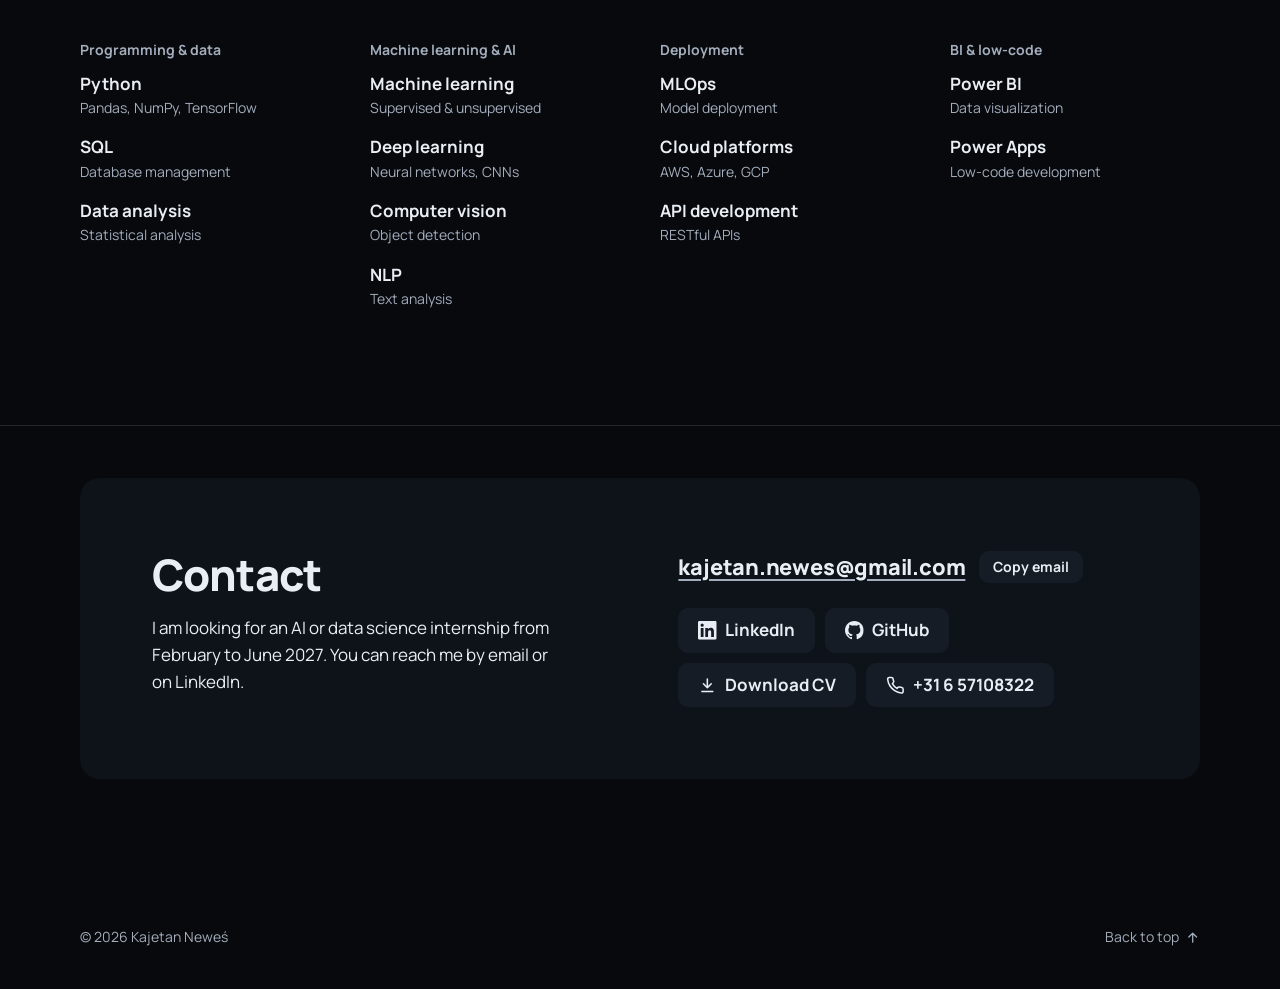
==== commit 4082d76d: "Revert "Revert "Claude/exciting franklin gel8s0""" ====
--- a/index.html
+++ b/index.html
@@ -15,6 +15,7 @@
     <script>document.documentElement.className = 'js';</script>
     <script src="js/projects.js" defer></script>
     <script src="js/main.js" defer></script>
+    <script src="js/hero-field.js" defer></script>
 </head>
 <body>
     <!-- Icons, referenced below with <use href="#i-..."> -->
@@ -50,10 +51,11 @@
 
     <main id="main" tabindex="-1">
         <section class="hero" id="top">
+            <canvas class="hero-field" aria-hidden="true"></canvas>
             <div class="container hero-grid">
                 <div class="hero-copy">
                     <h1>Kajetan Neweś</h1>
-                    <p class="hero-tagline">Data Science &amp; AI student building ML and automation tools for real companies.</p>
+                    <p class="hero-tagline">Data Science &amp; AI student building ML and automation tools for companies.</p>
                     <p class="hero-facts"><strong>Open to AI / data science internships, February – June 2027.</strong> Location flexible.</p>
                     <div class="hero-actions">
                         <a href="#projects" class="btn btn-primary">View projects <svg class="icon" aria-hidden="true"><use href="#i-arrow"></use></svg></a>
@@ -103,7 +105,7 @@
                 </div>
 
                 <noscript>
-                    <p>The project list needs JavaScript. My <a href="documents/cv-kajetan-newes.pdf">CV</a> has an overview as well.</p>
+                    <p>The project list requires JavaScript. My <a href="documents/cv-kajetan-newes.pdf">CV</a> also contains an overview.</p>
                 </noscript>
             </div>
         </section>
@@ -112,7 +114,7 @@
             <div class="container about-grid">
                 <h2>About me</h2>
                 <div class="about-text">
-                    <p>I'm a fourth-year Data Science &amp; AI student, and I already work as a freelancer, building ML and automation tools for companies: invoice checking, accounting integrations, Power BI reporting and Power Apps. In 2026 I did a 20-week internship at ASML on Microsoft 365 Copilot adoption. At university I've worked on computer vision, NLP, MLOps and mixed-method research.</p>
+                    <p>I am a fourth-year Data Science &amp; AI student and already work as a freelancer, building ML and automation tools for companies: invoice checking, accounting integrations, Power BI reporting and Power Apps. In 2026, I completed a 20-week internship at ASML on Microsoft 365 Copilot adoption. At university, I have worked on computer vision, NLP, MLOps and mixed-method research.</p>
                 </div>
             </div>
         </section>
@@ -164,8 +166,8 @@
             <div class="container">
                 <div class="contact-card">
                     <div class="contact-intro">
-                        <h2>Get in touch</h2>
-                        <p>Looking for an AI or data science intern for February – June 2027? Email me or send me a message on LinkedIn.</p>
+                        <h2>Contact</h2>
+                        <p>I am looking for an AI or data science internship from February to June 2027. You can reach me by email or on LinkedIn.</p>
                     </div>
                     <div class="contact-actions">
                         <div class="contact-email-row">
--- a/css/style.css
+++ b/css/style.css
@@ -302,7 +302,25 @@
 /* ---- Hero --------------------------------------------------------------- */
 
 .hero {
+    position: relative;
+    isolation: isolate;
     padding-block: clamp(40px, 6vw, 96px) var(--section-space);
+}
+
+/* Drawn by js/hero-field.js: faint behind the text column, fading out before Projects */
+.hero-field {
+    position: absolute;
+    inset: 0;
+    z-index: -1;
+    width: 100%;
+    height: 100%;
+    color: var(--text-muted);
+    opacity: 0.45;
+    pointer-events: none;
+    -webkit-mask-image: linear-gradient(to bottom, #000 55%, transparent), linear-gradient(to right, rgba(0, 0, 0, 0.35) 30%, #000 65%);
+    -webkit-mask-composite: source-in;
+    mask-image: linear-gradient(to bottom, #000 55%, transparent), linear-gradient(to right, rgba(0, 0, 0, 0.35) 30%, #000 65%);
+    mask-composite: intersect;
 }
 
 .hero-grid {
@@ -1075,6 +1093,13 @@
         grid-template-columns: minmax(0, 1fr);
     }
 
+    /* One column: the text runs full width, so the whole field stays faint */
+    .hero-field {
+        opacity: 0.3;
+        -webkit-mask-image: linear-gradient(to bottom, #000 60%, transparent);
+        mask-image: linear-gradient(to bottom, #000 60%, transparent);
+    }
+
     /* Dims the page behind the open menu; tapping it closes the menu */
     .js .site-header[data-open]::after {
         content: '';
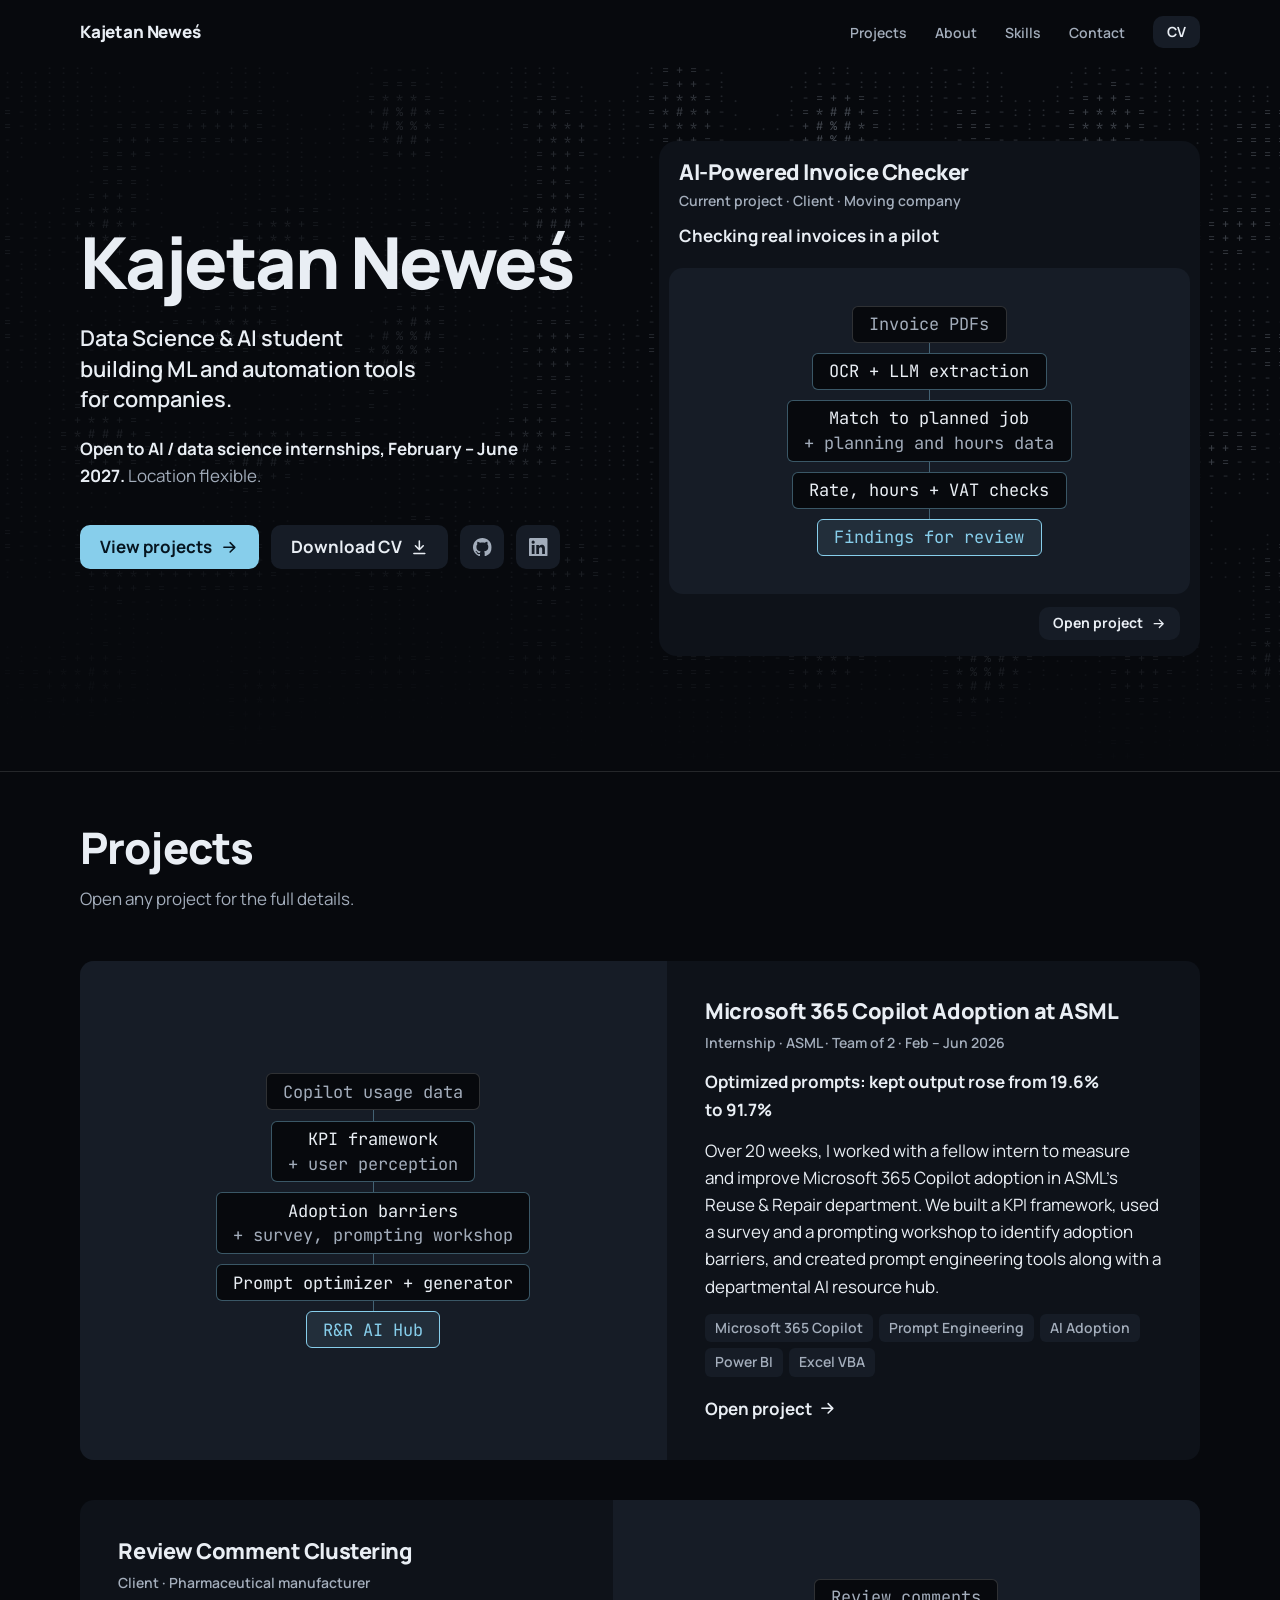
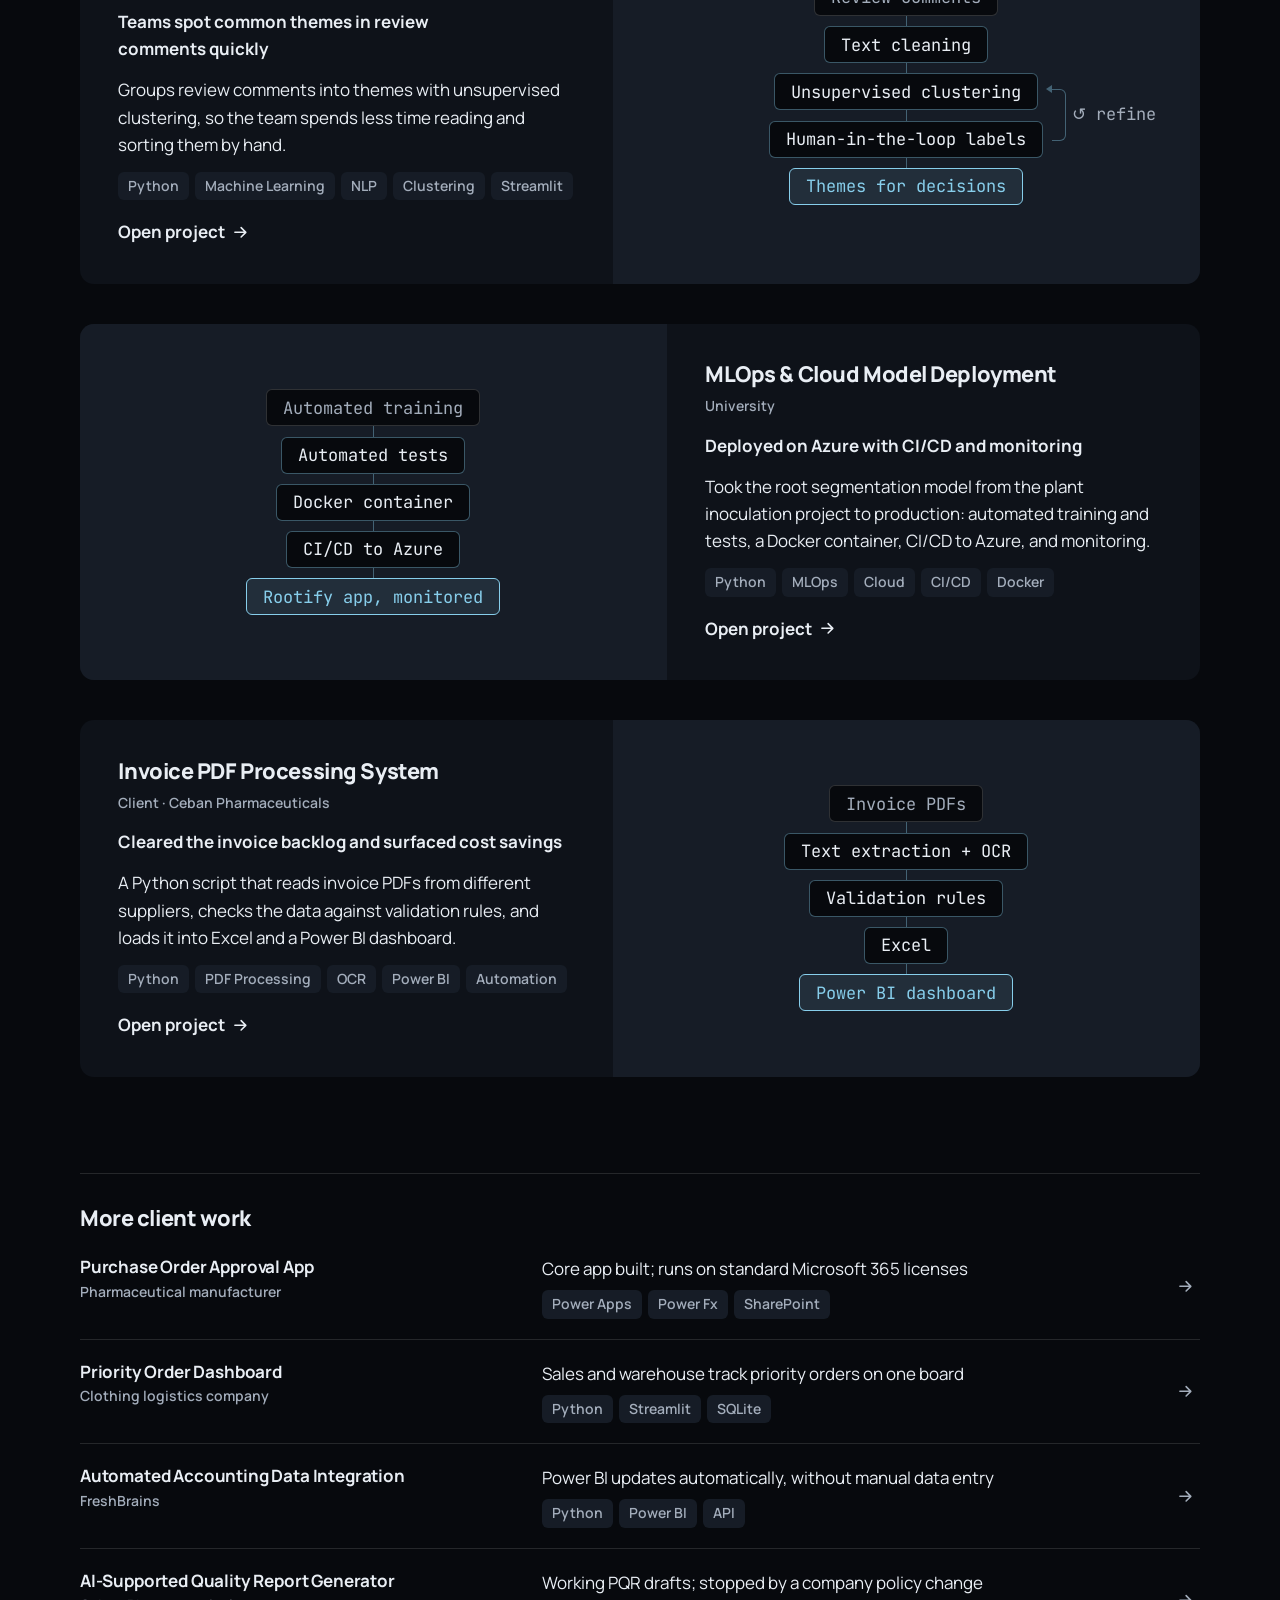
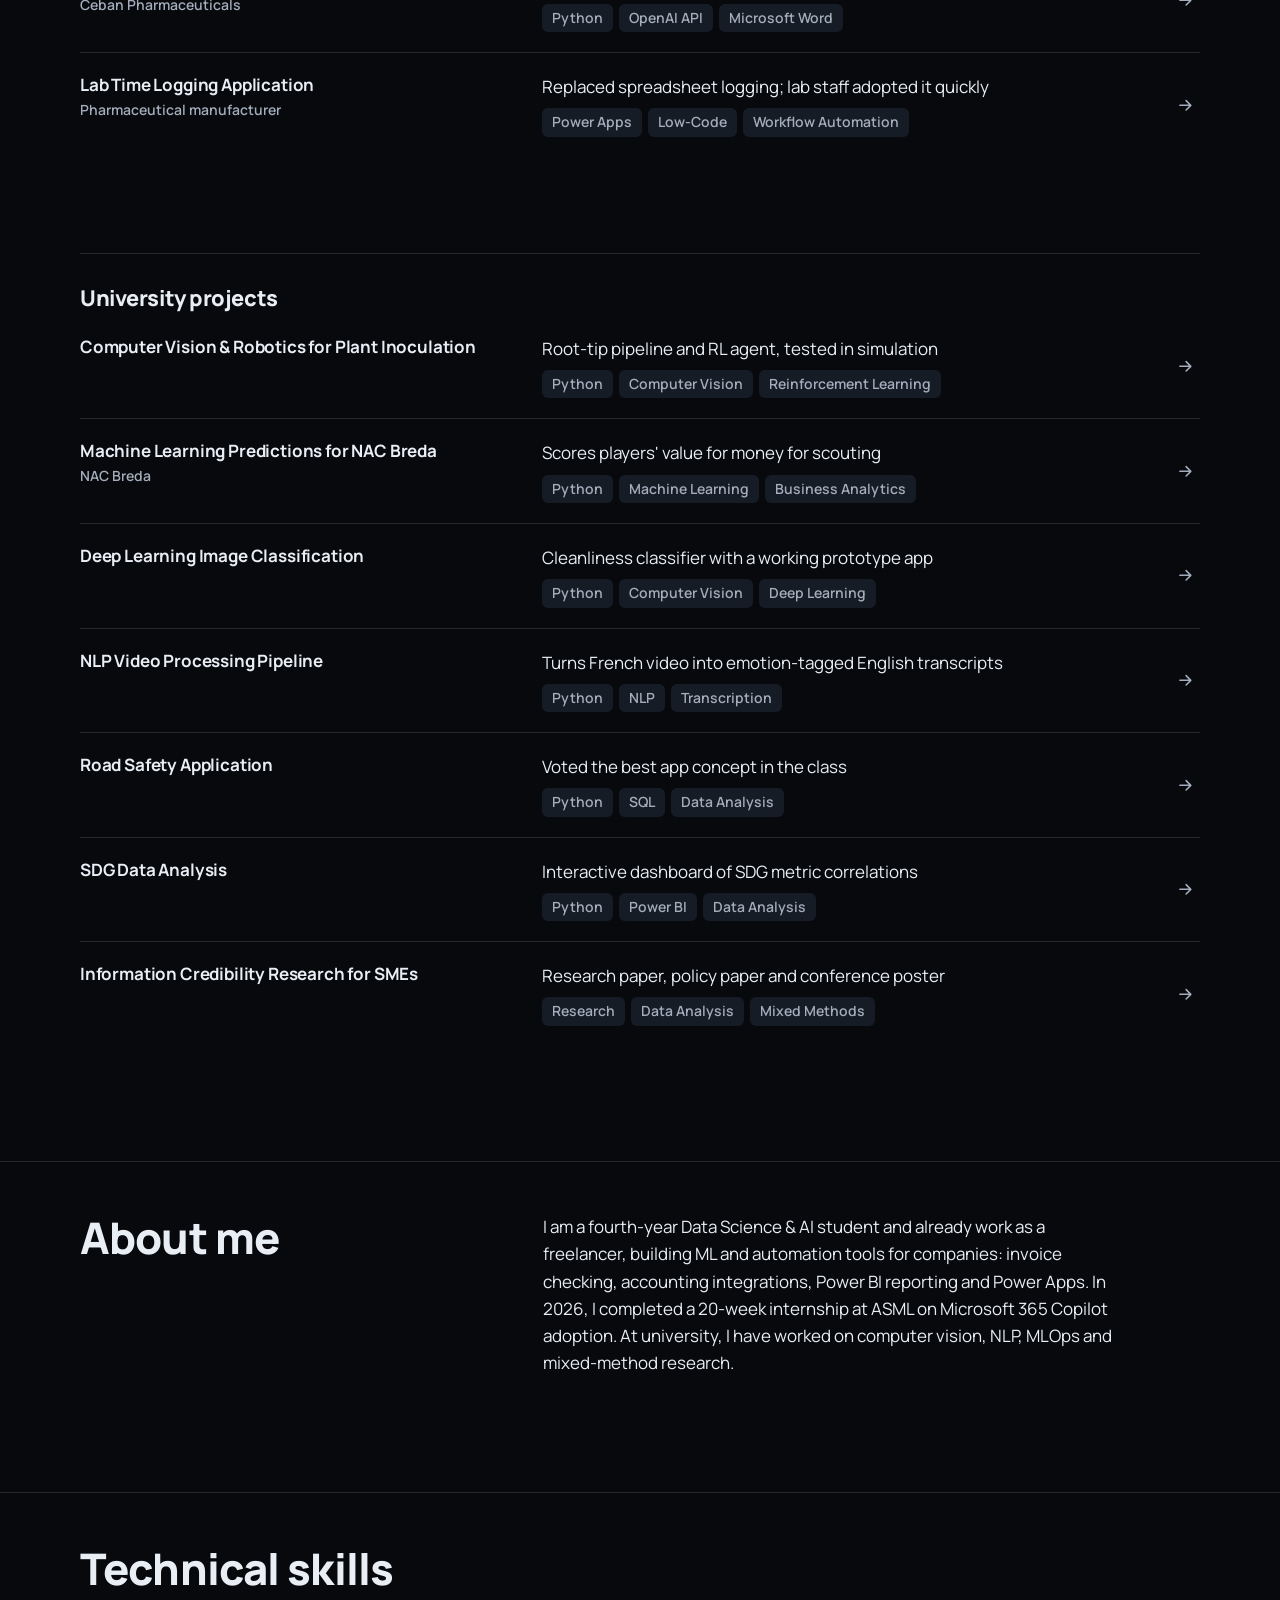
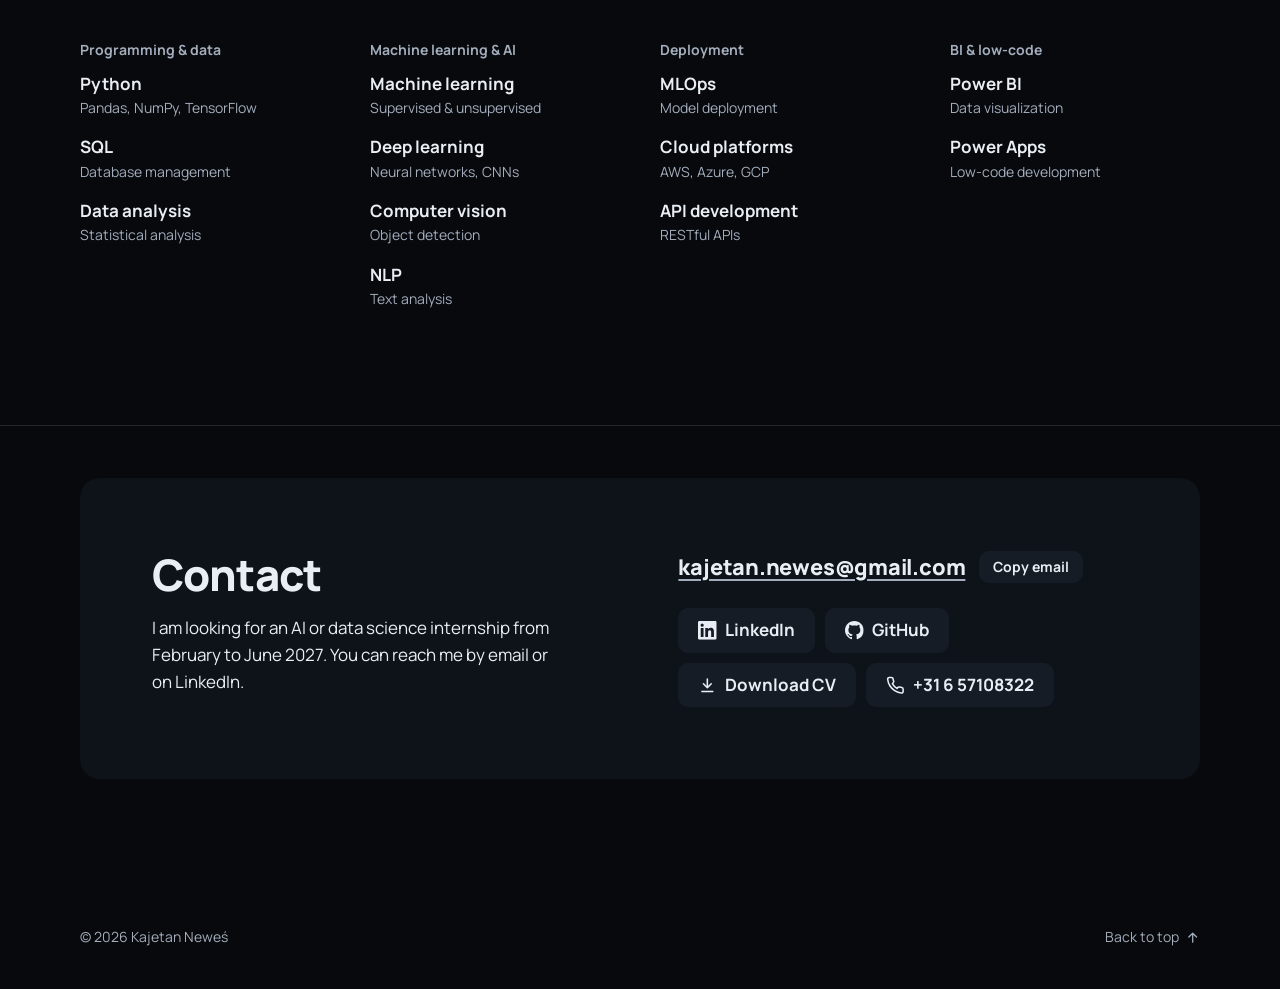
==== commit 74f6ffd8: "Stop the hero field from freezing the page with a stale stylesheet Right after a deploy, a browser c" ====
--- a/index.html
+++ b/index.html
@@ -11,11 +11,14 @@
     <link rel="preconnect" href="https://fonts.googleapis.com">
     <link rel="preconnect" href="https://fonts.gstatic.com" crossorigin>
     <link href="https://fonts.googleapis.com/css2?family=JetBrains+Mono:wght@400&family=Manrope:wght@400;600;700;800&display=swap" rel="stylesheet">
-    <link rel="stylesheet" href="css/style.css">
+    <!-- ?v= makes browsers fetch these files again after a change, together with this page, instead of
+         mixing an old cached copy with new ones. When you change style.css or a .js file, set the same new
+         value (e.g. today's date) on all four lines. -->
+    <link rel="stylesheet" href="css/style.css?v=2026-10-21">
     <script>document.documentElement.className = 'js';</script>
-    <script src="js/projects.js" defer></script>
-    <script src="js/main.js" defer></script>
-    <script src="js/hero-field.js" defer></script>
+    <script src="js/projects.js?v=2026-10-21" defer></script>
+    <script src="js/main.js?v=2026-10-21" defer></script>
+    <script src="js/hero-field.js?v=2026-10-21" defer></script>
 </head>
 <body>
     <!-- Icons, referenced below with <use href="#i-..."> -->
